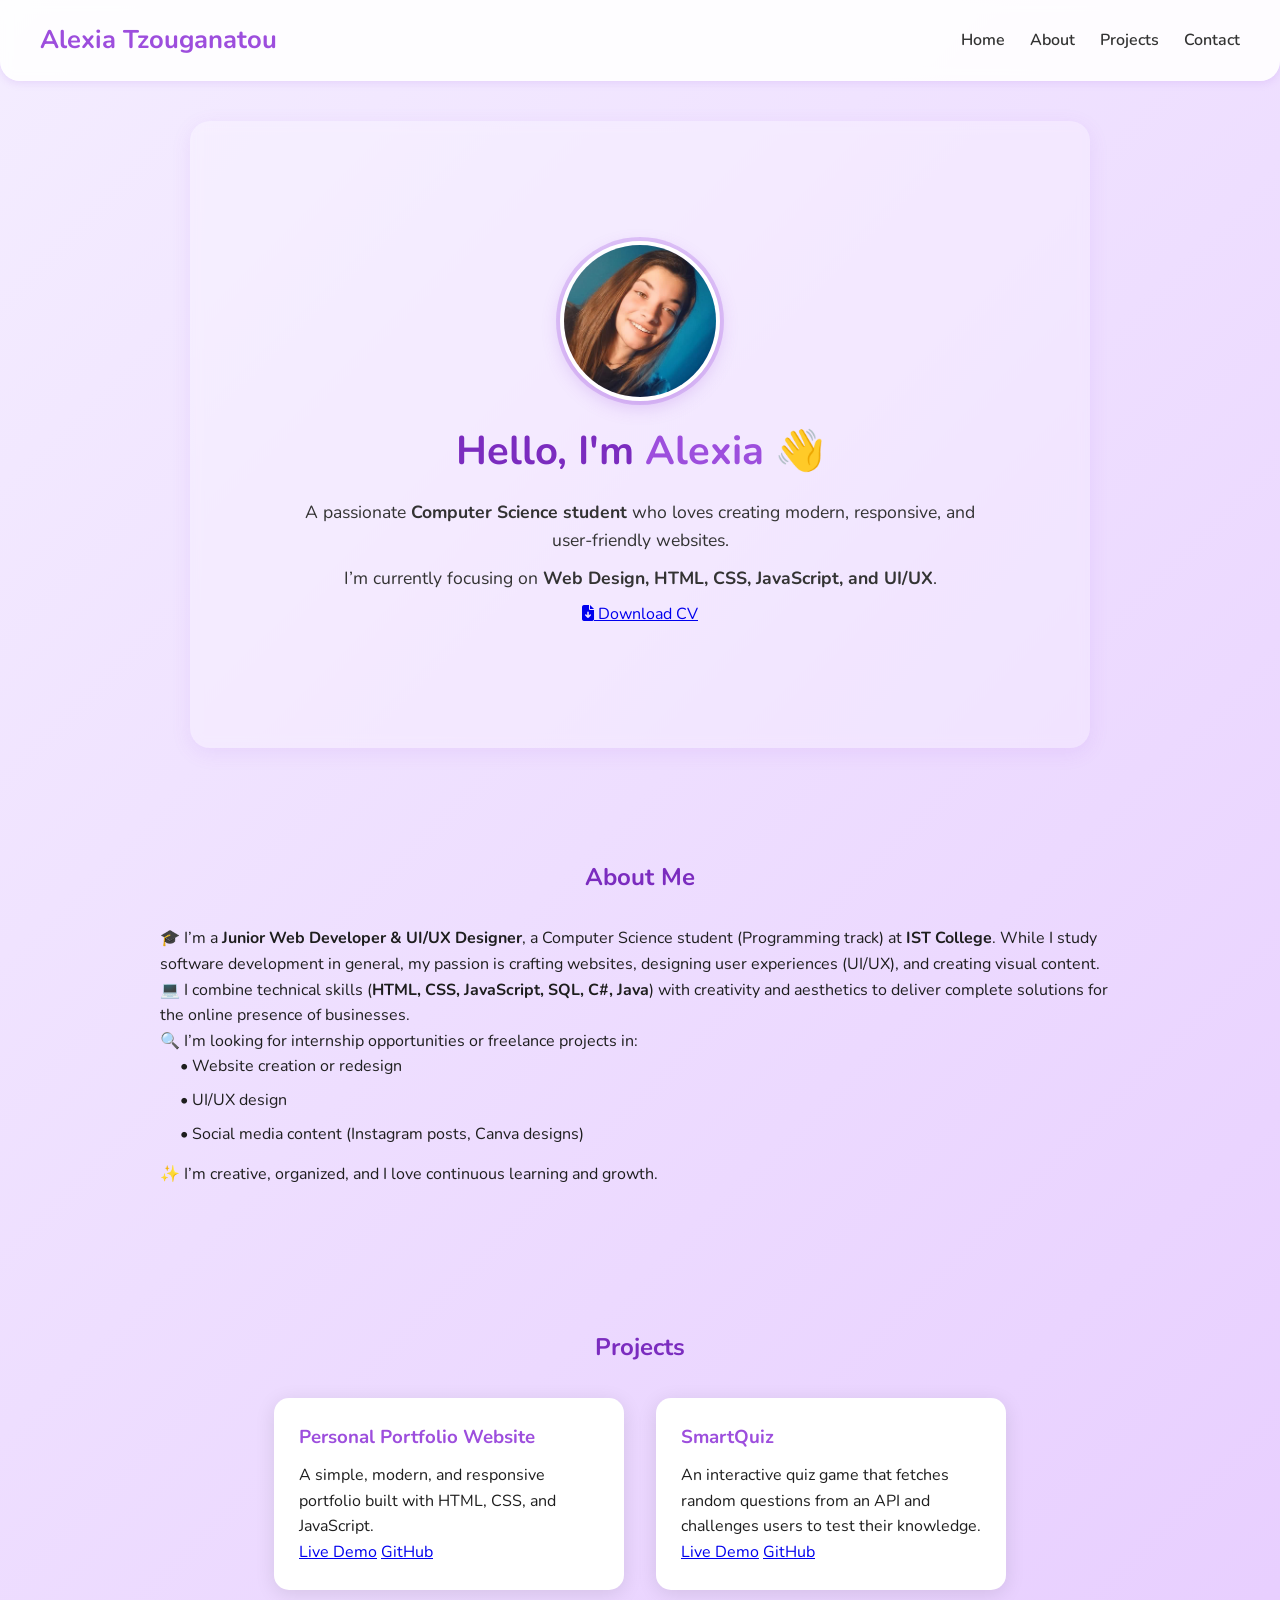
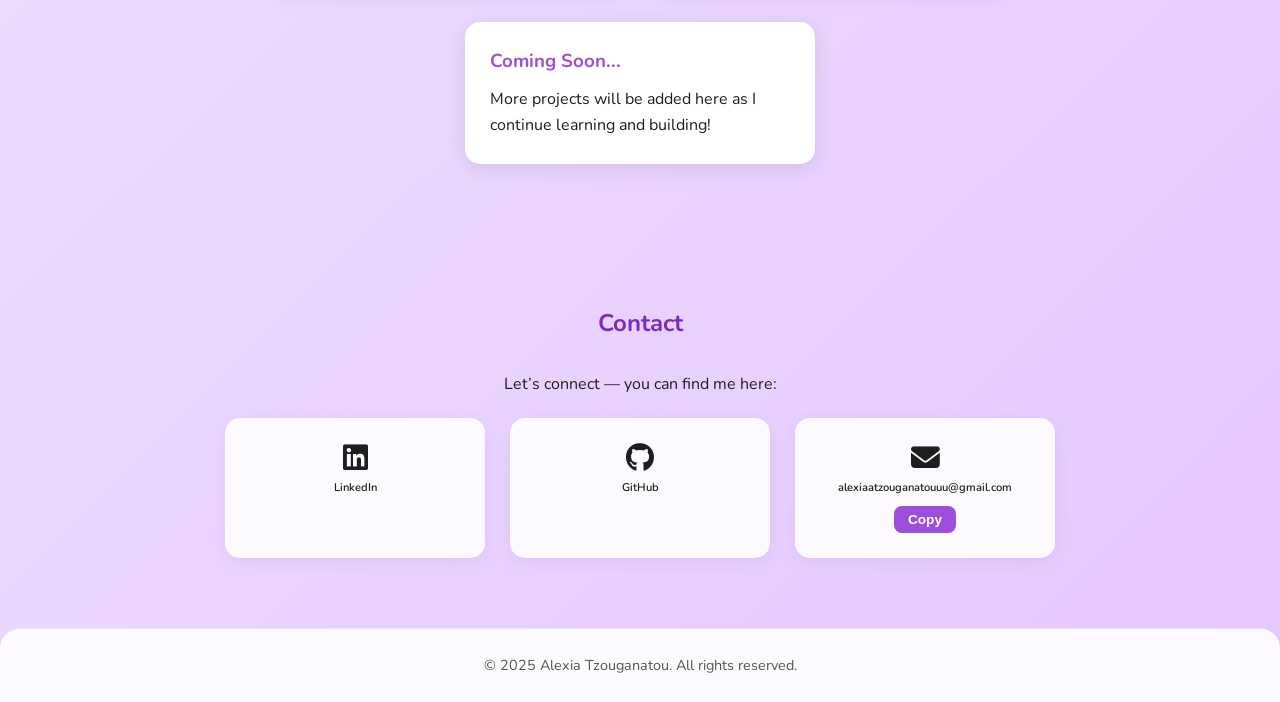
==== index.html @ ebe45fa4 "Add files via upload" ====
<!DOCTYPE html>
<html lang="en">
<head>
  <meta charset="UTF-8" />
  <meta name="viewport" content="width=device-width, initial-scale=1.0" />
  <title>Alexia Tzouganatou | Portfolio</title>

  <!-- Font Awesome -->
  <link rel="stylesheet"
    href="https://cdnjs.cloudflare.com/ajax/libs/font-awesome/6.5.0/css/all.min.css" />

  <!-- CSS -->
  <link rel="stylesheet" href="style.css" />
</head>
<body>

  <!-- ===== HEADER ===== -->
  <header>
    <nav class="navbar">
      <h1 class="logo">Alexia Tzouganatou</h1>

      <!-- Hamburger Icon -->
      <div class="menu-toggle" id="menu-toggle">
        <i class="fa-solid fa-bars"></i>
      </div>

      <ul class="nav-links" id="nav-links">
        <li><a href="#home">Home</a></li>
        <li><a href="#about">About</a></li>
        <li><a href="#projects">Projects</a></li>
        <li><a href="#contact">Contact</a></li>
      </ul>
    </nav>
  </header>

  <!-- ===== HERO ===== -->
  <section id="home" class="hero fade-in">
    <img
      class="hero-avatar"
      src="foto.jpeg"
      alt="Alexia Tzouganatou portrait"
      width="140"
      height="140"
      loading="lazy"
    />
    <h2>Hello, I'm <span>Alexia</span> 👋</h2>
    <p>A passionate <strong>Computer Science student</strong> who loves creating modern, responsive, and user-friendly websites.</p>
    <p>I’m currently focusing on <strong>Web Design, HTML, CSS, JavaScript, and UI/UX</strong>.</p>

    <div class="hero-actions">
      <a class="btn-primary" href="CV - Αλεξία Τζουγανάτου.pdf" download>
        <i class="fa-solid fa-file-arrow-down"></i> Download CV
      </a>
    </div>
  </section>

  <!-- ===== ABOUT ===== -->
  <section id="about">
    <h2>About Me</h2>
    <p>🎓 I’m a <strong>Junior Web Developer & UI/UX Designer</strong>, a Computer Science student (Programming track) at <strong>IST College</strong>. While I study software development in general, my passion is crafting websites, designing user experiences (UI/UX), and creating visual content.</p>

    <p>💻 I combine technical skills (<strong>HTML, CSS, JavaScript, SQL, C#, Java</strong>) with creativity and aesthetics to deliver complete solutions for the online presence of businesses.</p>

    <p>🔍 I’m looking for internship opportunities or freelance projects in:</p>
    <ul class="about-list">
      <li>• Website creation or redesign</li>
      <li>• UI/UX design</li>
      <li>• Social media content (Instagram posts, Canva designs)</li>
    </ul>

    <p>✨ I’m creative, organized, and I love continuous learning and growth.</p>
  </section>

  <!-- ===== PROJECTS ===== -->
  <section id="projects">
  <h2>Projects</h2>
  <div class="project-grid">
    <!-- Project 1 -->
    <div class="project-card">
      <h3>Personal Portfolio Website</h3>
      <p>A simple, modern, and responsive portfolio built with HTML, CSS, and JavaScript.</p>
      <a href="https://alexia-portfolio1.netlify.app/" target="_blank" class="btn">Live Demo</a>
      <a href="https://github.com/alexiatzouganatou/portfolio.git" target="_blank" class="btn secondary">GitHub</a>
    </div>

    <div class="project-card">
      <h3>SmartQuiz</h3>
      <p>An interactive quiz game that fetches random questions from an API and challenges users to test their knowledge.</p>
      <a href="https://smart-quiz1.netlify.app/" target="_blank" class="btn">Live Demo</a>
      <a href="https://github.com/alexiaatzouganatouuu/SmartQuiz" target="_blank" class="btn secondary">GitHub</a>
    </div>

    <div class="project-card">
      <h3>Coming Soon...</h3>
      <p>More projects will be added here as I continue learning and building!</p>
    </div>

  </div>
</section>

<!-- ===== CONTACT ===== -->
<section id="contact">
  <h2>Contact</h2>
  <p style="text-align:center; margin-bottom:20px;">Let’s connect — you can find me here:</p>

  <ul class="contact-links">
    <li class="contact-card">
      <a href="https://www.linkedin.com/in/alexia-tzouganatou" target="_blank">
        <i class="fa-brands fa-linkedin"></i>
        LinkedIn
      </a>
    </li>

    <li class="contact-card">
      <a href="https://github.com/alexiatzouganatou" target="_blank">
        <i class="fab fa-github"></i>
        GitHub
      </a>
    </li>

    <li class="contact-card">
      <a href="mailto:alexiaatzouganatouuu@gmail.com?subject=Portfolio%20Contact%20-%20Alexia%20Tzouganatou">
        <i class="fa-solid fa-envelope"></i>
        alexiaatzouganatouuu@gmail.com
      </a>
      <button class="copy-btn" data-email="alexiaatzouganatouuu@gmail.com">Copy</button>
    </li>
  </ul>
</section>
  <!-- ===== FOOTER ===== -->
  <footer>
    <p>© 2025 Alexia Tzouganatou. All rights reserved.</p>
  </footer>

  <!-- JS -->
  <script src="script.js"></script>
</body>
</html>
---- style.css ----
@import url('https://fonts.googleapis.com/css2?family=Nunito:wght@400;600;700&display=swap');

/* RESET */
* { margin: 0; padding: 0; box-sizing: border-box; }

body {
  font-family: 'Nunito', sans-serif;
  color: #1e1e1e;
  line-height: 1.6;
  background: linear-gradient(135deg, #f4edff, #e0bbff, #cdb4db, #b5838d);
  background-size: 400% 400%;
  animation: gradientMove 12s ease infinite;
}

@keyframes gradientMove {
  0% { background-position: 0% 50%; }
  50% { background-position: 100% 50%; }
  100% { background-position: 0% 50%; }
}

/* NAVBAR */
.navbar {
  display: flex; justify-content: space-between; align-items: center;
  padding: 20px 40px;
  background: rgba(255,255,255,0.9);
  backdrop-filter: blur(6px);
  box-shadow: 0 2px 8px rgba(157,78,221,0.15);
  position: sticky; top: 0; z-index: 100;
  border-radius: 0 0 20px 20px;
}

.logo { font-size: 1.6rem; font-weight: 700; color: #9d4edd; }

.nav-links {
  list-style: none; display: flex; gap: 25px;
}

.nav-links a {
  text-decoration: none;
  color: #333;
  font-weight: 600;
  transition: color .3s ease;
}

.nav-links a:hover { color: #9d4edd; }

/* HERO */
.hero {
  text-align: center;
  padding: 120px 20px;
  background: rgba(255,255,255,0.25);
  backdrop-filter: blur(6px);
  border-radius: 20px;
  margin: 40px auto;
  max-width: 900px;
  box-shadow: 0 5px 20px rgba(157,78,221,0.1);
}

.hero h2 {
  font-size: 2.5rem;
  margin-bottom: 15px;
  font-weight: 700;
  color: #7b2cbf;
}

.hero span { color: #9d4edd; }

.hero p {
  max-width: 700px;
  margin: 0 auto 10px;
  font-size: 1.1rem;
  color: #333;
}

.hero-avatar {
  width: 160px;
  height: 160px;
  border-radius: 50%;
  object-fit: cover;
  display: block;
  margin: 0 auto 18px;
  border: 4px solid #fff;
  box-shadow: 0 0 0 4px rgba(157,78,221,0.25),
              0 6px 18px rgba(157,78,221,0.25);
  background-color: #fff;
}

/* SECTIONS */
section { padding: 70px 20px; max-width: 1000px; margin: 0 auto; }
h2 { text-align: center; margin-bottom: 30px; color: #7b2cbf; }

/* ABOUT */
.about-list { list-style: none; margin-left: 20px; margin-bottom: 15px; }
.about-list li { margin-bottom: 8px; }

/* PROJECTS */
.project-grid {
  display: flex;
  flex-wrap: wrap;
  justify-content: center;
  gap: 2rem;
  margin-top: 2rem;
}

.project-card {
    background-color: #fff;
  border-radius: 15px;
  padding: 25px;
  width: 350px;
  box-shadow: 0 4px 20px rgba(0, 0, 0, 0.1);
  transition: transform 0.3s ease, box-shadow 0.3s ease;
}

.project-card:hover {
 transform: translateY(-8px);
  box-shadow: 0 8px 25px rgba(0, 0, 0, 0.2);
}

.project-card h3 { color: #9d4edd; margin-bottom: 10px; }

/* CONTACT */
.contact-links {
  list-style: none;
  display: flex; justify-content: center; flex-wrap: wrap;
  gap: 25px;
}

.contact-card {
  background: rgba(255,255,255,0.9);
  border-radius: 15px;
  box-shadow: 0 4px 15px rgba(157,78,221,0.1);
  padding: 25px;
  text-align: center;
  width: 260px;
  transition: all 0.3s ease;
  cursor: pointer;
}

.contact-card:hover {
  background: linear-gradient(135deg, #cdb4db, #9d4edd);
  color: white;
  transform: translateY(-6px) scale(1.03);
  box-shadow: 0 8px 25px rgba(157,78,221,0.35);
}

.contact-card a {
   text-decoration: none;
  color: inherit;
  font-weight: 600;
  display: flex;
  flex-direction: column;
  align-items: center;
  justify-content: center;
  text-align: center;
  word-break: break-all;
  font-size: 0.70rem;  
  line-height: 1.3;
  max-width: 90%;
  margin: 0 auto;
}

.contact-card i { font-size: 1.8rem; margin-bottom: 10px; }

/* COPY BUTTON */
.copy-btn {
  margin-top: 10px;
  padding: 6px 14px;
  border: none;
  border-radius: 8px;
  background: #9d4edd;
  color: white;
  font-size: 0.85rem;
  font-weight: 600;
  cursor: pointer;
  transition: all 0.3s ease;
}

.copy-btn:hover { background: #7b2cbf; transform: scale(1.05); }
.copy-btn.copied { background: #4CAF50 !important; }

/* FADE-IN ANIMATION */
.fade-in {
  opacity: 0;
  transform: translateY(20px);
  transition: opacity 1.2s ease, transform 1.2s ease;
}

.fade-in.visible {
  opacity: 1;
  transform: translateY(0);
}

/* HAMBURGER MENU */
.menu-toggle {
  display: none;
  font-size: 1.8rem;
  color: #9d4edd;
  cursor: pointer;
}

/* FOOTER */
footer {
  text-align: center;
  padding: 25px;
  background: rgba(255,255,255,0.9);
  border-top: 1px solid rgba(157,78,221,0.15);
  color: #555;
  font-size: .9rem;
  border-radius: 20px 20px 0 0;
}

/* RESPONSIVE */
@media (max-width: 768px) {
  .menu-toggle { display: block; }

  .nav-links {
    position: absolute;
    top: 70px;
    right: 0;
    width: 100%;
    background: rgba(255, 255, 255, 0.97);
    flex-direction: column;
    align-items: center;
    gap: 20px;
    padding: 25px 0;
    border-radius: 0 0 20px 20px;
    box-shadow: 0 5px 15px rgba(157, 78, 221, 0.1);
    transform: translateY(-250px);
    opacity: 0;
    transition: all 0.4s ease;
  }

  .nav-links.active {
    transform: translateY(0);
    opacity: 1;
  }

  .contact-card {
    width: 90%;
    max-width: 330px;
  }

  .copy-btn {
    font-size: 0.8rem;
    padding: 6px 12px;
  }
}
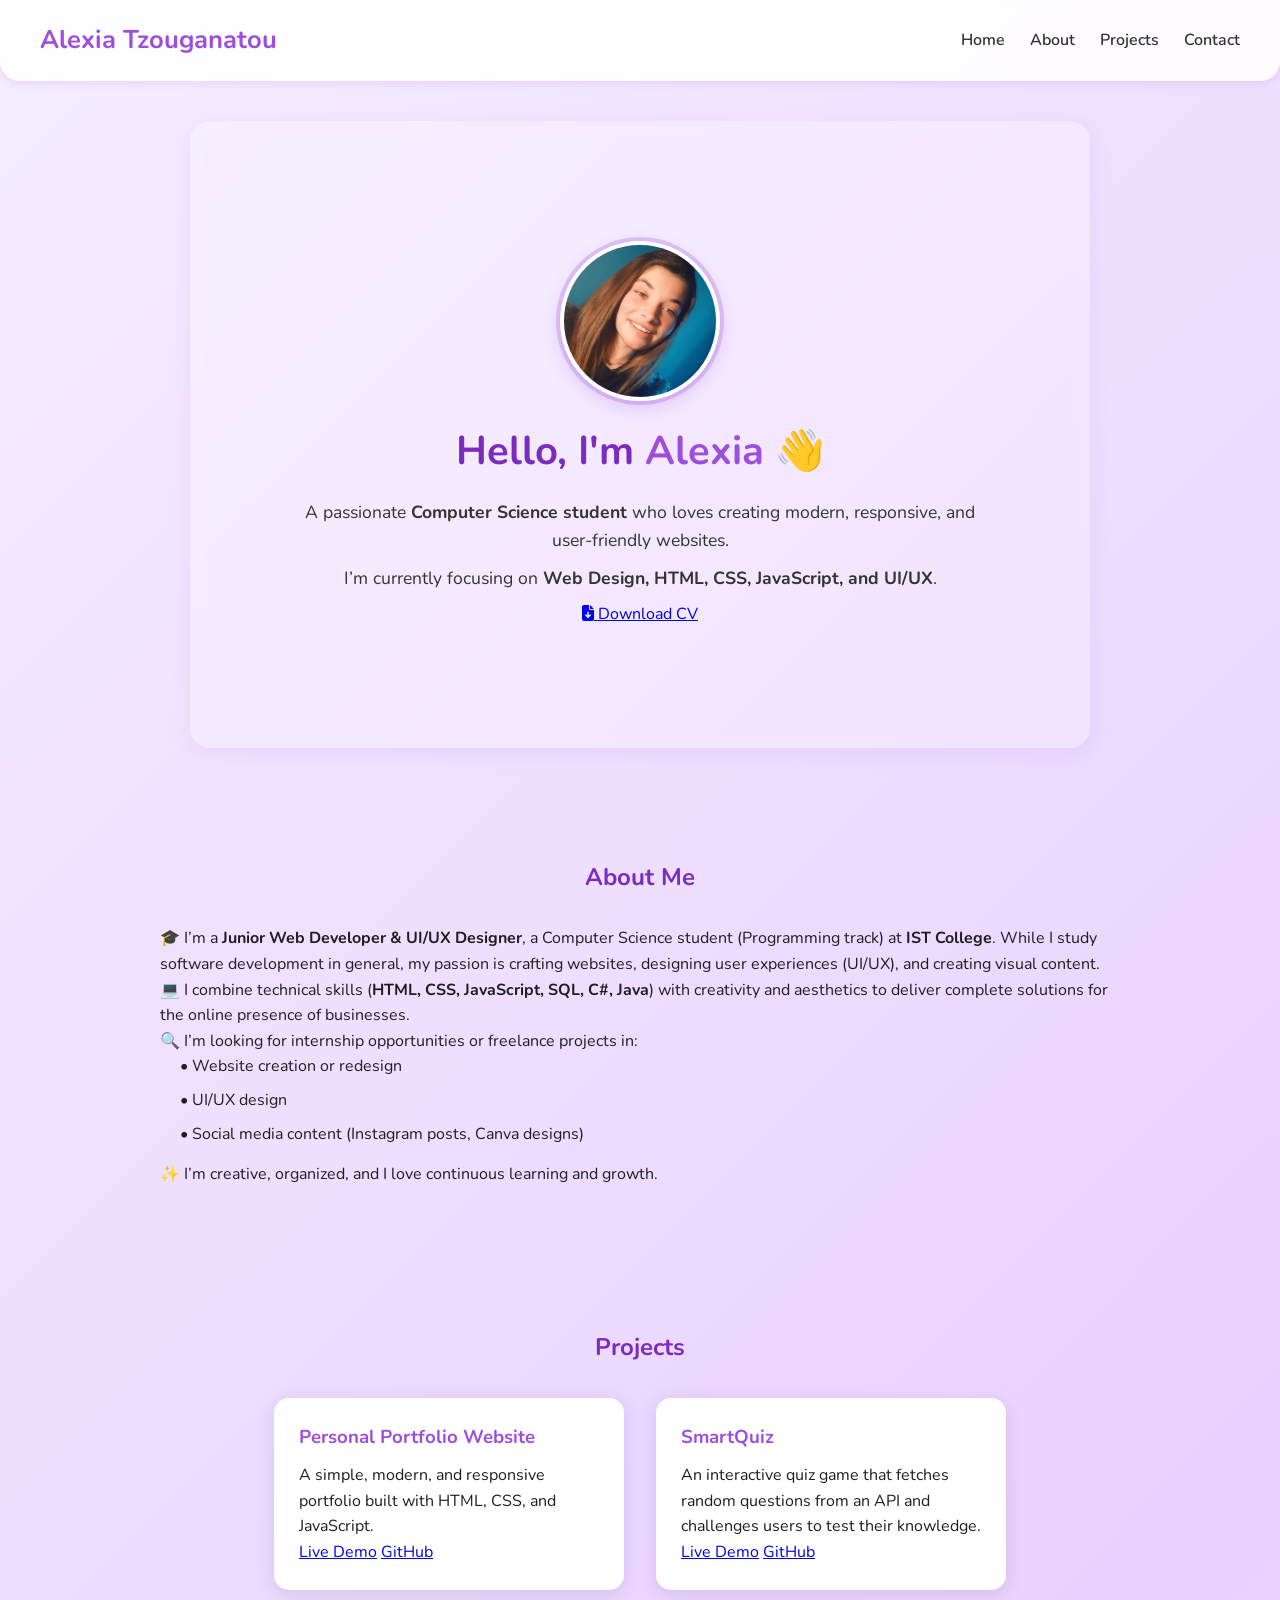
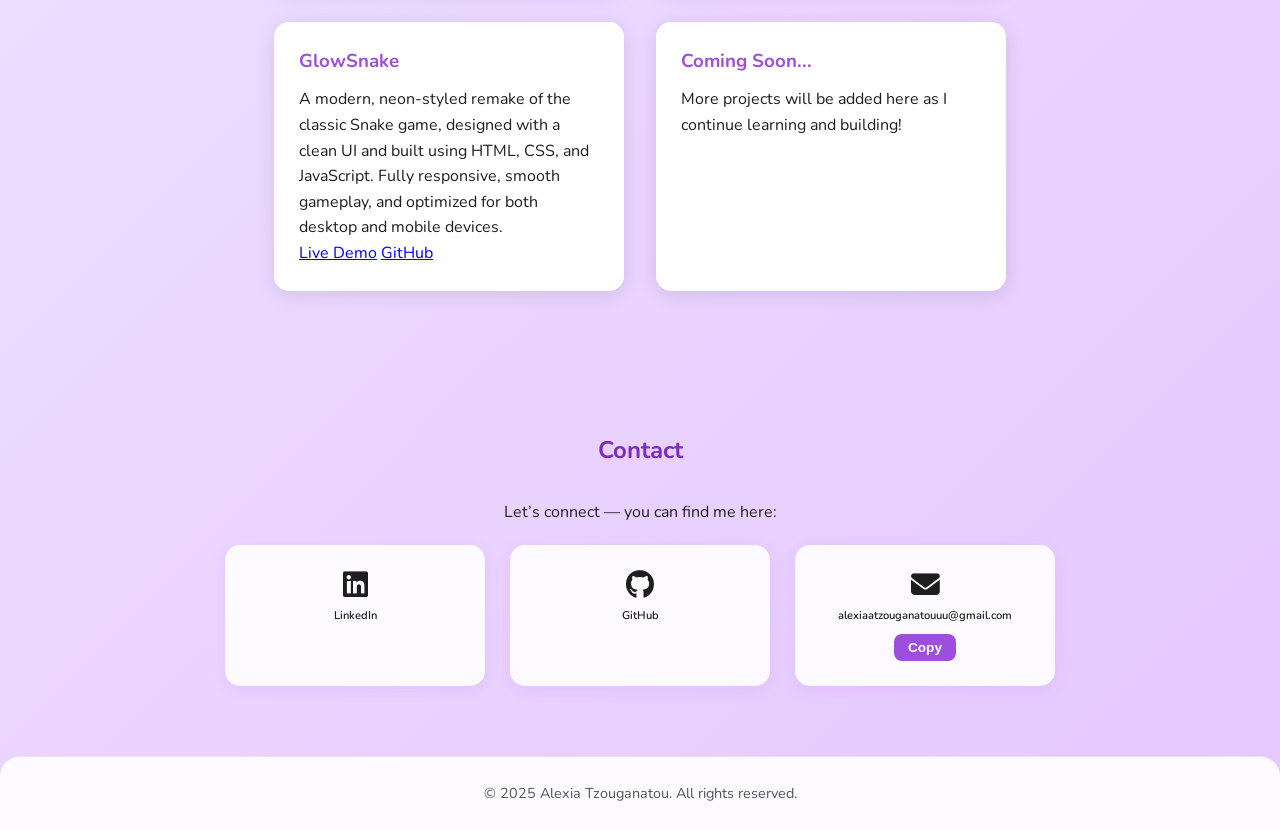
==== commit 2df22dde: "Add files via upload" ====
--- a/index.html
+++ b/index.html
@@ -79,17 +79,25 @@
     <div class="project-card">
       <h3>Personal Portfolio Website</h3>
       <p>A simple, modern, and responsive portfolio built with HTML, CSS, and JavaScript.</p>
-      <a href="https://alexia-portfolio1.netlify.app/" target="_blank" class="btn">Live Demo</a>
+      <a href="https://alexiatzouganatou.github.io/portfolio/" target="_blank" class="btn">Live Demo</a>
       <a href="https://github.com/alexiatzouganatou/portfolio.git" target="_blank" class="btn secondary">GitHub</a>
     </div>
 
     <div class="project-card">
       <h3>SmartQuiz</h3>
       <p>An interactive quiz game that fetches random questions from an API and challenges users to test their knowledge.</p>
-      <a href="https://smart-quiz1.netlify.app/" target="_blank" class="btn">Live Demo</a>
-      <a href="https://github.com/alexiaatzouganatouuu/SmartQuiz" target="_blank" class="btn secondary">GitHub</a>
+      <a href="https://alexiatzouganatou.github.io/SmartQuiz/" target="_blank" class="btn">Live Demo</a>
+      <a href="https://github.com/alexiatzouganatou/SmartQuiz.git" target="_blank" class="btn secondary">GitHub</a>
     </div>
-
+  <div class="project-card">
+  <h3>GlowSnake</h3>
+  <p>
+    A modern, neon-styled remake of the classic Snake game, designed with a clean UI and built using HTML, CSS, and JavaScript. 
+    Fully responsive, smooth gameplay, and optimized for both desktop and mobile devices.
+  </p>
+  <a href="https://alexiatzouganatou.github.io/GlowSnake/" target="_blank" class="btn">Live Demo</a>
+  <a href="https://github.com/alexiatzouganatou/GlowSnake" target="_blank" class="btn secondary">GitHub</a>
+</div>
     <div class="project-card">
       <h3>Coming Soon...</h3>
       <p>More projects will be added here as I continue learning and building!</p>
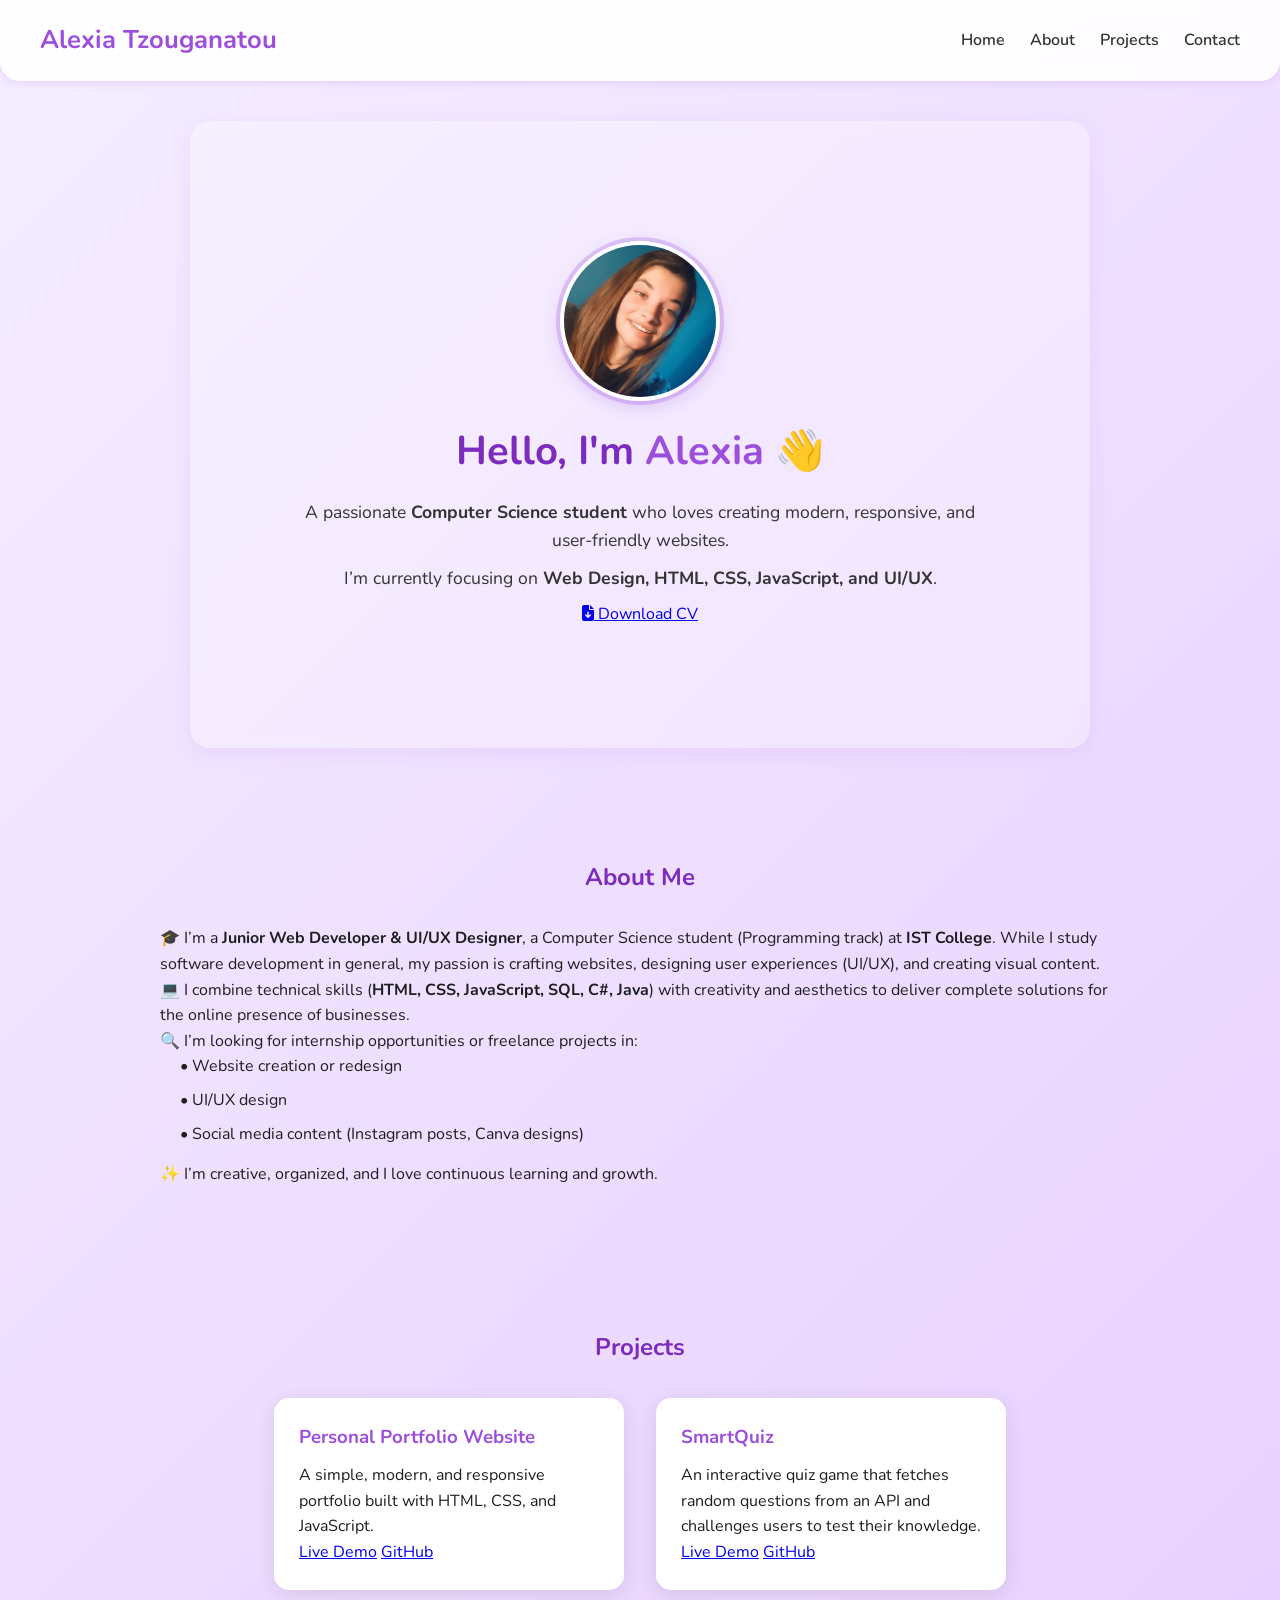
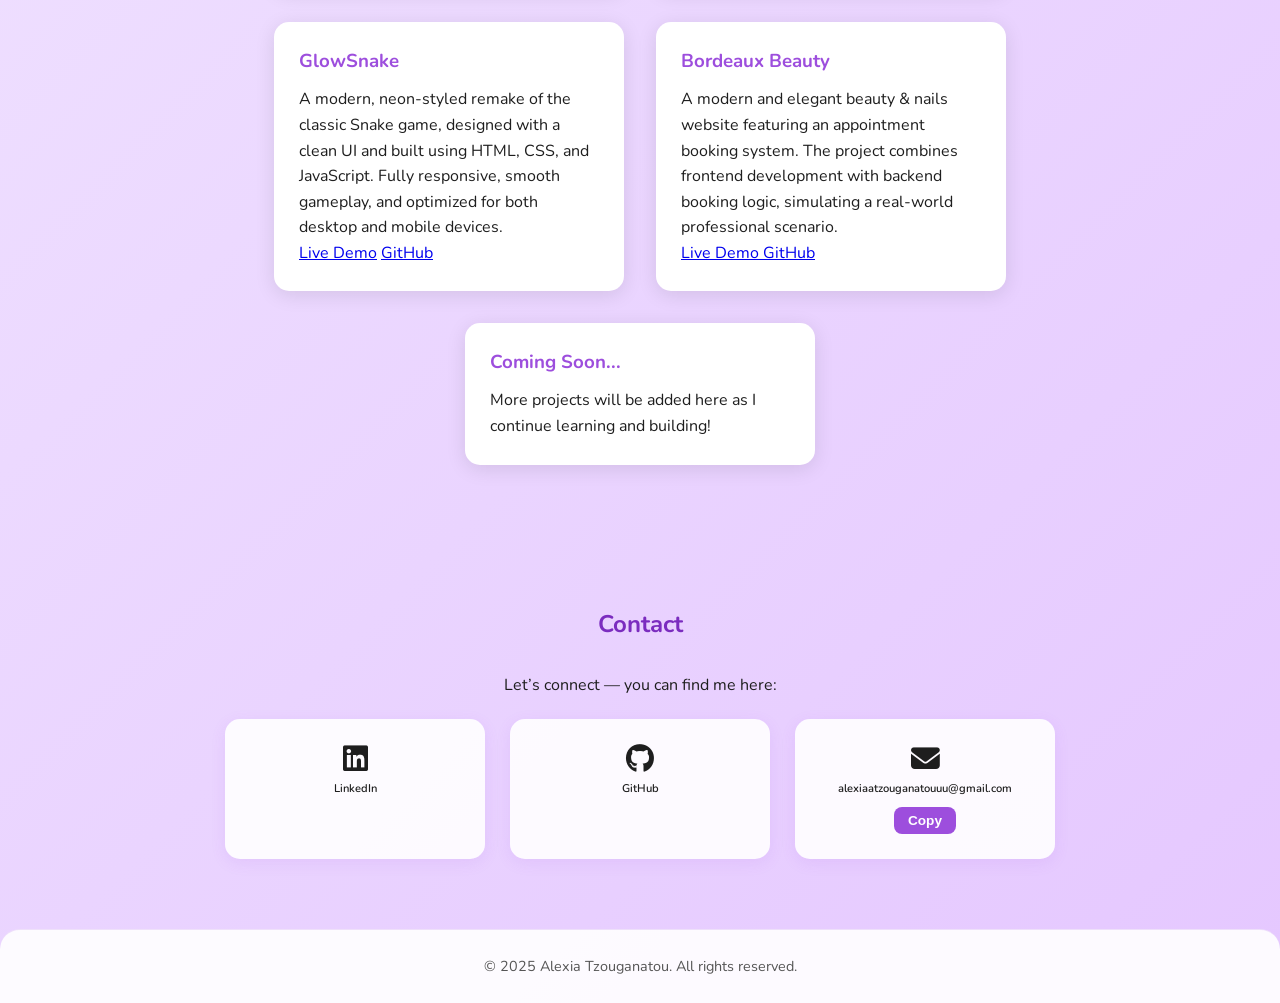
==== commit 714ec771: "Add files via upload" ====
--- a/index.html
+++ b/index.html
@@ -48,7 +48,7 @@
     <p>I’m currently focusing on <strong>Web Design, HTML, CSS, JavaScript, and UI/UX</strong>.</p>
 
     <div class="hero-actions">
-      <a class="btn-primary" href="CV - Αλεξία Τζουγανάτου.pdf" download>
+      <a class="btn-primary" href="ALEXIA.pdf" download>
         <i class="fa-solid fa-file-arrow-down"></i> Download CV
       </a>
     </div>
@@ -98,10 +98,24 @@
   <a href="https://alexiatzouganatou.github.io/GlowSnake/" target="_blank" class="btn">Live Demo</a>
   <a href="https://github.com/alexiatzouganatou/GlowSnake" target="_blank" class="btn secondary">GitHub</a>
 </div>
+<div class="project-card">
+  <h3>Bordeaux Beauty</h3>
+  <p>
+    A modern and elegant beauty & nails website featuring an appointment booking system.
+    The project combines frontend development with backend booking logic, simulating a real-world professional scenario.
+  </p>
+  <a href="https://alexiatzouganatou.github.io/BordeauxBeauty/" target="_blank" class="btn">
+    Live Demo
+  </a>
+  <a href="https://github.com/alexiatzouganatou/BordeauxBeauty.git" target="_blank" class="btn secondary">
+    GitHub
+  </a>
+</div>
     <div class="project-card">
       <h3>Coming Soon...</h3>
       <p>More projects will be added here as I continue learning and building!</p>
     </div>
+</div>
 
   </div>
 </section>
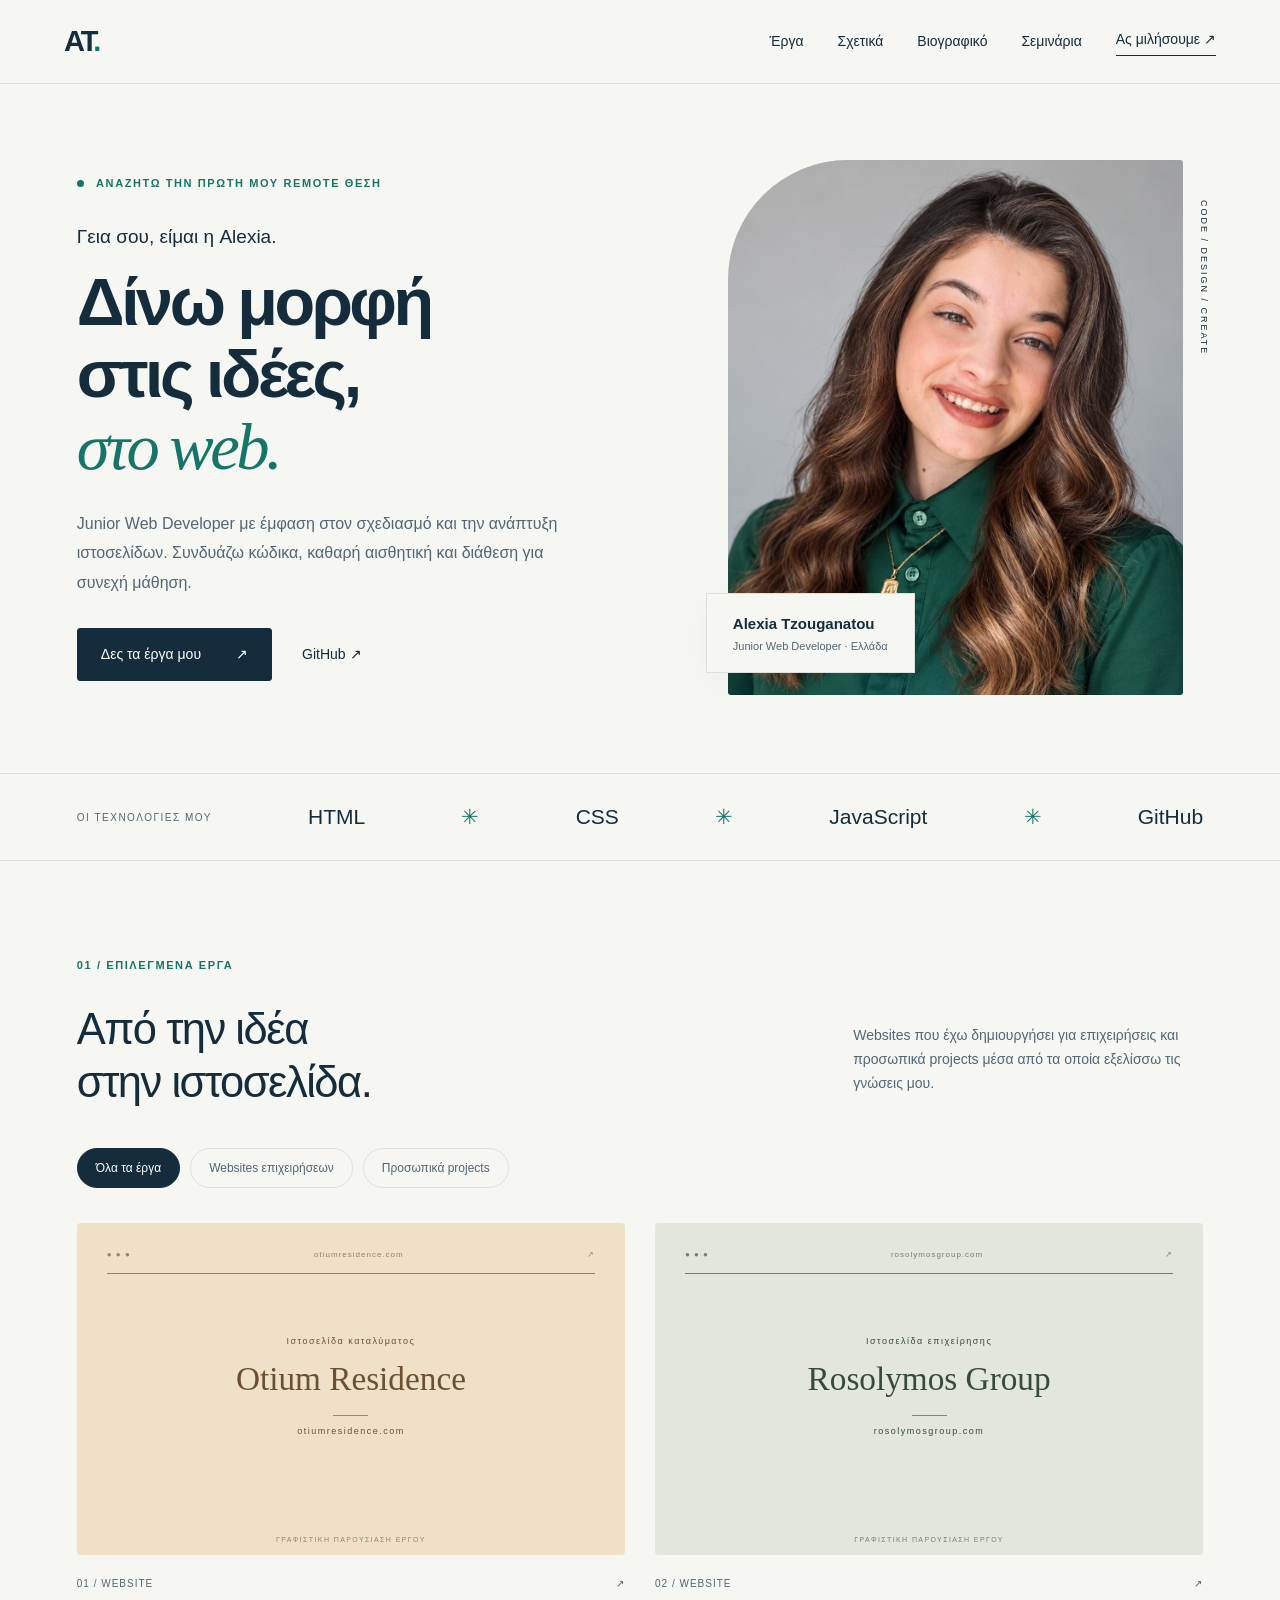
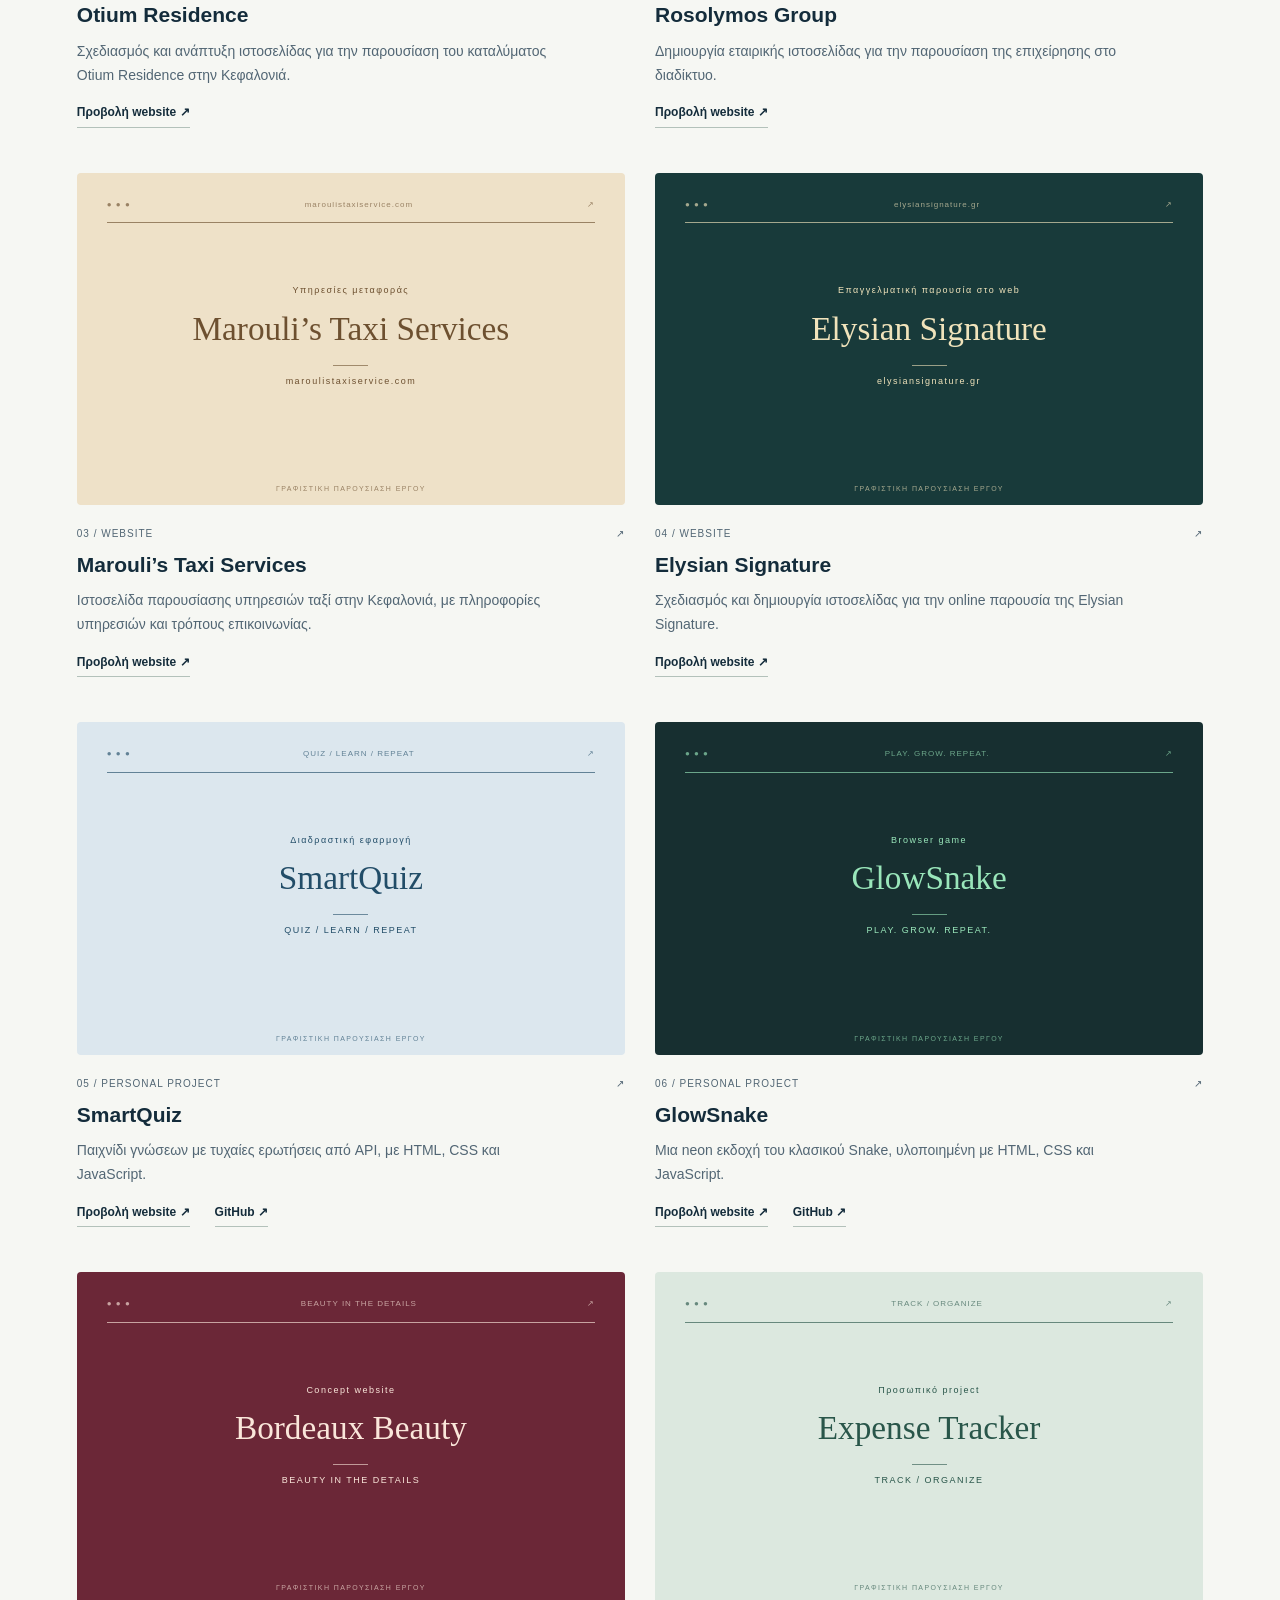
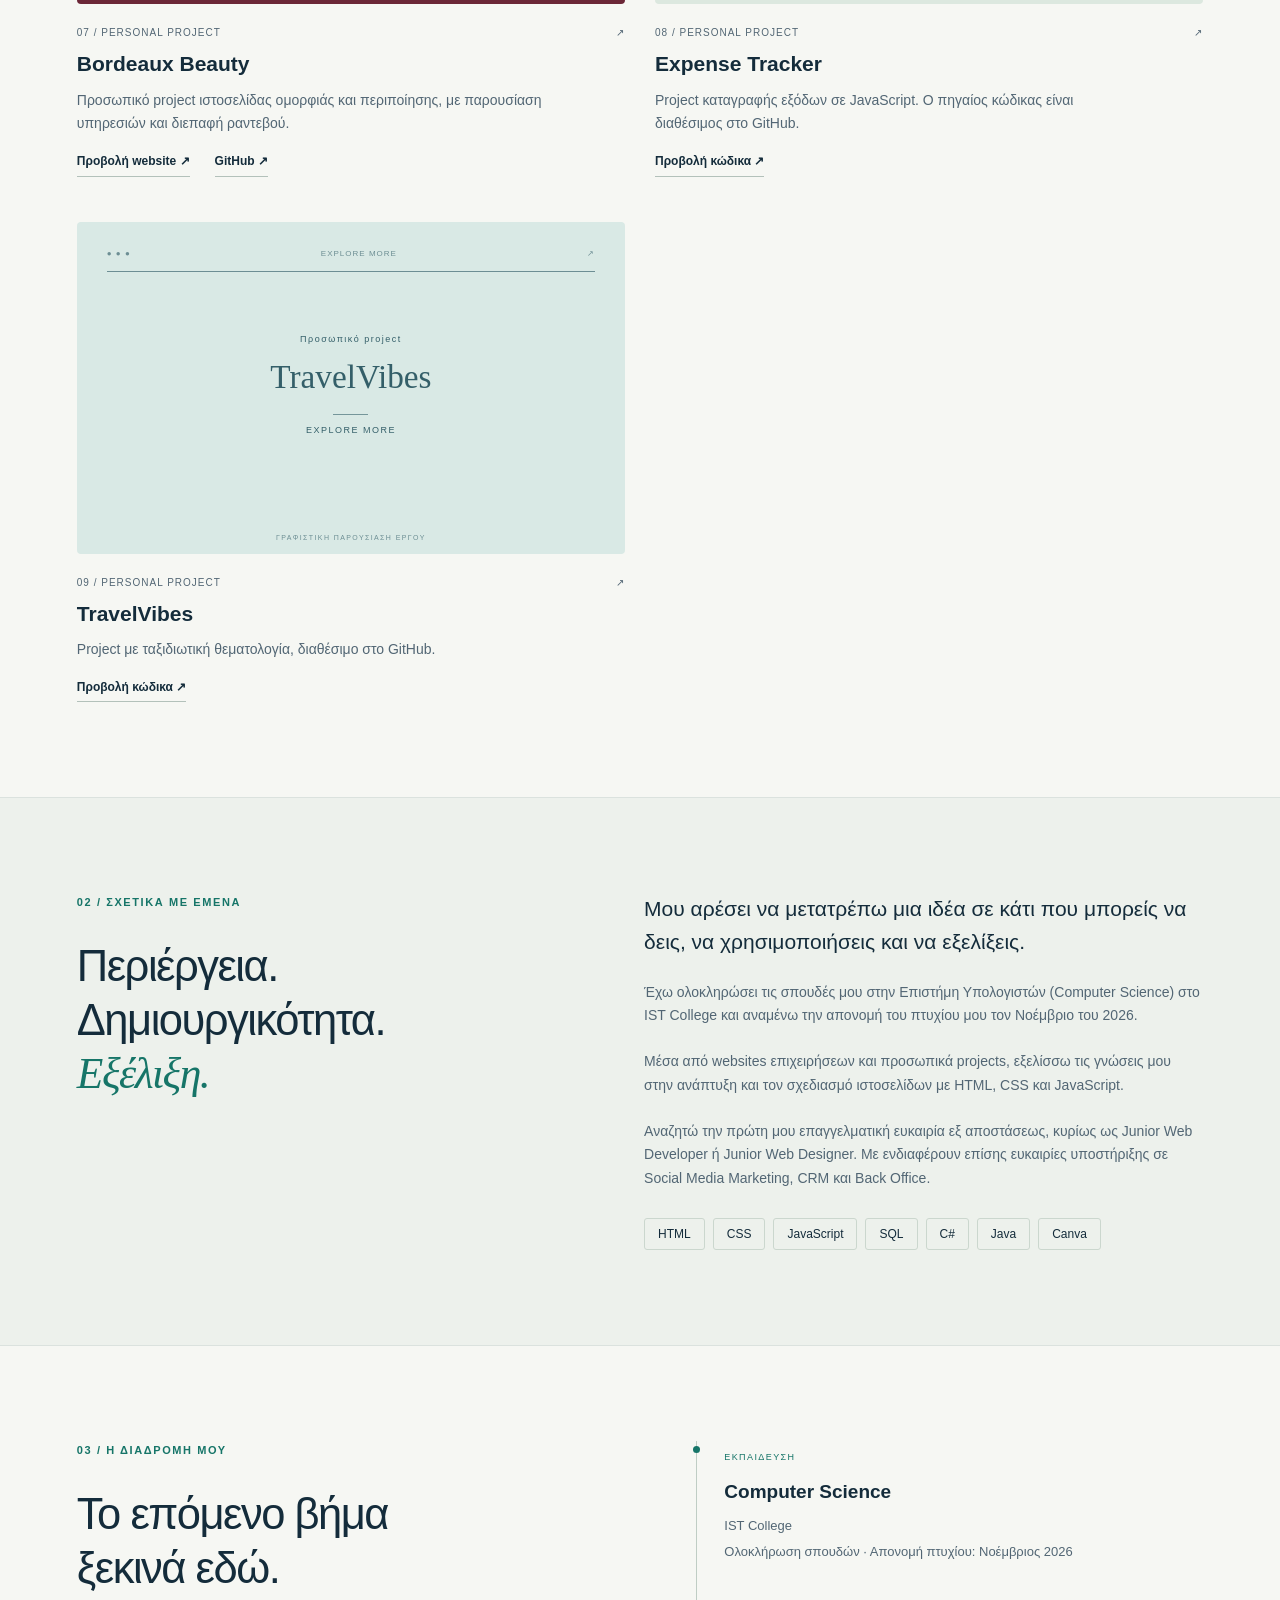
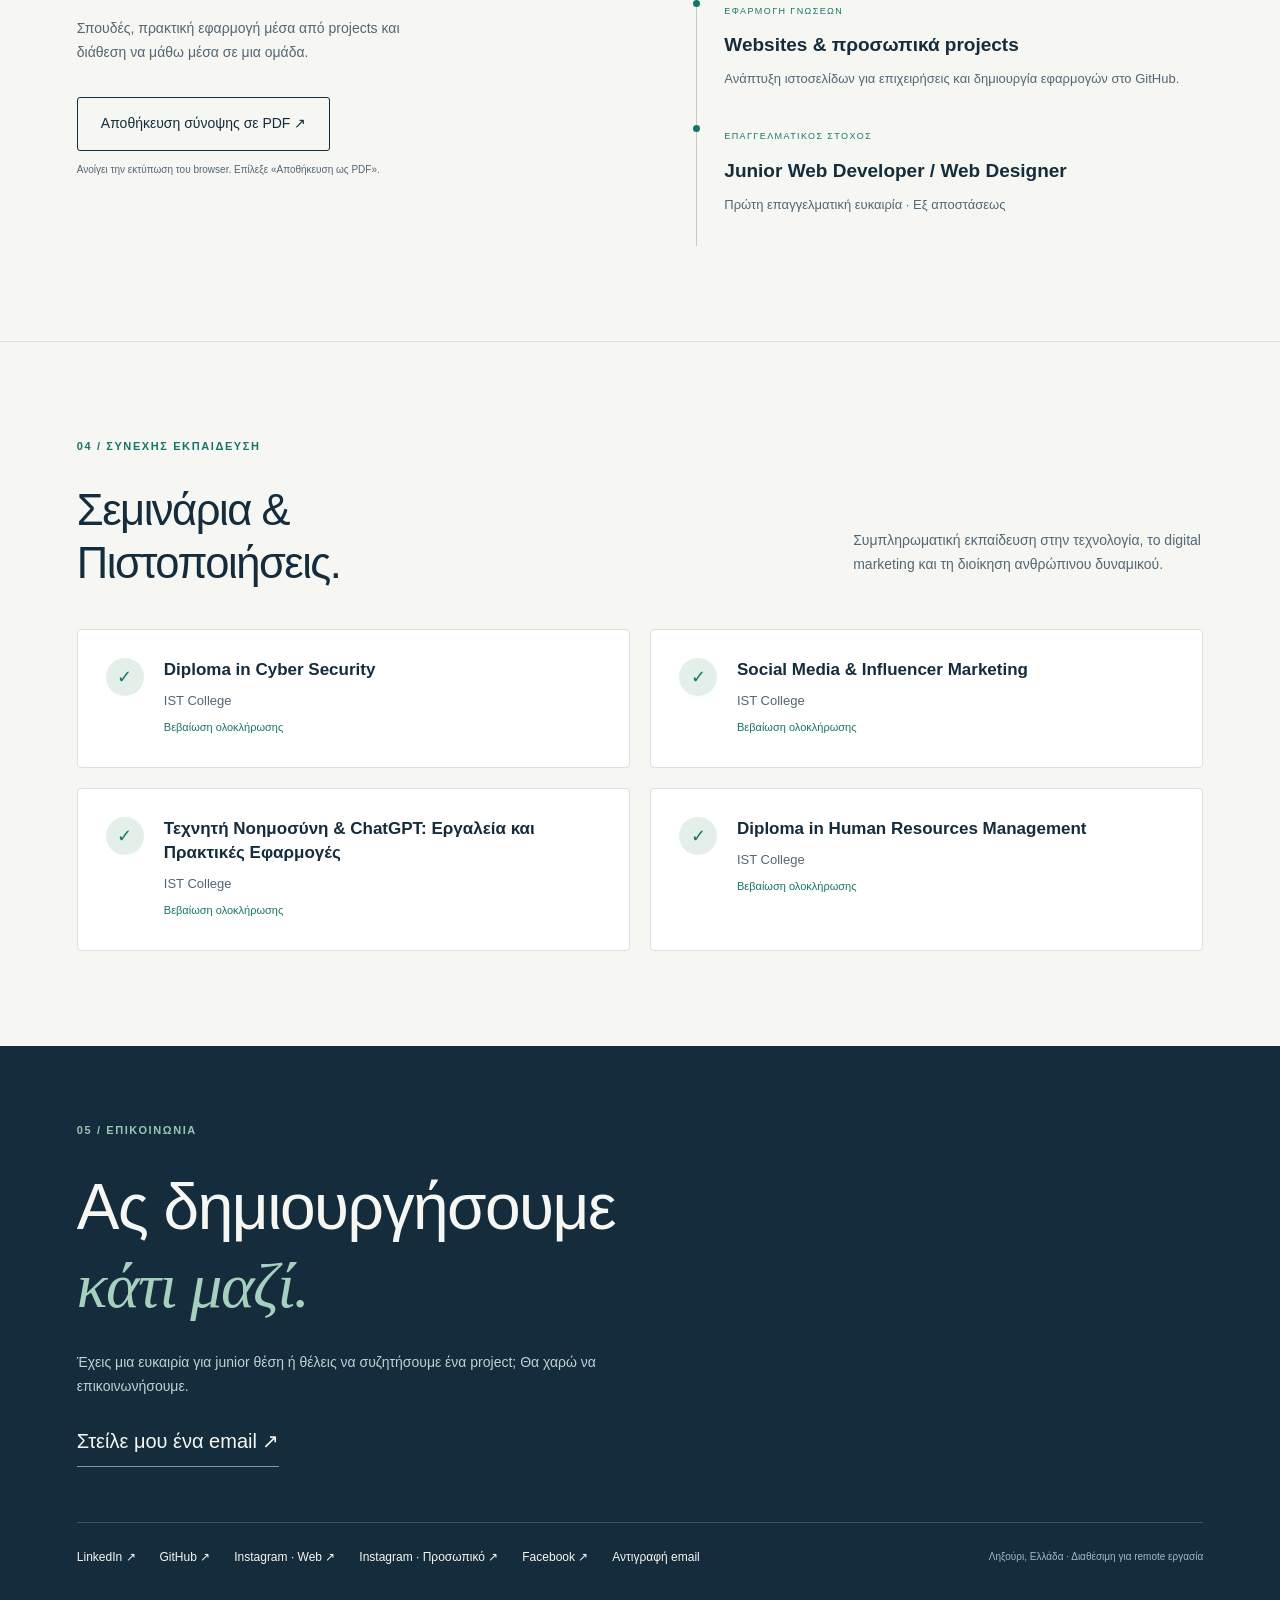
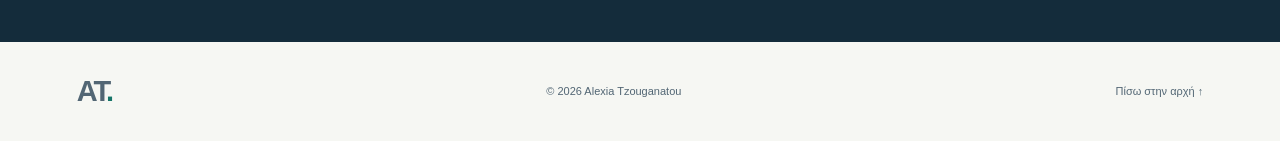
==== commit c6aee395: "Add files via upload" ====
--- a/index.html
+++ b/index.html
@@ -1,160 +1,979 @@
-<!DOCTYPE html>
-<html lang="en">
-<head>
-  <meta charset="UTF-8" />
-  <meta name="viewport" content="width=device-width, initial-scale=1.0" />
-  <title>Alexia Tzouganatou | Portfolio</title>
-
-  <!-- Font Awesome -->
-  <link rel="stylesheet"
-    href="https://cdnjs.cloudflare.com/ajax/libs/font-awesome/6.5.0/css/all.min.css" />
-
-  <!-- CSS -->
-  <link rel="stylesheet" href="style.css" />
-</head>
-<body>
-
-  <!-- ===== HEADER ===== -->
-  <header>
-    <nav class="navbar">
-      <h1 class="logo">Alexia Tzouganatou</h1>
-
-      <!-- Hamburger Icon -->
-      <div class="menu-toggle" id="menu-toggle">
-        <i class="fa-solid fa-bars"></i>
-      </div>
-
-      <ul class="nav-links" id="nav-links">
-        <li><a href="#home">Home</a></li>
-        <li><a href="#about">About</a></li>
-        <li><a href="#projects">Projects</a></li>
-        <li><a href="#contact">Contact</a></li>
-      </ul>
-    </nav>
-  </header>
-
-  <!-- ===== HERO ===== -->
-  <section id="home" class="hero fade-in">
-    <img
-      class="hero-avatar"
-      src="foto.jpeg"
-      alt="Alexia Tzouganatou portrait"
-      width="140"
-      height="140"
-      loading="lazy"
-    />
-    <h2>Hello, I'm <span>Alexia</span> 👋</h2>
-    <p>A passionate <strong>Computer Science student</strong> who loves creating modern, responsive, and user-friendly websites.</p>
-    <p>I’m currently focusing on <strong>Web Design, HTML, CSS, JavaScript, and UI/UX</strong>.</p>
-
-    <div class="hero-actions">
-      <a class="btn-primary" href="ALEXIA.pdf" download>
-        <i class="fa-solid fa-file-arrow-down"></i> Download CV
-      </a>
-    </div>
-  </section>
-
-  <!-- ===== ABOUT ===== -->
-  <section id="about">
-    <h2>About Me</h2>
-    <p>🎓 I’m a <strong>Junior Web Developer & UI/UX Designer</strong>, a Computer Science student (Programming track) at <strong>IST College</strong>. While I study software development in general, my passion is crafting websites, designing user experiences (UI/UX), and creating visual content.</p>
-
-    <p>💻 I combine technical skills (<strong>HTML, CSS, JavaScript, SQL, C#, Java</strong>) with creativity and aesthetics to deliver complete solutions for the online presence of businesses.</p>
-
-    <p>🔍 I’m looking for internship opportunities or freelance projects in:</p>
-    <ul class="about-list">
-      <li>• Website creation or redesign</li>
-      <li>• UI/UX design</li>
-      <li>• Social media content (Instagram posts, Canva designs)</li>
-    </ul>
-
-    <p>✨ I’m creative, organized, and I love continuous learning and growth.</p>
-  </section>
-
-  <!-- ===== PROJECTS ===== -->
-  <section id="projects">
-  <h2>Projects</h2>
-  <div class="project-grid">
-    <!-- Project 1 -->
-    <div class="project-card">
-      <h3>Personal Portfolio Website</h3>
-      <p>A simple, modern, and responsive portfolio built with HTML, CSS, and JavaScript.</p>
-      <a href="https://alexiatzouganatou.github.io/portfolio/" target="_blank" class="btn">Live Demo</a>
-      <a href="https://github.com/alexiatzouganatou/portfolio.git" target="_blank" class="btn secondary">GitHub</a>
-    </div>
-
-    <div class="project-card">
-      <h3>SmartQuiz</h3>
-      <p>An interactive quiz game that fetches random questions from an API and challenges users to test their knowledge.</p>
-      <a href="https://alexiatzouganatou.github.io/SmartQuiz/" target="_blank" class="btn">Live Demo</a>
-      <a href="https://github.com/alexiatzouganatou/SmartQuiz.git" target="_blank" class="btn secondary">GitHub</a>
-    </div>
-  <div class="project-card">
-  <h3>GlowSnake</h3>
-  <p>
-    A modern, neon-styled remake of the classic Snake game, designed with a clean UI and built using HTML, CSS, and JavaScript. 
-    Fully responsive, smooth gameplay, and optimized for both desktop and mobile devices.
-  </p>
-  <a href="https://alexiatzouganatou.github.io/GlowSnake/" target="_blank" class="btn">Live Demo</a>
-  <a href="https://github.com/alexiatzouganatou/GlowSnake" target="_blank" class="btn secondary">GitHub</a>
-</div>
-<div class="project-card">
-  <h3>Bordeaux Beauty</h3>
-  <p>
-    A modern and elegant beauty & nails website featuring an appointment booking system.
-    The project combines frontend development with backend booking logic, simulating a real-world professional scenario.
-  </p>
-  <a href="https://alexiatzouganatou.github.io/BordeauxBeauty/" target="_blank" class="btn">
-    Live Demo
-  </a>
-  <a href="https://github.com/alexiatzouganatou/BordeauxBeauty.git" target="_blank" class="btn secondary">
-    GitHub
-  </a>
-</div>
-    <div class="project-card">
-      <h3>Coming Soon...</h3>
-      <p>More projects will be added here as I continue learning and building!</p>
-    </div>
-</div>
-
-  </div>
-</section>
-
-<!-- ===== CONTACT ===== -->
-<section id="contact">
-  <h2>Contact</h2>
-  <p style="text-align:center; margin-bottom:20px;">Let’s connect — you can find me here:</p>
-
-  <ul class="contact-links">
-    <li class="contact-card">
-      <a href="https://www.linkedin.com/in/alexia-tzouganatou" target="_blank">
-        <i class="fa-brands fa-linkedin"></i>
-        LinkedIn
-      </a>
-    </li>
-
-    <li class="contact-card">
-      <a href="https://github.com/alexiatzouganatou" target="_blank">
-        <i class="fab fa-github"></i>
-        GitHub
-      </a>
-    </li>
-
-    <li class="contact-card">
-      <a href="mailto:alexiaatzouganatouuu@gmail.com?subject=Portfolio%20Contact%20-%20Alexia%20Tzouganatou">
-        <i class="fa-solid fa-envelope"></i>
-        alexiaatzouganatouuu@gmail.com
-      </a>
-      <button class="copy-btn" data-email="alexiaatzouganatouuu@gmail.com">Copy</button>
-    </li>
-  </ul>
-</section>
-  <!-- ===== FOOTER ===== -->
-  <footer>
-    <p>© 2025 Alexia Tzouganatou. All rights reserved.</p>
-  </footer>
-
-  <!-- JS -->
-  <script src="script.js"></script>
-</body>
-</html>
+<!DOCTYPE html>
+<html lang="el">
+<head>
+  <meta charset="UTF-8" />
+  <meta name="viewport" content="width=device-width, initial-scale=1.0" />
+
+  <title>Alexia Tzouganatou | Web Developer</title>
+
+  <meta
+    name="description"
+    content="Το portfolio της Alexia Tzouganatou. Websites επιχειρήσεων και προσωπικά projects με HTML, CSS και JavaScript."
+  />
+
+  <link rel="stylesheet" href="style.css" />
+  <script src="script.js" defer></script>
+</head>
+
+<body>
+  <a class="skip" href="#main">Μετάβαση στο περιεχόμενο</a>
+
+  <!-- HEADER -->
+  <header>
+    <a class="logo" href="#home" aria-label="Αρχική">
+      AT<span>.</span>
+    </a>
+
+    <button
+      class="menu"
+      type="button"
+      aria-controls="navigation"
+      aria-expanded="false"
+    >
+      Μενού ☰
+    </button>
+
+    <nav id="navigation" aria-label="Κύρια πλοήγηση">
+      <a href="#work">Έργα</a>
+      <a href="#about">Σχετικά</a>
+      <a href="#resume">Βιογραφικό</a>
+      <a href="#certifications">Σεμινάρια</a>
+      <a class="nav-contact" href="#contact">Ας μιλήσουμε ↗</a>
+    </nav>
+  </header>
+
+  <main id="main">
+
+    <!-- HERO -->
+    <section class="hero" id="home">
+      <div class="hero-copy">
+        <p class="eyebrow">
+          <span class="dot" aria-hidden="true"></span>
+          ΑΝΑΖΗΤΩ ΤΗΝ ΠΡΩΤΗ ΜΟΥ REMOTE ΘΕΣΗ
+        </p>
+
+        <p class="intro">Γεια σου, είμαι η Alexia.</p>
+
+        <h1>
+          Δίνω μορφή<br />
+          στις ιδέες,<br />
+          <em>στο web.</em>
+        </h1>
+
+        <p class="lead">
+          Junior Web Developer με έμφαση στον σχεδιασμό και την ανάπτυξη
+          ιστοσελίδων. Συνδυάζω κώδικα, καθαρή αισθητική και διάθεση
+          για συνεχή μάθηση.
+        </p>
+
+        <div class="actions">
+          <a class="button" href="#work">
+            Δες τα έργα μου <span aria-hidden="true">↗</span>
+          </a>
+
+          <a
+            class="text-link"
+            href="https://github.com/alexiatzouganatou"
+            target="_blank"
+            rel="noopener noreferrer"
+          >
+            GitHub ↗
+          </a>
+        </div>
+      </div>
+
+      <div class="portrait">
+        <img
+          src="alexia.png"
+          alt="Η Alexia Tzouganatou"
+          width="1254"
+          height="1254"
+          fetchpriority="high"
+        />
+
+        <div class="portrait-note">
+          <span>Alexia Tzouganatou</span>
+          <small>Junior Web Developer · Ελλάδα</small>
+        </div>
+
+        <span class="portrait-label">
+          CODE / DESIGN / CREATE
+        </span>
+      </div>
+    </section>
+
+    <!-- TECHNOLOGIES -->
+    <div class="tech-strip">
+      <span>ΟΙ ΤΕΧΝΟΛΟΓΙΕΣ ΜΟΥ</span>
+      <strong>HTML</strong>
+      <i aria-hidden="true">✳</i>
+      <strong>CSS</strong>
+      <i aria-hidden="true">✳</i>
+      <strong>JavaScript</strong>
+      <i aria-hidden="true">✳</i>
+      <strong>GitHub</strong>
+    </div>
+
+    <!-- PROJECTS -->
+    <section id="work" class="section">
+      <div class="section-top">
+        <div>
+          <p class="eyebrow">01 / ΕΠΙΛΕΓΜΕΝΑ ΕΡΓΑ</p>
+
+          <h2>
+            Από την ιδέα<br />
+            στην ιστοσελίδα.
+          </h2>
+        </div>
+
+        <p>
+          Websites που έχω δημιουργήσει για επιχειρήσεις και προσωπικά
+          projects μέσα από τα οποία εξελίσσω τις γνώσεις μου.
+        </p>
+      </div>
+
+      <div class="filters" aria-label="Φίλτρα έργων">
+        <button
+          class="selected"
+          type="button"
+          data-filter="all"
+          aria-pressed="true"
+        >
+          Όλα τα έργα
+        </button>
+
+        <button
+          type="button"
+          data-filter="website"
+          aria-pressed="false"
+        >
+          Websites επιχειρήσεων
+        </button>
+
+        <button
+          type="button"
+          data-filter="project"
+          aria-pressed="false"
+        >
+          Προσωπικά projects
+        </button>
+      </div>
+
+      <div class="work-grid">
+
+        <!-- OTIUM RESIDENCE -->
+        <article class="work-card" data-kind="website">
+          <a
+            class="project-visual sand"
+            href="https://otiumresidence.com/el/index.html"
+            target="_blank"
+            rel="noopener noreferrer"
+            aria-label="Προβολή Otium Residence"
+          >
+            <div class="window-bar">
+              <span aria-hidden="true">● ● ●</span>
+              <span>otiumresidence.com</span>
+              <span aria-hidden="true">↗</span>
+            </div>
+
+            <div class="project-art">
+              <small>Ιστοσελίδα καταλύματος</small>
+              <strong>Otium Residence</strong>
+              <span class="art-rule" aria-hidden="true"></span>
+              <small>otiumresidence.com</small>
+            </div>
+
+            <span class="visual-caption">
+              ΓΡΑΦΙΣΤΙΚΗ ΠΑΡΟΥΣΙΑΣΗ ΕΡΓΟΥ
+            </span>
+          </a>
+
+          <div class="card-meta">
+            <span>01 / WEBSITE</span>
+            <span aria-hidden="true">↗</span>
+          </div>
+
+          <h3>Otium Residence</h3>
+
+          <p>
+            Σχεδιασμός και ανάπτυξη ιστοσελίδας για την παρουσίαση
+            του καταλύματος Otium Residence στην Κεφαλονιά.
+          </p>
+
+          <div class="card-links">
+            <a
+              href="https://otiumresidence.com/el/index.html"
+              target="_blank"
+              rel="noopener noreferrer"
+            >
+              Προβολή website ↗
+            </a>
+          </div>
+        </article>
+
+        <!-- ROSOLYMOS GROUP -->
+        <article class="work-card" data-kind="website">
+          <a
+            class="project-visual olive"
+            href="https://rosolymosgroup.com/el/home.html"
+            target="_blank"
+            rel="noopener noreferrer"
+            aria-label="Προβολή Rosolymos Group"
+          >
+            <div class="window-bar">
+              <span aria-hidden="true">● ● ●</span>
+              <span>rosolymosgroup.com</span>
+              <span aria-hidden="true">↗</span>
+            </div>
+
+            <div class="project-art">
+              <small>Ιστοσελίδα επιχείρησης</small>
+              <strong>Rosolymos Group</strong>
+              <span class="art-rule" aria-hidden="true"></span>
+              <small>rosolymosgroup.com</small>
+            </div>
+
+            <span class="visual-caption">
+              ΓΡΑΦΙΣΤΙΚΗ ΠΑΡΟΥΣΙΑΣΗ ΕΡΓΟΥ
+            </span>
+          </a>
+
+          <div class="card-meta">
+            <span>02 / WEBSITE</span>
+            <span aria-hidden="true">↗</span>
+          </div>
+
+          <h3>Rosolymos Group</h3>
+
+          <p>
+            Δημιουργία εταιρικής ιστοσελίδας για την παρουσίαση
+            της επιχείρησης στο διαδίκτυο.
+          </p>
+
+          <div class="card-links">
+            <a
+              href="https://rosolymosgroup.com/el/home.html"
+              target="_blank"
+              rel="noopener noreferrer"
+            >
+              Προβολή website ↗
+            </a>
+          </div>
+        </article>
+
+        <!-- MAROULI'S TAXI SERVICES -->
+        <article class="work-card" data-kind="website">
+          <a
+            class="project-visual sand"
+            href="https://maroulistaxiservice.com/"
+            target="_blank"
+            rel="noopener noreferrer"
+            aria-label="Προβολή Marouli’s Taxi Services"
+          >
+            <div class="window-bar">
+              <span aria-hidden="true">● ● ●</span>
+              <span>maroulistaxiservice.com</span>
+              <span aria-hidden="true">↗</span>
+            </div>
+
+            <div class="project-art">
+              <small>Υπηρεσίες μεταφοράς</small>
+              <strong>Marouli’s Taxi Services</strong>
+              <span class="art-rule" aria-hidden="true"></span>
+              <small>maroulistaxiservice.com</small>
+            </div>
+
+            <span class="visual-caption">
+              ΓΡΑΦΙΣΤΙΚΗ ΠΑΡΟΥΣΙΑΣΗ ΕΡΓΟΥ
+            </span>
+          </a>
+
+          <div class="card-meta">
+            <span>03 / WEBSITE</span>
+            <span aria-hidden="true">↗</span>
+          </div>
+
+          <h3>Marouli’s Taxi Services</h3>
+
+          <p>
+            Ιστοσελίδα παρουσίασης υπηρεσιών ταξί στην Κεφαλονιά,
+            με πληροφορίες υπηρεσιών και τρόπους επικοινωνίας.
+          </p>
+
+          <div class="card-links">
+            <a
+              href="https://maroulistaxiservice.com/"
+              target="_blank"
+              rel="noopener noreferrer"
+            >
+              Προβολή website ↗
+            </a>
+          </div>
+        </article>
+
+        <!-- ELYSIAN SIGNATURE -->
+        <article class="work-card" data-kind="website">
+          <a
+            class="project-visual dark"
+            href="https://elysiansignature.gr/el/index.html"
+            target="_blank"
+            rel="noopener noreferrer"
+            aria-label="Προβολή Elysian Signature"
+          >
+            <div class="window-bar">
+              <span aria-hidden="true">● ● ●</span>
+              <span>elysiansignature.gr</span>
+              <span aria-hidden="true">↗</span>
+            </div>
+
+            <div class="project-art">
+              <small>Επαγγελματική παρουσία στο web</small>
+              <strong>Elysian Signature</strong>
+              <span class="art-rule" aria-hidden="true"></span>
+              <small>elysiansignature.gr</small>
+            </div>
+
+            <span class="visual-caption">
+              ΓΡΑΦΙΣΤΙΚΗ ΠΑΡΟΥΣΙΑΣΗ ΕΡΓΟΥ
+            </span>
+          </a>
+
+          <div class="card-meta">
+            <span>04 / WEBSITE</span>
+            <span aria-hidden="true">↗</span>
+          </div>
+
+          <h3>Elysian Signature</h3>
+
+          <p>
+            Σχεδιασμός και δημιουργία ιστοσελίδας για την online
+            παρουσία της Elysian Signature.
+          </p>
+
+          <div class="card-links">
+            <a
+              href="https://elysiansignature.gr/el/index.html"
+              target="_blank"
+              rel="noopener noreferrer"
+            >
+              Προβολή website ↗
+            </a>
+          </div>
+        </article>
+
+        <!-- SMARTQUIZ -->
+        <article class="work-card" data-kind="project">
+          <a
+            class="project-visual blue"
+            href="https://alexiatzouganatou.github.io/SmartQuiz/"
+            target="_blank"
+            rel="noopener noreferrer"
+            aria-label="Προβολή SmartQuiz"
+          >
+            <div class="window-bar">
+              <span aria-hidden="true">● ● ●</span>
+              <span>QUIZ / LEARN / REPEAT</span>
+              <span aria-hidden="true">↗</span>
+            </div>
+
+            <div class="project-art">
+              <small>Διαδραστική εφαρμογή</small>
+              <strong>SmartQuiz</strong>
+              <span class="art-rule" aria-hidden="true"></span>
+              <small>QUIZ / LEARN / REPEAT</small>
+            </div>
+
+            <span class="visual-caption">
+              ΓΡΑΦΙΣΤΙΚΗ ΠΑΡΟΥΣΙΑΣΗ ΕΡΓΟΥ
+            </span>
+          </a>
+
+          <div class="card-meta">
+            <span>05 / PERSONAL PROJECT</span>
+            <span aria-hidden="true">↗</span>
+          </div>
+
+          <h3>SmartQuiz</h3>
+
+          <p>
+            Παιχνίδι γνώσεων με τυχαίες ερωτήσεις από API,
+            με HTML, CSS και JavaScript.
+          </p>
+
+          <div class="card-links">
+            <a
+              href="https://alexiatzouganatou.github.io/SmartQuiz/"
+              target="_blank"
+              rel="noopener noreferrer"
+            >
+              Προβολή website ↗
+            </a>
+
+            <a
+              href="https://github.com/alexiatzouganatou/SmartQuiz"
+              target="_blank"
+              rel="noopener noreferrer"
+            >
+              GitHub ↗
+            </a>
+          </div>
+        </article>
+
+        <!-- GLOWSNAKE -->
+        <article class="work-card" data-kind="project">
+          <a
+            class="project-visual snake"
+            href="https://alexiatzouganatou.github.io/GlowSnake/"
+            target="_blank"
+            rel="noopener noreferrer"
+            aria-label="Προβολή GlowSnake"
+          >
+            <div class="window-bar">
+              <span aria-hidden="true">● ● ●</span>
+              <span>PLAY. GROW. REPEAT.</span>
+              <span aria-hidden="true">↗</span>
+            </div>
+
+            <div class="project-art">
+              <small>Browser game</small>
+              <strong>GlowSnake</strong>
+              <span class="art-rule" aria-hidden="true"></span>
+              <small>PLAY. GROW. REPEAT.</small>
+            </div>
+
+            <span class="visual-caption">
+              ΓΡΑΦΙΣΤΙΚΗ ΠΑΡΟΥΣΙΑΣΗ ΕΡΓΟΥ
+            </span>
+          </a>
+
+          <div class="card-meta">
+            <span>06 / PERSONAL PROJECT</span>
+            <span aria-hidden="true">↗</span>
+          </div>
+
+          <h3>GlowSnake</h3>
+
+          <p>
+            Μια neon εκδοχή του κλασικού Snake,
+            υλοποιημένη με HTML, CSS και JavaScript.
+          </p>
+
+          <div class="card-links">
+            <a
+              href="https://alexiatzouganatou.github.io/GlowSnake/"
+              target="_blank"
+              rel="noopener noreferrer"
+            >
+              Προβολή website ↗
+            </a>
+
+            <a
+              href="https://github.com/alexiatzouganatou/GlowSnake"
+              target="_blank"
+              rel="noopener noreferrer"
+            >
+              GitHub ↗
+            </a>
+          </div>
+        </article>
+
+        <!-- BORDEAUX BEAUTY -->
+        <article class="work-card" data-kind="project">
+          <a
+            class="project-visual wine"
+            href="https://alexiatzouganatou.github.io/BordeauxBeauty/"
+            target="_blank"
+            rel="noopener noreferrer"
+            aria-label="Προβολή Bordeaux Beauty"
+          >
+            <div class="window-bar">
+              <span aria-hidden="true">● ● ●</span>
+              <span>BEAUTY IN THE DETAILS</span>
+              <span aria-hidden="true">↗</span>
+            </div>
+
+            <div class="project-art">
+              <small>Concept website</small>
+              <strong>Bordeaux Beauty</strong>
+              <span class="art-rule" aria-hidden="true"></span>
+              <small>BEAUTY IN THE DETAILS</small>
+            </div>
+
+            <span class="visual-caption">
+              ΓΡΑΦΙΣΤΙΚΗ ΠΑΡΟΥΣΙΑΣΗ ΕΡΓΟΥ
+            </span>
+          </a>
+
+          <div class="card-meta">
+            <span>07 / PERSONAL PROJECT</span>
+            <span aria-hidden="true">↗</span>
+          </div>
+
+          <h3>Bordeaux Beauty</h3>
+
+          <p>
+            Προσωπικό project ιστοσελίδας ομορφιάς και περιποίησης,
+            με παρουσίαση υπηρεσιών και διεπαφή ραντεβού.
+          </p>
+
+          <div class="card-links">
+            <a
+              href="https://alexiatzouganatou.github.io/BordeauxBeauty/"
+              target="_blank"
+              rel="noopener noreferrer"
+            >
+              Προβολή website ↗
+            </a>
+
+            <a
+              href="https://github.com/alexiatzouganatou/BordeauxBeauty"
+              target="_blank"
+              rel="noopener noreferrer"
+            >
+              GitHub ↗
+            </a>
+          </div>
+        </article>
+
+        <!-- EXPENSE TRACKER -->
+        <article class="work-card" data-kind="project">
+          <a
+            class="project-visual expense"
+            href="https://github.com/alexiatzouganatou/Expense-Tracker"
+            target="_blank"
+            rel="noopener noreferrer"
+            aria-label="Προβολή Expense Tracker"
+          >
+            <div class="window-bar">
+              <span aria-hidden="true">● ● ●</span>
+              <span>TRACK / ORGANIZE</span>
+              <span aria-hidden="true">↗</span>
+            </div>
+
+            <div class="project-art">
+              <small>Προσωπικό project</small>
+              <strong>Expense Tracker</strong>
+              <span class="art-rule" aria-hidden="true"></span>
+              <small>TRACK / ORGANIZE</small>
+            </div>
+
+            <span class="visual-caption">
+              ΓΡΑΦΙΣΤΙΚΗ ΠΑΡΟΥΣΙΑΣΗ ΕΡΓΟΥ
+            </span>
+          </a>
+
+          <div class="card-meta">
+            <span>08 / PERSONAL PROJECT</span>
+            <span aria-hidden="true">↗</span>
+          </div>
+
+          <h3>Expense Tracker</h3>
+
+          <p>
+            Project καταγραφής εξόδων σε JavaScript.
+            Ο πηγαίος κώδικας είναι διαθέσιμος στο GitHub.
+          </p>
+
+          <div class="card-links">
+            <a
+              href="https://github.com/alexiatzouganatou/Expense-Tracker"
+              target="_blank"
+              rel="noopener noreferrer"
+            >
+              Προβολή κώδικα ↗
+            </a>
+          </div>
+        </article>
+
+        <!-- TRAVELVIBES -->
+        <article class="work-card" data-kind="project">
+          <a
+            class="project-visual travel"
+            href="https://github.com/alexiatzouganatou/TravelVibes"
+            target="_blank"
+            rel="noopener noreferrer"
+            aria-label="Προβολή TravelVibes"
+          >
+            <div class="window-bar">
+              <span aria-hidden="true">● ● ●</span>
+              <span>EXPLORE MORE</span>
+              <span aria-hidden="true">↗</span>
+            </div>
+
+            <div class="project-art">
+              <small>Προσωπικό project</small>
+              <strong>TravelVibes</strong>
+              <span class="art-rule" aria-hidden="true"></span>
+              <small>EXPLORE MORE</small>
+            </div>
+
+            <span class="visual-caption">
+              ΓΡΑΦΙΣΤΙΚΗ ΠΑΡΟΥΣΙΑΣΗ ΕΡΓΟΥ
+            </span>
+          </a>
+
+          <div class="card-meta">
+            <span>09 / PERSONAL PROJECT</span>
+            <span aria-hidden="true">↗</span>
+          </div>
+
+          <h3>TravelVibes</h3>
+
+          <p>
+            Project με ταξιδιωτική θεματολογία,
+            διαθέσιμο στο GitHub.
+          </p>
+
+          <div class="card-links">
+            <a
+              href="https://github.com/alexiatzouganatou/TravelVibes"
+              target="_blank"
+              rel="noopener noreferrer"
+            >
+              Προβολή κώδικα ↗
+            </a>
+          </div>
+        </article>
+
+      </div>
+    </section>
+
+    <!-- ABOUT -->
+    <section id="about" class="about section">
+      <div>
+        <p class="eyebrow">02 / ΣΧΕΤΙΚΑ ΜΕ ΕΜΕΝΑ</p>
+
+        <h2>
+          Περιέργεια.<br />
+          Δημιουργικότητα.<br />
+          <em>Εξέλιξη.</em>
+        </h2>
+      </div>
+
+      <div class="about-copy">
+        <p class="large">
+          Μου αρέσει να μετατρέπω μια ιδέα σε κάτι που μπορείς
+          να δεις, να χρησιμοποιήσεις και να εξελίξεις.
+        </p>
+
+        <p>
+          Έχω ολοκληρώσει τις σπουδές μου στην Επιστήμη Υπολογιστών
+          (Computer Science) στο IST College και αναμένω την απονομή
+          του πτυχίου μου τον Νοέμβριο του 2026.
+        </p>
+
+        <p>
+          Μέσα από websites επιχειρήσεων και προσωπικά projects,
+          εξελίσσω τις γνώσεις μου στην ανάπτυξη και τον σχεδιασμό
+          ιστοσελίδων με HTML, CSS και JavaScript.
+        </p>
+
+        <p>
+          Αναζητώ την πρώτη μου επαγγελματική ευκαιρία εξ αποστάσεως,
+          κυρίως ως Junior Web Developer ή Junior Web Designer.
+          Με ενδιαφέρουν επίσης ευκαιρίες υποστήριξης σε
+          Social Media Marketing, CRM και Back Office.
+        </p>
+
+        <div class="skills" aria-label="Δεξιότητες">
+          <span>HTML</span>
+          <span>CSS</span>
+          <span>JavaScript</span>
+          <span>SQL</span>
+          <span>C#</span>
+          <span>Java</span>
+          <span>Canva</span>
+        </div>
+      </div>
+    </section>
+
+    <!-- RESUME -->
+    <section id="resume" class="resume section">
+      <div>
+        <p class="eyebrow">03 / Η ΔΙΑΔΡΟΜΗ ΜΟΥ</p>
+
+        <h2>
+          Το επόμενο βήμα<br />
+          ξεκινά εδώ.
+        </h2>
+
+        <p>
+          Σπουδές, πρακτική εφαρμογή μέσα από projects
+          και διάθεση να μάθω μέσα σε μια ομάδα.
+        </p>
+
+        <button
+          class="button outline"
+          id="print-resume"
+          type="button"
+        >
+          Αποθήκευση σύνοψης σε PDF ↗
+        </button>
+
+        <small class="print-hint">
+          Ανοίγει την εκτύπωση του browser.
+          Επίλεξε «Αποθήκευση ως PDF».
+        </small>
+      </div>
+
+      <div class="timeline">
+        <div>
+          <span>ΕΚΠΑΙΔΕΥΣΗ</span>
+          <h3>Computer Science</h3>
+          <p>IST College</p>
+
+          <small>
+            Ολοκλήρωση σπουδών · Απονομή πτυχίου: Νοέμβριος 2026
+          </small>
+        </div>
+
+        <div>
+          <span>ΕΦΑΡΜΟΓΗ ΓΝΩΣΕΩΝ</span>
+          <h3>Websites &amp; προσωπικά projects</h3>
+
+          <p>
+            Ανάπτυξη ιστοσελίδων για επιχειρήσεις και δημιουργία
+            εφαρμογών στο GitHub.
+          </p>
+        </div>
+
+        <div>
+          <span>ΕΠΑΓΓΕΛΜΑΤΙΚΟΣ ΣΤΟΧΟΣ</span>
+          <h3>Junior Web Developer / Web Designer</h3>
+
+          <p>
+            Πρώτη επαγγελματική ευκαιρία · Εξ αποστάσεως
+          </p>
+        </div>
+      </div>
+    </section>
+
+    <!-- CERTIFICATIONS -->
+    <section id="certifications" class="section certifications">
+      <div class="section-top">
+        <div>
+          <p class="eyebrow">04 / ΣΥΝΕΧΗΣ ΕΚΠΑΙΔΕΥΣΗ</p>
+
+          <h2>
+            Σεμινάρια &amp;<br />
+            Πιστοποιήσεις.
+          </h2>
+        </div>
+
+        <p>
+          Συμπληρωματική εκπαίδευση στην τεχνολογία,
+          το digital marketing και τη διοίκηση ανθρώπινου δυναμικού.
+        </p>
+      </div>
+
+      <div class="certificate-grid">
+
+        <article class="certificate">
+          <span class="cert-mark" aria-hidden="true">✓</span>
+
+          <div>
+            <h3>Diploma in Cyber Security</h3>
+            <p>IST College</p>
+            <small>Βεβαίωση ολοκλήρωσης</small>
+          </div>
+        </article>
+
+        <article class="certificate">
+          <span class="cert-mark" aria-hidden="true">✓</span>
+
+          <div>
+            <h3>Social Media &amp; Influencer Marketing</h3>
+            <p>IST College</p>
+            <small>Βεβαίωση ολοκλήρωσης</small>
+          </div>
+        </article>
+
+        <article class="certificate">
+          <span class="cert-mark" aria-hidden="true">✓</span>
+
+          <div>
+            <h3>
+              Τεχνητή Νοημοσύνη &amp; ChatGPT:
+              Εργαλεία και Πρακτικές Εφαρμογές
+            </h3>
+
+            <p>IST College</p>
+            <small>Βεβαίωση ολοκλήρωσης</small>
+          </div>
+        </article>
+
+        <article class="certificate">
+          <span class="cert-mark" aria-hidden="true">✓</span>
+
+          <div>
+            <h3>Diploma in Human Resources Management</h3>
+            <p>IST College</p>
+            <small>Βεβαίωση ολοκλήρωσης</small>
+          </div>
+        </article>
+
+      </div>
+    </section>
+
+    <!-- CONTACT -->
+    <section id="contact" class="contact">
+      <p class="eyebrow">05 / ΕΠΙΚΟΙΝΩΝΙΑ</p>
+
+      <h2>
+        Ας δημιουργήσουμε<br />
+        <em>κάτι μαζί.</em>
+      </h2>
+
+      <p>
+        Έχεις μια ευκαιρία για junior θέση ή θέλεις να συζητήσουμε
+        ένα project; Θα χαρώ να επικοινωνήσουμε.
+      </p>
+
+      <a
+        class="email"
+        href="mailto:alexiaatzouganatouuu@gmail.com"
+      >
+        Στείλε μου ένα email ↗
+      </a>
+
+      <div class="contact-bottom">
+        <div>
+          <a
+            href="https://www.linkedin.com/in/alexia-tzouganatou/"
+            target="_blank"
+            rel="noopener noreferrer"
+          >
+            LinkedIn ↗
+          </a>
+
+          <a
+            href="https://github.com/alexiatzouganatou"
+            target="_blank"
+            rel="noopener noreferrer"
+          >
+            GitHub ↗
+          </a>
+
+          <a
+            href="https://www.instagram.com/alexiatzouganatou.web/"
+            target="_blank"
+            rel="noopener noreferrer"
+          >
+            Instagram · Web ↗
+          </a>
+
+          <a
+            href="https://www.instagram.com/alexia.tzouganatouu/"
+            target="_blank"
+            rel="noopener noreferrer"
+          >
+            Instagram · Προσωπικό ↗
+          </a>
+
+          <a
+            href="https://www.facebook.com/alexia.tzouganatouu?locale=el_GR"
+            target="_blank"
+            rel="noopener noreferrer"
+          >
+            Facebook ↗
+          </a>
+
+          <button id="copy-email" type="button">
+            Αντιγραφή email
+          </button>
+        </div>
+
+        <span id="copy-status" role="status"></span>
+
+        <small>
+          Ληξούρι, Ελλάδα · Διαθέσιμη για remote εργασία
+        </small>
+      </div>
+    </section>
+
+  </main>
+
+  <!-- FOOTER -->
+  <footer>
+    <a class="logo" href="#home" aria-label="Αρχική">
+      AT<span>.</span>
+    </a>
+
+    <span>© 2026 Alexia Tzouganatou</span>
+
+    <a href="#home">Πίσω στην αρχή ↑</a>
+  </footer>
+
+  <!-- PRINTABLE SUMMARY -->
+  <section class="print-only" aria-label="Εκτυπώσιμη σύνοψη">
+    <h1>Alexia Tzouganatou</h1>
+    <h2>Junior Web Developer | Web Design</h2>
+
+    <p>
+      Ληξούρι, Ελλάδα · Αναζήτηση πρώτης remote θέσης
+    </p>
+
+    <p>alexiaatzouganatouuu@gmail.com</p>
+
+    <h3>Εκπαίδευση</h3>
+
+    <p>
+      Computer Science — IST College.
+      Ολοκληρωμένες σπουδές, αναμενόμενη απονομή πτυχίου
+      τον Νοέμβριο 2026.
+    </p>
+
+    <h3>Γνώσεις</h3>
+    <p>HTML, CSS, JavaScript, SQL, C#, Java, Canva</p>
+
+    <h3>Websites</h3>
+
+    <p>
+      Otium Residence —
+      https://otiumresidence.com/el/index.html
+    </p>
+
+    <p>
+      Rosolymos Group —
+      https://rosolymosgroup.com/el/home.html
+    </p>
+
+    <p>
+      Marouli’s Taxi Services —
+      https://maroulistaxiservice.com/
+    </p>
+
+    <p>
+      Elysian Signature —
+      https://elysiansignature.gr/el/index.html
+    </p>
+
+    <h3>Σεμινάρια &amp; Πιστοποιήσεις — IST College</h3>
+
+    <p>Diploma in Cyber Security</p>
+    <p>Social Media &amp; Influencer Marketing</p>
+
+    <p>
+      Τεχνητή Νοημοσύνη &amp; ChatGPT:
+      Εργαλεία και Πρακτικές Εφαρμογές
+    </p>
+
+    <p>Diploma in Human Resources Management</p>
+
+    <h3>Προσωπικά projects</h3>
+
+    <p>
+      SmartQuiz · GlowSnake · Bordeaux Beauty ·
+      Expense Tracker · TravelVibes
+    </p>
+
+    <p>
+      GitHub: https://github.com/alexiatzouganatou
+    </p>
+
+    <p>
+      LinkedIn: https://www.linkedin.com/in/alexia-tzouganatou/
+    </p>
+  </section>
+</body>
+</html>
--- a/style.css
+++ b/style.css
@@ -1,247 +1,1122 @@
-@import url('https://fonts.googleapis.com/css2?family=Nunito:wght@400;600;700&display=swap');
-
-/* RESET */
-* { margin: 0; padding: 0; box-sizing: border-box; }
-
-body {
-  font-family: 'Nunito', sans-serif;
-  color: #1e1e1e;
-  line-height: 1.6;
-  background: linear-gradient(135deg, #f4edff, #e0bbff, #cdb4db, #b5838d);
-  background-size: 400% 400%;
-  animation: gradientMove 12s ease infinite;
-}
-
-@keyframes gradientMove {
-  0% { background-position: 0% 50%; }
-  50% { background-position: 100% 50%; }
-  100% { background-position: 0% 50%; }
-}
-
-/* NAVBAR */
-.navbar {
-  display: flex; justify-content: space-between; align-items: center;
-  padding: 20px 40px;
-  background: rgba(255,255,255,0.9);
-  backdrop-filter: blur(6px);
-  box-shadow: 0 2px 8px rgba(157,78,221,0.15);
-  position: sticky; top: 0; z-index: 100;
-  border-radius: 0 0 20px 20px;
-}
-
-.logo { font-size: 1.6rem; font-weight: 700; color: #9d4edd; }
-
-.nav-links {
-  list-style: none; display: flex; gap: 25px;
-}
-
-.nav-links a {
-  text-decoration: none;
-  color: #333;
-  font-weight: 600;
-  transition: color .3s ease;
-}
-
-.nav-links a:hover { color: #9d4edd; }
-
-/* HERO */
-.hero {
-  text-align: center;
-  padding: 120px 20px;
-  background: rgba(255,255,255,0.25);
-  backdrop-filter: blur(6px);
-  border-radius: 20px;
-  margin: 40px auto;
-  max-width: 900px;
-  box-shadow: 0 5px 20px rgba(157,78,221,0.1);
-}
-
-.hero h2 {
-  font-size: 2.5rem;
-  margin-bottom: 15px;
-  font-weight: 700;
-  color: #7b2cbf;
-}
-
-.hero span { color: #9d4edd; }
-
-.hero p {
-  max-width: 700px;
-  margin: 0 auto 10px;
-  font-size: 1.1rem;
-  color: #333;
-}
-
-.hero-avatar {
-  width: 160px;
-  height: 160px;
-  border-radius: 50%;
-  object-fit: cover;
-  display: block;
-  margin: 0 auto 18px;
-  border: 4px solid #fff;
-  box-shadow: 0 0 0 4px rgba(157,78,221,0.25),
-              0 6px 18px rgba(157,78,221,0.25);
-  background-color: #fff;
-}
-
-/* SECTIONS */
-section { padding: 70px 20px; max-width: 1000px; margin: 0 auto; }
-h2 { text-align: center; margin-bottom: 30px; color: #7b2cbf; }
-
-/* ABOUT */
-.about-list { list-style: none; margin-left: 20px; margin-bottom: 15px; }
-.about-list li { margin-bottom: 8px; }
-
-/* PROJECTS */
-.project-grid {
-  display: flex;
-  flex-wrap: wrap;
-  justify-content: center;
-  gap: 2rem;
-  margin-top: 2rem;
-}
-
-.project-card {
-    background-color: #fff;
-  border-radius: 15px;
-  padding: 25px;
-  width: 350px;
-  box-shadow: 0 4px 20px rgba(0, 0, 0, 0.1);
-  transition: transform 0.3s ease, box-shadow 0.3s ease;
-}
-
-.project-card:hover {
- transform: translateY(-8px);
-  box-shadow: 0 8px 25px rgba(0, 0, 0, 0.2);
-}
-
-.project-card h3 { color: #9d4edd; margin-bottom: 10px; }
-
-/* CONTACT */
-.contact-links {
-  list-style: none;
-  display: flex; justify-content: center; flex-wrap: wrap;
-  gap: 25px;
-}
-
-.contact-card {
-  background: rgba(255,255,255,0.9);
-  border-radius: 15px;
-  box-shadow: 0 4px 15px rgba(157,78,221,0.1);
-  padding: 25px;
-  text-align: center;
-  width: 260px;
-  transition: all 0.3s ease;
-  cursor: pointer;
-}
-
-.contact-card:hover {
-  background: linear-gradient(135deg, #cdb4db, #9d4edd);
-  color: white;
-  transform: translateY(-6px) scale(1.03);
-  box-shadow: 0 8px 25px rgba(157,78,221,0.35);
-}
-
-.contact-card a {
-   text-decoration: none;
-  color: inherit;
-  font-weight: 600;
-  display: flex;
-  flex-direction: column;
-  align-items: center;
-  justify-content: center;
-  text-align: center;
-  word-break: break-all;
-  font-size: 0.70rem;  
-  line-height: 1.3;
-  max-width: 90%;
-  margin: 0 auto;
-}
-
-.contact-card i { font-size: 1.8rem; margin-bottom: 10px; }
-
-/* COPY BUTTON */
-.copy-btn {
-  margin-top: 10px;
-  padding: 6px 14px;
-  border: none;
-  border-radius: 8px;
-  background: #9d4edd;
-  color: white;
-  font-size: 0.85rem;
-  font-weight: 600;
-  cursor: pointer;
-  transition: all 0.3s ease;
-}
-
-.copy-btn:hover { background: #7b2cbf; transform: scale(1.05); }
-.copy-btn.copied { background: #4CAF50 !important; }
-
-/* FADE-IN ANIMATION */
-.fade-in {
-  opacity: 0;
-  transform: translateY(20px);
-  transition: opacity 1.2s ease, transform 1.2s ease;
-}
-
-.fade-in.visible {
-  opacity: 1;
-  transform: translateY(0);
-}
-
-/* HAMBURGER MENU */
-.menu-toggle {
-  display: none;
-  font-size: 1.8rem;
-  color: #9d4edd;
-  cursor: pointer;
-}
-
-/* FOOTER */
-footer {
-  text-align: center;
-  padding: 25px;
-  background: rgba(255,255,255,0.9);
-  border-top: 1px solid rgba(157,78,221,0.15);
-  color: #555;
-  font-size: .9rem;
-  border-radius: 20px 20px 0 0;
-}
-
-/* RESPONSIVE */
-@media (max-width: 768px) {
-  .menu-toggle { display: block; }
-
-  .nav-links {
-    position: absolute;
-    top: 70px;
-    right: 0;
-    width: 100%;
-    background: rgba(255, 255, 255, 0.97);
-    flex-direction: column;
-    align-items: center;
-    gap: 20px;
-    padding: 25px 0;
-    border-radius: 0 0 20px 20px;
-    box-shadow: 0 5px 15px rgba(157, 78, 221, 0.1);
-    transform: translateY(-250px);
-    opacity: 0;
-    transition: all 0.4s ease;
-  }
-
-  .nav-links.active {
-    transform: translateY(0);
-    opacity: 1;
-  }
-
-  .contact-card {
-    width: 90%;
-    max-width: 330px;
-  }
-
-  .copy-btn {
-    font-size: 0.8rem;
-    padding: 6px 12px;
-  }
-}
+/* ===== COLORS & RESET ===== */
+
+:root {
+  --ink: #142c3b;
+  --muted: #526674;
+  --teal: #167568;
+  --paper: #f6f7f3;
+  --line: #dbe2de;
+}
+
+* {
+  box-sizing: border-box;
+}
+
+html {
+  scroll-behavior: smooth;
+  scroll-padding-top: 95px;
+}
+
+body {
+  margin: 0;
+  background: var(--paper);
+  color: var(--ink);
+  font-family: Arial, Helvetica, sans-serif;
+  line-height: 1.7;
+}
+
+a {
+  color: inherit;
+  text-decoration: none;
+}
+
+button {
+  font: inherit;
+  cursor: pointer;
+}
+
+a,
+button {
+  -webkit-tap-highlight-color: transparent;
+}
+
+a:focus-visible,
+button:focus-visible {
+  outline: 3px solid #258a79;
+  outline-offset: 6px;
+}
+
+h1,
+h2,
+h3,
+p {
+  overflow-wrap: break-word;
+}
+
+.skip {
+  position: absolute;
+  top: -100px;
+}
+
+.skip:focus {
+  top: 10px;
+  z-index: 100;
+  background: #ffffff;
+  padding: 10px;
+}
+
+/* ===== HEADER & NAVIGATION ===== */
+
+header {
+  position: sticky;
+  top: 0;
+  z-index: 5;
+  padding: 17px max(5vw, 24px);
+  display: flex;
+  align-items: center;
+  justify-content: space-between;
+  background: rgba(246, 247, 243, 0.96);
+  border-bottom: 1px solid var(--line);
+  backdrop-filter: blur(12px);
+}
+
+.logo {
+  font-size: 29px;
+  font-weight: 800;
+  letter-spacing: -2px;
+}
+
+.logo span {
+  color: var(--teal);
+}
+
+nav {
+  display: flex;
+  gap: 34px;
+  align-items: center;
+  font-size: 14px;
+}
+
+nav a:hover,
+.text-link:hover {
+  color: var(--teal);
+}
+
+.nav-contact {
+  border-bottom: 1px solid var(--ink);
+  padding-bottom: 3px;
+}
+
+.menu {
+  display: none;
+}
+
+/* ===== HERO ===== */
+
+.hero {
+  display: grid;
+  grid-template-columns: 1.18fr 1fr;
+  gap: 8%;
+  padding: 76px 6vw 78px;
+  max-width: 1450px;
+  margin: auto;
+  align-items: center;
+}
+
+.hero-copy {
+  min-width: 0;
+}
+
+.eyebrow {
+  font-size: 11px;
+  letter-spacing: 1.6px;
+  font-weight: bold;
+  color: var(--teal);
+  margin: 0 0 28px;
+}
+
+.dot {
+  display: inline-block;
+  width: 7px;
+  height: 7px;
+  background: var(--teal);
+  border-radius: 50%;
+  margin-right: 8px;
+}
+
+.intro {
+  font-size: 19px;
+  margin: 0 0 14px;
+}
+
+h1 {
+  font-size: clamp(48px, 5.2vw, 80px);
+  line-height: 1.08;
+  letter-spacing: -3.5px;
+  margin: 0 0 26px;
+  font-weight: 600;
+}
+
+em {
+  font-family: Georgia, serif;
+  font-weight: 400;
+  color: var(--teal);
+}
+
+.lead {
+  max-width: 500px;
+  font-size: 16px;
+  color: var(--muted);
+  line-height: 1.85;
+}
+
+.actions {
+  display: flex;
+  flex-wrap: wrap;
+  align-items: center;
+  gap: 30px;
+  margin-top: 30px;
+}
+
+.button {
+  display: inline-flex;
+  gap: 35px;
+  align-items: center;
+  justify-content: center;
+  background: var(--ink);
+  color: #ffffff;
+  border: 1px solid var(--ink);
+  padding: 14px 23px;
+  font-size: 14px;
+  border-radius: 3px;
+  transition:
+    background-color 0.2s ease,
+    border-color 0.2s ease,
+    color 0.2s ease;
+}
+
+.button:hover {
+  background: var(--teal);
+  border-color: var(--teal);
+}
+
+.text-link {
+  font-size: 14px;
+}
+
+/* ===== PORTRAIT ===== */
+
+.portrait {
+  position: relative;
+  min-width: 0;
+  margin: 0 20px 0 0;
+  background: #dee5df;
+  border-radius: 120px 3px 3px 3px;
+}
+
+.portrait img {
+  display: block;
+  width: 100%;
+  height: auto;
+  aspect-ratio: 4 / 4.7;
+  object-fit: cover;
+  object-position: 50% 30%;
+  border-radius: 120px 3px 3px 3px;
+}
+
+.portrait-note {
+  position: absolute;
+  bottom: 22px;
+  left: -22px;
+  display: grid;
+  background: var(--paper);
+  border: 1px solid var(--line);
+  padding: 17px 26px;
+  box-shadow: 0 8px 30px rgba(20, 44, 59, 0.04);
+}
+
+.portrait-note span {
+  font-weight: bold;
+  font-size: 15px;
+}
+
+.portrait-note small {
+  font-size: 11px;
+  color: var(--muted);
+}
+
+.portrait-label {
+  position: absolute;
+  right: -28px;
+  top: 40px;
+  writing-mode: vertical-rl;
+  font-size: 9px;
+  letter-spacing: 2px;
+}
+
+/* ===== TECHNOLOGIES STRIP ===== */
+
+.tech-strip {
+  border-top: 1px solid var(--line);
+  border-bottom: 1px solid var(--line);
+  padding: 25px 6vw;
+  display: flex;
+  justify-content: space-between;
+  align-items: center;
+  gap: 20px;
+  max-width: 1450px;
+  margin: auto;
+}
+
+.tech-strip span {
+  font-size: 10px;
+  letter-spacing: 1.5px;
+  color: var(--muted);
+}
+
+.tech-strip strong {
+  font-size: 21px;
+  font-weight: 500;
+}
+
+.tech-strip i {
+  font-size: 21px;
+  color: var(--teal);
+  font-style: normal;
+}
+
+/* ===== GENERAL SECTIONS ===== */
+
+.section {
+  max-width: 1450px;
+  margin: auto;
+  padding: 95px 6vw;
+}
+
+.section-top {
+  display: flex;
+  justify-content: space-between;
+  gap: 50px;
+  align-items: flex-end;
+  margin-bottom: 38px;
+}
+
+h2 {
+  font-size: clamp(32px, 3.4vw, 48px);
+  font-weight: 500;
+  line-height: 1.23;
+  letter-spacing: -1.5px;
+  margin: 0;
+}
+
+.section-top > p {
+  max-width: 350px;
+  color: var(--muted);
+  font-size: 14px;
+}
+
+/* ===== PROJECT FILTERS ===== */
+
+.filters {
+  display: flex;
+  flex-wrap: wrap;
+  gap: 10px;
+  margin: 0 0 35px;
+}
+
+.filters button {
+  padding: 9px 18px;
+  border: 1px solid var(--line);
+  border-radius: 30px;
+  background: transparent;
+  color: var(--muted);
+  font-size: 12px;
+  transition:
+    background-color 0.2s ease,
+    color 0.2s ease,
+    border-color 0.2s ease;
+}
+
+.filters button:hover {
+  border-color: var(--ink);
+  color: var(--ink);
+}
+
+.filters .selected {
+  background: var(--ink);
+  border-color: var(--ink);
+  color: #ffffff;
+}
+
+.filters .selected:hover {
+  color: #ffffff;
+}
+
+/* ===== PROJECT GRID ===== */
+
+.work-grid {
+  display: grid;
+  grid-template-columns: repeat(2, minmax(0, 1fr));
+  gap: 45px 30px;
+}
+
+.work-card {
+  min-width: 0;
+}
+
+.work-card[hidden] {
+  display: none;
+}
+
+.project-visual {
+  display: block;
+  aspect-ratio: 1.65;
+  position: relative;
+  overflow: hidden;
+  padding: 25px 30px;
+  border-radius: 4px;
+  transition: transform 0.2s ease;
+}
+
+.project-visual:hover {
+  transform: translateY(-3px);
+}
+
+.window-bar {
+  display: flex;
+  justify-content: space-between;
+  align-items: center;
+  gap: 10px;
+  font-size: 8px;
+  letter-spacing: 1px;
+  padding-bottom: 11px;
+  border-bottom: 1px solid currentColor;
+  opacity: 0.65;
+}
+
+.window-bar span {
+  min-width: 0;
+}
+
+.window-bar span:nth-child(2) {
+  overflow: hidden;
+  text-overflow: ellipsis;
+  white-space: nowrap;
+}
+
+.project-art {
+  display: flex;
+  flex-direction: column;
+  justify-content: center;
+  align-items: center;
+  height: 80%;
+  text-align: center;
+}
+
+.project-art strong {
+  font-family: Georgia, serif;
+  font-size: clamp(23px, 2.6vw, 40px);
+  font-weight: 400;
+  line-height: 1.3;
+}
+
+.project-art small {
+  font-size: 9px;
+  letter-spacing: 1.5px;
+  margin: 8px;
+}
+
+.art-rule {
+  width: 35px;
+  height: 1px;
+  flex-shrink: 0;
+  background: currentColor;
+  margin-top: 15px;
+  opacity: 0.6;
+}
+
+.visual-caption {
+  position: absolute;
+  bottom: 10px;
+  left: 0;
+  right: 0;
+  text-align: center;
+  font-size: 7px;
+  letter-spacing: 1.4px;
+  opacity: 0.65;
+}
+
+/* Project colors */
+
+.olive {
+  background: #e2e6dc;
+  color: #364b3e;
+}
+
+.sand {
+  background: #eee1c8;
+  color: #6d5030;
+}
+
+.dark {
+  background: #183a3a;
+  color: #f0e3bb;
+}
+
+.blue {
+  background: #dce7ee;
+  color: #224d68;
+}
+
+.snake {
+  background: #172f30;
+  color: #99e6ba;
+}
+
+.wine {
+  background: #6b2737;
+  color: #fae6da;
+}
+
+.expense {
+  background: #dce8df;
+  color: #29564a;
+}
+
+.travel {
+  background: #d9e9e5;
+  color: #345f69;
+}
+
+/* Project descriptions */
+
+.card-meta {
+  display: flex;
+  justify-content: space-between;
+  gap: 15px;
+  margin: 20px 0 8px;
+  font-size: 10px;
+  letter-spacing: 1px;
+  color: var(--muted);
+}
+
+h3 {
+  font-size: 21px;
+  line-height: 1.4;
+  margin: 0 0 10px;
+  font-weight: 600;
+}
+
+.work-card > p {
+  font-size: 14px;
+  color: var(--muted);
+  margin: 0 0 15px;
+  max-width: 480px;
+}
+
+.card-links {
+  display: flex;
+  flex-wrap: wrap;
+  gap: 15px 25px;
+  font-size: 12px;
+  font-weight: bold;
+}
+
+.card-links a {
+  border-bottom: 1px solid #b3c1ba;
+  padding-bottom: 4px;
+}
+
+.card-links a:hover {
+  color: var(--teal);
+  border-color: var(--teal);
+}
+
+/* ===== ABOUT ===== */
+
+.about {
+  border-top: 1px solid var(--line);
+  border-bottom: 1px solid var(--line);
+  display: grid;
+  grid-template-columns: minmax(0, 1fr) minmax(0, 1.2fr);
+  gap: 9%;
+  background: #edf1ec;
+}
+
+.about-copy p {
+  font-size: 14px;
+  color: var(--muted);
+  margin: 0 0 22px;
+}
+
+.about-copy .large {
+  font-size: 21px;
+  color: var(--ink);
+  line-height: 1.55;
+}
+
+.skills {
+  display: flex;
+  flex-wrap: wrap;
+  gap: 8px;
+  margin-top: 27px;
+}
+
+.skills span {
+  font-size: 12px;
+  border: 1px solid #cbd7ce;
+  padding: 5px 13px;
+  border-radius: 3px;
+}
+
+/* ===== RESUME ===== */
+
+.resume {
+  display: grid;
+  grid-template-columns: repeat(2, minmax(0, 1fr));
+  gap: 10%;
+}
+
+.resume > div > p:not(.eyebrow) {
+  font-size: 14px;
+  color: var(--muted);
+  max-width: 370px;
+  margin: 22px 0;
+}
+
+.outline {
+  background: transparent;
+  color: var(--ink);
+  margin-top: 10px;
+}
+
+.outline:hover {
+  color: #ffffff;
+}
+
+.print-hint {
+  display: block;
+  font-size: 10px;
+  color: var(--muted);
+  margin-top: 10px;
+}
+
+.timeline > div {
+  position: relative;
+  padding: 0 0 30px 27px;
+  border-left: 1px solid #bfcdc4;
+}
+
+.timeline > div::before {
+  content: "";
+  width: 7px;
+  height: 7px;
+  background: var(--teal);
+  position: absolute;
+  left: -4px;
+  top: 5px;
+  border-radius: 50%;
+}
+
+.timeline span {
+  font-size: 9px;
+  color: var(--teal);
+  letter-spacing: 1.4px;
+}
+
+.timeline h3 {
+  font-size: 19px;
+  margin-top: 10px;
+}
+
+.timeline p,
+.timeline small {
+  font-size: 13px;
+  color: var(--muted);
+  margin: 0;
+}
+
+/* ===== CERTIFICATIONS ===== */
+
+.certifications {
+  border-top: 1px solid var(--line);
+}
+
+.certificate-grid {
+  display: grid;
+  grid-template-columns: repeat(2, minmax(0, 1fr));
+  gap: 20px;
+}
+
+.certificate {
+  display: flex;
+  align-items: flex-start;
+  gap: 20px;
+  padding: 28px;
+  border: 1px solid var(--line);
+  border-radius: 4px;
+  background: #ffffff;
+}
+
+.certificate > div {
+  min-width: 0;
+}
+
+.cert-mark {
+  display: flex;
+  align-items: center;
+  justify-content: center;
+  background: #e5efea;
+  color: var(--teal);
+  height: 38px;
+  width: 38px;
+  flex-shrink: 0;
+  border-radius: 50%;
+  font-size: 18px;
+}
+
+.certificate h3 {
+  font-size: 17px;
+  margin-bottom: 8px;
+}
+
+.certificate p {
+  margin: 0;
+  color: var(--muted);
+  font-size: 13px;
+}
+
+.certificate small {
+  font-size: 11px;
+  color: var(--teal);
+}
+
+/* ===== CONTACT & SOCIAL MEDIA ===== */
+
+.contact {
+  background: var(--ink);
+  color: var(--paper);
+  padding: 75px 6vw;
+  max-width: 1450px;
+  margin: auto;
+}
+
+.contact .eyebrow {
+  color: #98c6b7;
+}
+
+.contact h2 {
+  font-size: clamp(40px, 5vw, 65px);
+}
+
+.contact em {
+  color: #a4d0bd;
+}
+
+.contact > p:not(.eyebrow) {
+  max-width: 530px;
+  font-size: 14px;
+  color: #c0d0d6;
+  margin: 25px 0;
+}
+
+.email {
+  display: inline-block;
+  font-size: 20px;
+  border-bottom: 1px solid #7b999f;
+  padding-bottom: 8px;
+  overflow-wrap: anywhere;
+}
+
+.email:hover {
+  color: #a4d0bd;
+  border-color: #a4d0bd;
+}
+
+.contact-bottom {
+  margin-top: 55px;
+  border-top: 1px solid #3c5460;
+  padding-top: 24px;
+  display: flex;
+  flex-wrap: wrap;
+  justify-content: space-between;
+  align-items: center;
+  gap: 20px;
+  font-size: 12px;
+}
+
+.contact-bottom > div {
+  display: flex;
+  flex-wrap: wrap;
+  align-items: center;
+  gap: 16px 24px;
+}
+
+.contact-bottom a,
+.contact-bottom button {
+  transition: color 0.2s ease;
+}
+
+.contact-bottom a:hover,
+.contact-bottom button:hover {
+  color: #a4d0bd;
+}
+
+.contact button {
+  border: 0;
+  background: none;
+  color: inherit;
+  padding: 0;
+  font-size: 12px;
+}
+
+.contact-bottom small {
+  color: #a4bac3;
+}
+
+#copy-status {
+  color: #a4d0bd;
+  overflow-wrap: anywhere;
+}
+
+#copy-status:empty {
+  display: none;
+}
+
+/* ===== FOOTER ===== */
+
+footer {
+  display: flex;
+  align-items: center;
+  justify-content: space-between;
+  gap: 20px;
+  padding: 25px 6vw;
+  font-size: 11px;
+  color: var(--muted);
+  max-width: 1450px;
+  margin: auto;
+}
+
+footer a:hover {
+  color: var(--teal);
+}
+
+/* Hidden until printing */
+
+.print-only {
+  display: none;
+}
+
+/* ===== LARGE SCREENS ===== */
+
+@media (min-width: 1500px) {
+  body {
+    max-width: 1600px;
+    margin: auto;
+  }
+}
+
+/* ===== TABLETS ===== */
+
+@media (max-width: 1000px) {
+  nav {
+    gap: 20px;
+    font-size: 13px;
+  }
+}
+
+@media (max-width: 800px) {
+  .hero {
+    gap: 35px;
+    padding-top: 50px;
+  }
+
+  .hero h1 {
+    font-size: 53px;
+  }
+
+  .eyebrow {
+    font-size: 9px;
+    letter-spacing: 1px;
+  }
+
+  .portrait {
+    margin-right: 10px;
+  }
+
+  .section {
+    padding-top: 65px;
+    padding-bottom: 65px;
+  }
+
+  .project-visual {
+    padding: 15px;
+  }
+
+  .project-art strong {
+    font-size: 27px;
+  }
+
+  .section-top {
+    gap: 20px;
+  }
+
+  .section-top > p {
+    max-width: 260px;
+  }
+}
+
+@media (max-width: 700px) {
+  .certificate-grid {
+    grid-template-columns: 1fr;
+  }
+
+  .certificate {
+    padding: 22px;
+  }
+}
+
+/* ===== MOBILE ===== */
+
+@media (max-width: 600px) {
+  html {
+    scroll-padding-top: 85px;
+  }
+
+  header {
+    padding: 14px 6vw;
+  }
+
+  .menu {
+    display: block;
+    background: none;
+    border: 0;
+    color: var(--ink);
+    font-size: 13px;
+    padding: 8px 0 8px 12px;
+  }
+
+  nav {
+    display: none;
+    position: absolute;
+    top: 100%;
+    left: 0;
+    right: 0;
+    padding: 25px 6vw;
+    background: var(--paper);
+    border-bottom: 1px solid var(--line);
+    flex-direction: column;
+    align-items: flex-start;
+    gap: 20px;
+  }
+
+  nav.open {
+    display: flex;
+  }
+
+  nav a {
+    font-size: 14px;
+  }
+
+  .hero {
+    grid-template-columns: 1fr;
+    padding: 35px 6vw 45px;
+    gap: 40px;
+  }
+
+  .hero h1 {
+    font-size: clamp(44px, 12vw, 58px);
+    letter-spacing: -2px;
+  }
+
+  .hero .eyebrow {
+    margin-bottom: 25px;
+  }
+
+  .lead {
+    font-size: 14px;
+  }
+
+  .actions {
+    gap: 24px;
+  }
+
+  .portrait {
+    max-width: 360px;
+    width: 90%;
+    justify-self: center;
+    margin: 0 0 0 12px;
+  }
+
+  .portrait img {
+    aspect-ratio: 1.1;
+  }
+
+  .portrait-note {
+    left: -15px;
+    bottom: 15px;
+    padding: 12px 20px;
+  }
+
+  .tech-strip {
+    flex-wrap: wrap;
+    justify-content: center;
+    gap: 15px;
+  }
+
+  .tech-strip > span {
+    width: 100%;
+    text-align: center;
+  }
+
+  .tech-strip strong {
+    font-size: 16px;
+  }
+
+  .tech-strip i {
+    font-size: 14px;
+  }
+
+  .section-top {
+    display: block;
+  }
+
+  .section-top > p {
+    max-width: none;
+    margin-top: 22px;
+  }
+
+  .filters {
+    gap: 7px;
+  }
+
+  .filters button {
+    padding: 8px 12px;
+    font-size: 10px;
+  }
+
+  .work-grid {
+    grid-template-columns: 1fr;
+    gap: 35px;
+  }
+
+  .project-art strong {
+    font-size: clamp(24px, 7vw, 34px);
+  }
+
+  .project-art small {
+    font-size: 8px;
+    letter-spacing: 1px;
+    margin: 6px;
+  }
+
+  .project-visual {
+    padding: 22px;
+  }
+
+  .visual-caption {
+    font-size: 6px;
+    letter-spacing: 1px;
+  }
+
+  .about,
+  .resume {
+    grid-template-columns: 1fr;
+    gap: 35px;
+  }
+
+  .contact {
+    padding-top: 55px;
+    padding-bottom: 55px;
+  }
+
+  .contact-bottom {
+    margin-top: 35px;
+  }
+
+  .contact-bottom > div {
+    gap: 16px 20px;
+  }
+
+  .email {
+    font-size: 18px;
+  }
+
+  footer {
+    gap: 15px;
+    flex-wrap: wrap;
+  }
+
+  footer .logo {
+    font-size: 23px;
+  }
+}
+
+/* ===== REDUCED MOTION ===== */
+
+@media (prefers-reduced-motion: reduce) {
+  html {
+    scroll-behavior: auto;
+  }
+
+  *,
+  *::before,
+  *::after {
+    transition: none !important;
+    animation: none !important;
+  }
+}
+
+/* ===== PRINT / PDF SUMMARY ===== */
+
+@media print {
+  @page {
+    margin: 15mm;
+  }
+
+  body {
+    background: #ffffff;
+    color: #000000;
+    font-size: 12px;
+    max-width: none;
+  }
+
+  body > header,
+  body > main,
+  body > footer,
+  .skip {
+    display: none !important;
+  }
+
+  .print-only {
+    display: block;
+    padding: 0;
+  }
+
+  .print-only h1 {
+    font-size: 32px;
+    letter-spacing: -1px;
+    margin-bottom: 12px;
+  }
+
+  .print-only h2 {
+    font-size: 18px;
+    letter-spacing: normal;
+  }
+
+  .print-only h3 {
+    margin-top: 24px;
+    margin-bottom: 8px;
+    font-size: 16px;
+    break-after: avoid;
+  }
+
+  .print-only p {
+    margin: 8px 0;
+    overflow-wrap: anywhere;
+  }
+
+  a {
+    color: #000000;
+  }
+}
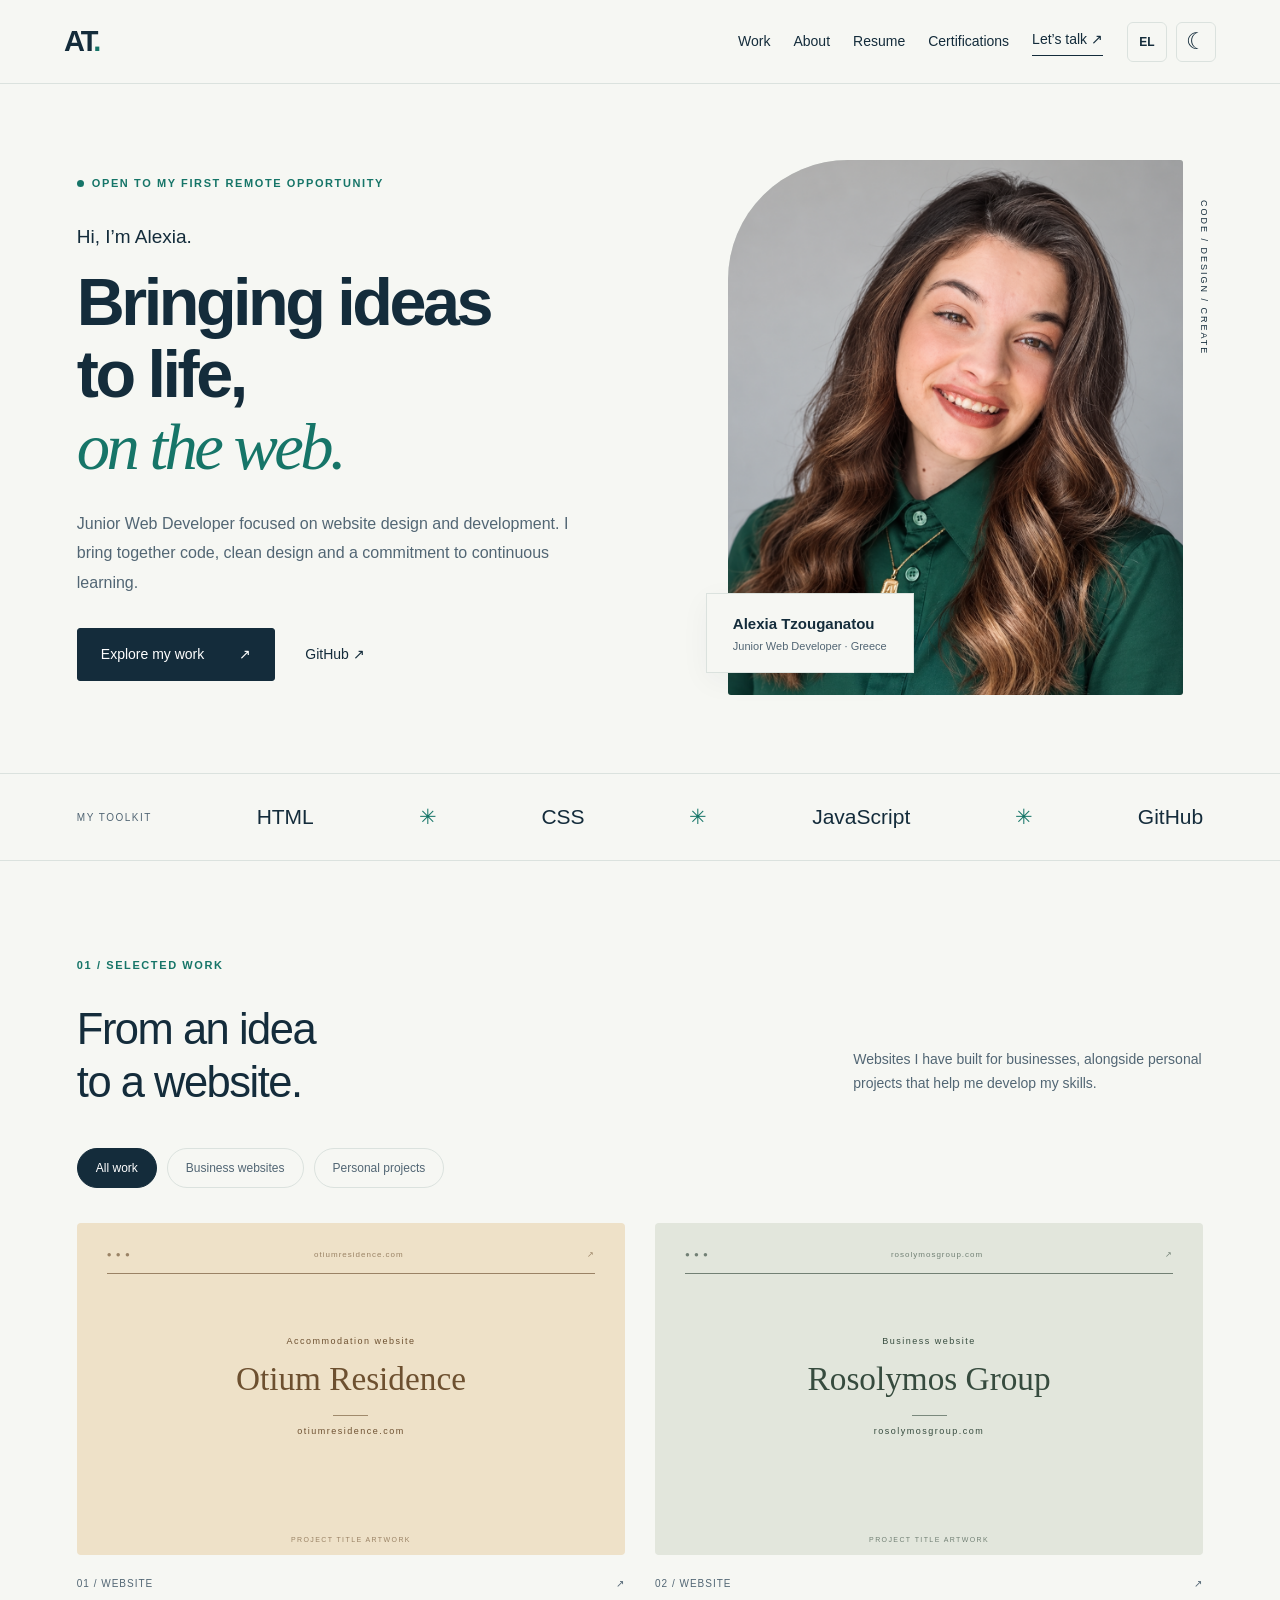
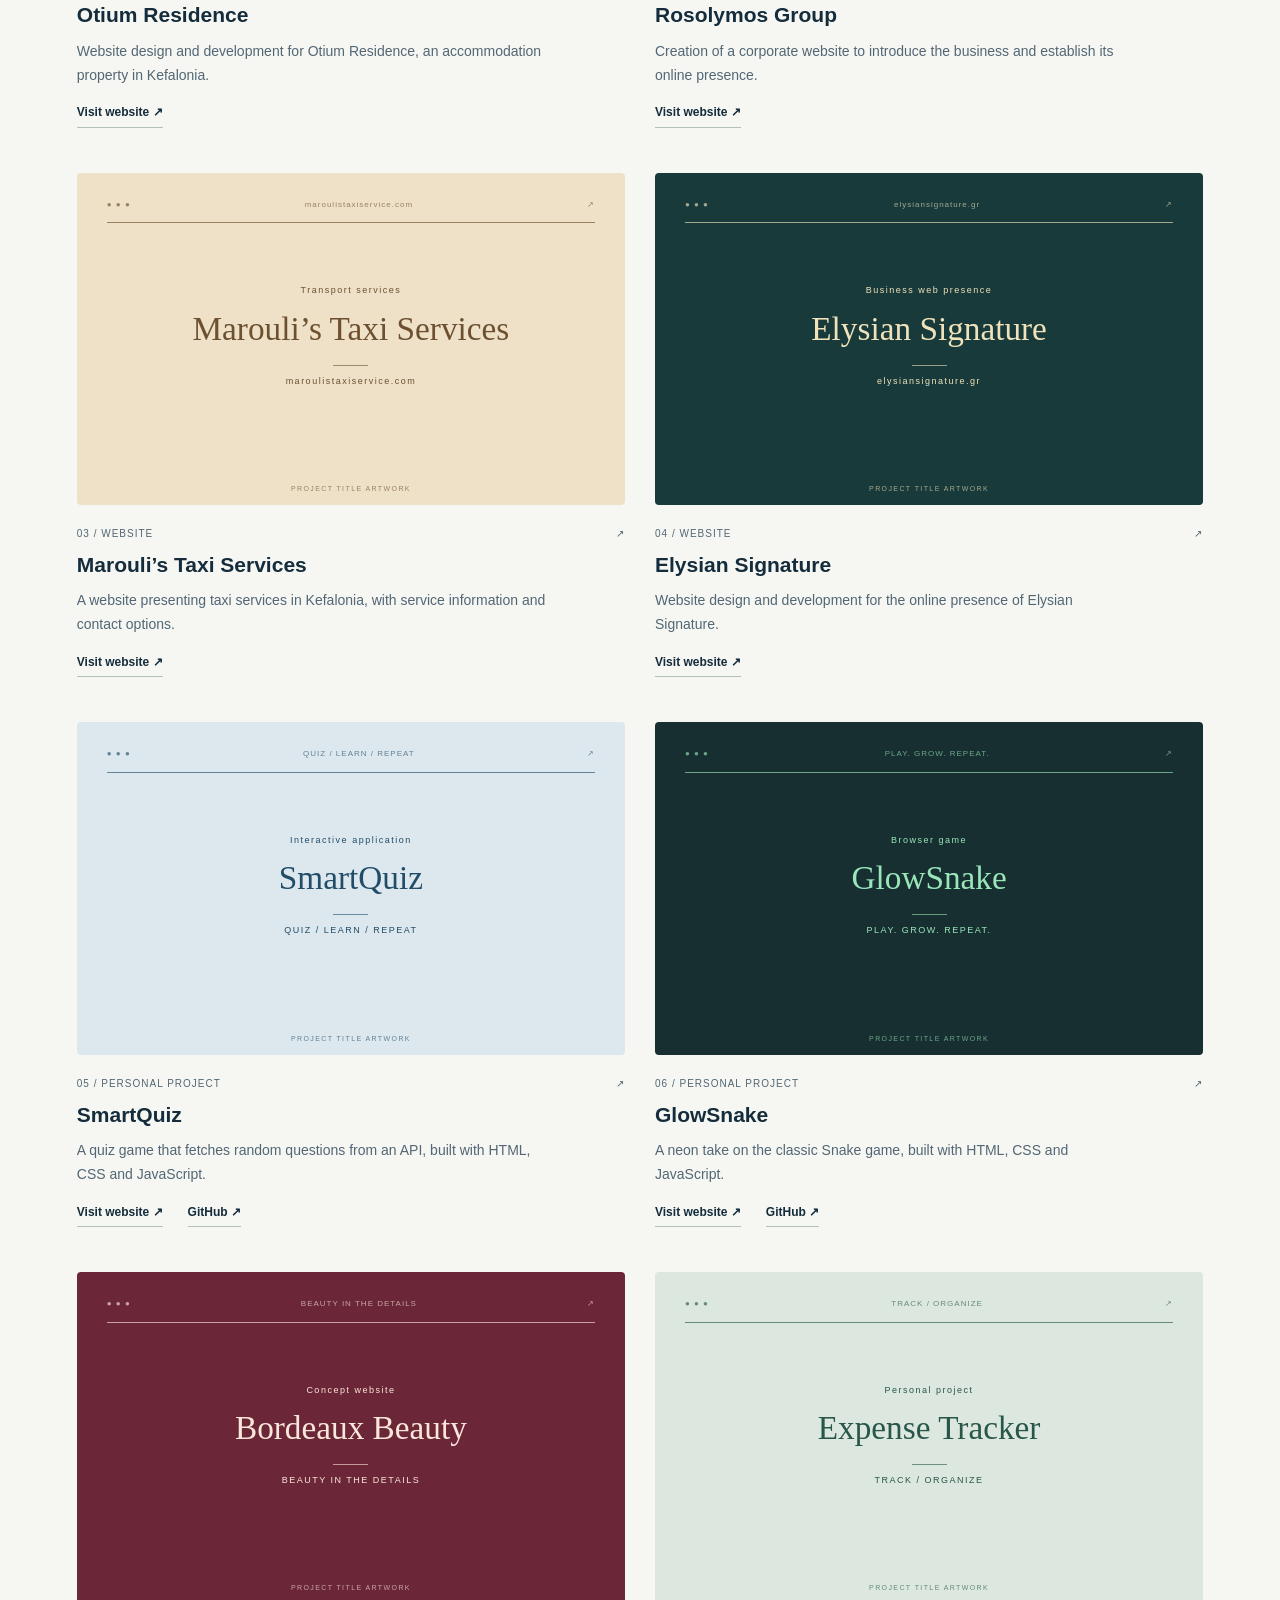
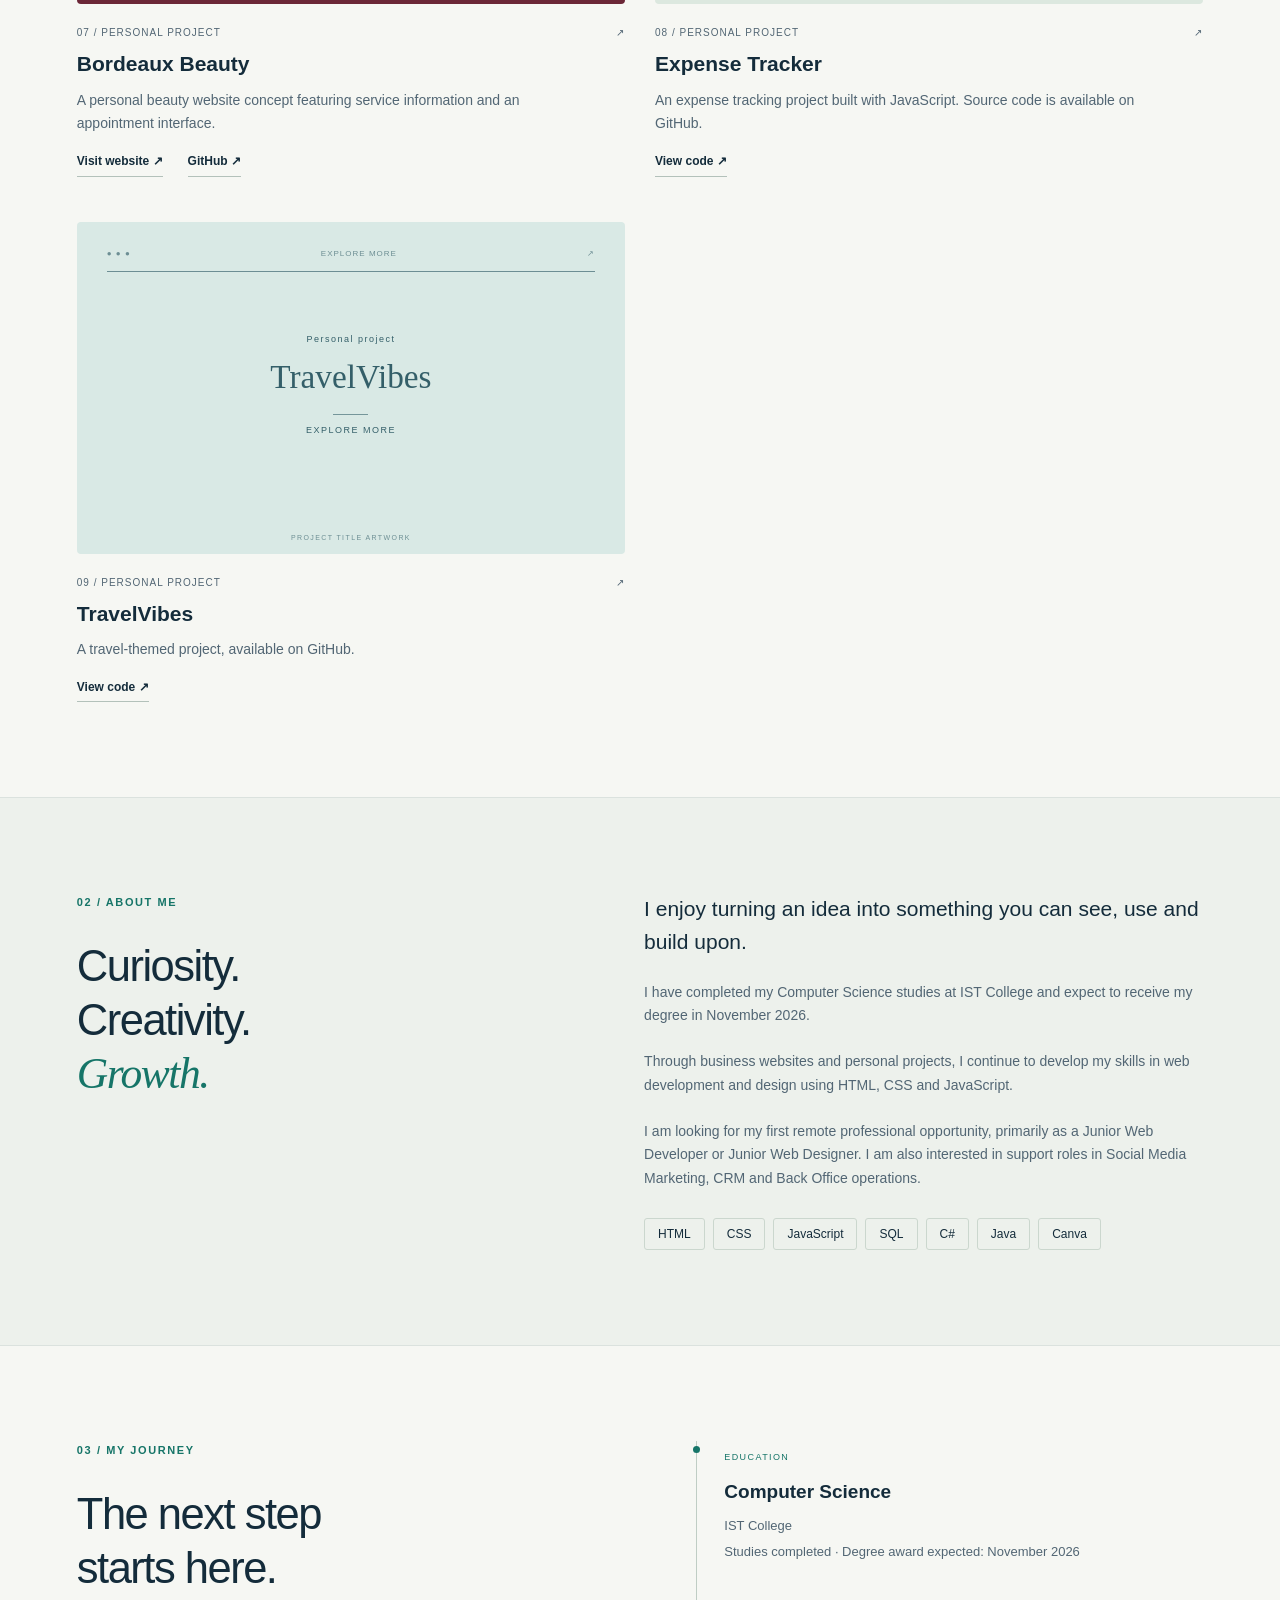
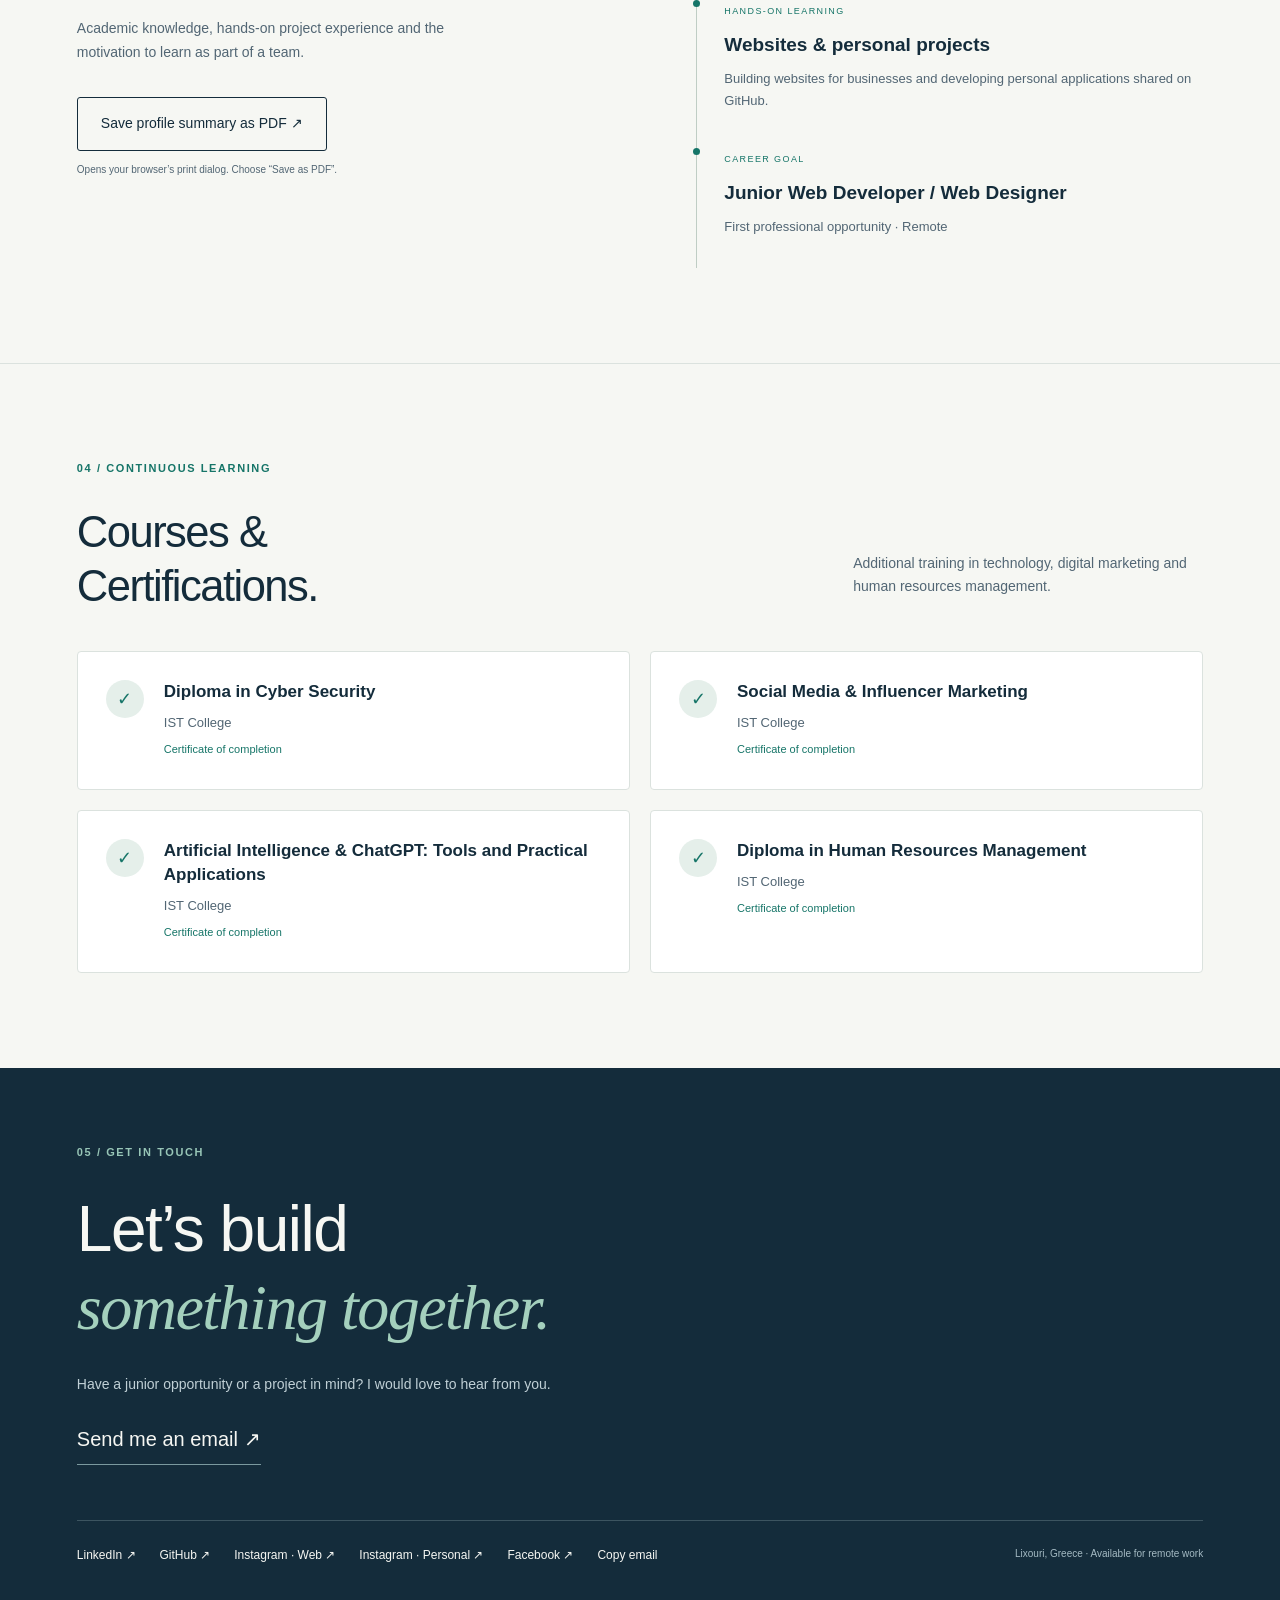
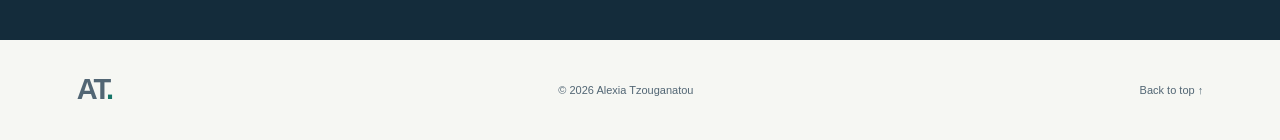
==== commit 7d8eaee5: "Add files via upload" ====
--- a/index.html
+++ b/index.html
@@ -1,5 +1,5 @@
 <!DOCTYPE html>
-<html lang="el">
+<html lang="en">
 <head>
   <meta charset="UTF-8" />
   <meta name="viewport" content="width=device-width, initial-scale=1.0" />
@@ -8,37 +8,44 @@
 
   <meta
     name="description"
-    content="Το portfolio της Alexia Tzouganatou. Websites επιχειρήσεων και προσωπικά projects με HTML, CSS και JavaScript."
+    content="Alexia Tzouganatou’s portfolio. Business websites and personal projects built with HTML, CSS and JavaScript."
   />
 
+  <script>
+    try {
+      const theme = localStorage.getItem('alexia-theme');
+      document.documentElement.dataset.theme = theme === 'dark' ? 'dark' : 'light';
+    } catch { document.documentElement.dataset.theme = 'light'; }
+  </script>
+  <link rel="alternate" hreflang="en" href="index.html" />
+  <link rel="alternate" hreflang="el" href="index-el.html" />
   <link rel="stylesheet" href="style.css" />
   <script src="script.js" defer></script>
 </head>
 
 <body>
-  <a class="skip" href="#main">Μετάβαση στο περιεχόμενο</a>
+  <a class="skip" href="#main">Skip to content</a>
 
   <!-- HEADER -->
   <header>
-    <a class="logo" href="#home" aria-label="Αρχική">
+    <a class="logo" href="#home" aria-label="Home">
       AT<span>.</span>
     </a>
 
+    <div class="header-tools"><a class="language-switch" href="index-el.html" lang="el" hreflang="el" aria-label="Αλλαγή σε ελληνικά">EL</a><button class="theme-toggle" type="button" aria-pressed="false" aria-label="Switch to dark mode">☾</button></div>
     <button
       class="menu"
       type="button"
       aria-controls="navigation"
       aria-expanded="false"
-    >
-      Μενού ☰
-    </button>
-
-    <nav id="navigation" aria-label="Κύρια πλοήγηση">
-      <a href="#work">Έργα</a>
-      <a href="#about">Σχετικά</a>
-      <a href="#resume">Βιογραφικό</a>
-      <a href="#certifications">Σεμινάρια</a>
-      <a class="nav-contact" href="#contact">Ας μιλήσουμε ↗</a>
+    >Menu ☰</button>
+
+    <nav id="navigation" aria-label="Main navigation">
+      <a href="#work">Work</a>
+      <a href="#about">About</a>
+      <a href="#resume">Resume</a>
+      <a href="#certifications">Certifications</a>
+      <a class="nav-contact" href="#contact">Let’s talk ↗</a>
     </nav>
   </header>
 
@@ -48,27 +55,18 @@
     <section class="hero" id="home">
       <div class="hero-copy">
         <p class="eyebrow">
-          <span class="dot" aria-hidden="true"></span>
-          ΑΝΑΖΗΤΩ ΤΗΝ ΠΡΩΤΗ ΜΟΥ REMOTE ΘΕΣΗ
-        </p>
-
-        <p class="intro">Γεια σου, είμαι η Alexia.</p>
-
-        <h1>
-          Δίνω μορφή<br />
-          στις ιδέες,<br />
-          <em>στο web.</em>
+          <span class="dot" aria-hidden="true"></span>OPEN TO MY FIRST REMOTE OPPORTUNITY</p>
+
+        <p class="intro">Hi, I’m Alexia.</p>
+
+        <h1>Bringing ideas<br />to life,<br />
+          <em>on the web.</em>
         </h1>
 
-        <p class="lead">
-          Junior Web Developer με έμφαση στον σχεδιασμό και την ανάπτυξη
-          ιστοσελίδων. Συνδυάζω κώδικα, καθαρή αισθητική και διάθεση
-          για συνεχή μάθηση.
-        </p>
+        <p class="lead">Junior Web Developer focused on website design and development. I bring together code, clean design and a commitment to continuous learning.</p>
 
         <div class="actions">
-          <a class="button" href="#work">
-            Δες τα έργα μου <span aria-hidden="true">↗</span>
+          <a class="button" href="#work">Explore my work<span aria-hidden="true">↗</span>
           </a>
 
           <a
@@ -85,7 +83,7 @@
       <div class="portrait">
         <img
           src="alexia.png"
-          alt="Η Alexia Tzouganatou"
+          alt="Alexia Tzouganatou"
           width="1254"
           height="1254"
           fetchpriority="high"
@@ -93,7 +91,7 @@
 
         <div class="portrait-note">
           <span>Alexia Tzouganatou</span>
-          <small>Junior Web Developer · Ελλάδα</small>
+          <small>Junior Web Developer · Greece</small>
         </div>
 
         <span class="portrait-label">
@@ -104,7 +102,7 @@
 
     <!-- TECHNOLOGIES -->
     <div class="tech-strip">
-      <span>ΟΙ ΤΕΧΝΟΛΟΓΙΕΣ ΜΟΥ</span>
+      <span>MY TOOLKIT</span>
       <strong>HTML</strong>
       <i aria-hidden="true">✳</i>
       <strong>CSS</strong>
@@ -118,98 +116,78 @@
     <section id="work" class="section">
       <div class="section-top">
         <div>
-          <p class="eyebrow">01 / ΕΠΙΛΕΓΜΕΝΑ ΕΡΓΑ</p>
-
-          <h2>
-            Από την ιδέα<br />
-            στην ιστοσελίδα.
-          </h2>
+          <p class="eyebrow">01 / SELECTED WORK</p>
+
+          <h2>From an idea<br />to a website.</h2>
         </div>
 
-        <p>
-          Websites που έχω δημιουργήσει για επιχειρήσεις και προσωπικά
-          projects μέσα από τα οποία εξελίσσω τις γνώσεις μου.
-        </p>
-      </div>
-
-      <div class="filters" aria-label="Φίλτρα έργων">
+        <p>Websites I have built for businesses, alongside personal projects that help me develop my skills.</p>
+      </div>
+
+      <div class="filters" aria-label="Filter projects">
         <button
           class="selected"
           type="button"
           data-filter="all"
           aria-pressed="true"
-        >
-          Όλα τα έργα
-        </button>
+        >All work</button>
 
         <button
           type="button"
           data-filter="website"
           aria-pressed="false"
-        >
-          Websites επιχειρήσεων
-        </button>
+        >Business websites</button>
 
         <button
           type="button"
           data-filter="project"
           aria-pressed="false"
-        >
-          Προσωπικά projects
-        </button>
+        >Personal projects</button>
       </div>
 
       <div class="work-grid">
-
         <!-- OTIUM RESIDENCE -->
-        <article class="work-card" data-kind="website">
-          <a
-            class="project-visual sand"
-            href="https://otiumresidence.com/el/index.html"
-            target="_blank"
-            rel="noopener noreferrer"
-            aria-label="Προβολή Otium Residence"
-          >
-            <div class="window-bar">
-              <span aria-hidden="true">● ● ●</span>
-              <span>otiumresidence.com</span>
-              <span aria-hidden="true">↗</span>
-            </div>
-
-            <div class="project-art">
-              <small>Ιστοσελίδα καταλύματος</small>
-              <strong>Otium Residence</strong>
-              <span class="art-rule" aria-hidden="true"></span>
-              <small>otiumresidence.com</small>
-            </div>
-
-            <span class="visual-caption">
-              ΓΡΑΦΙΣΤΙΚΗ ΠΑΡΟΥΣΙΑΣΗ ΕΡΓΟΥ
-            </span>
-          </a>
-
-          <div class="card-meta">
-            <span>01 / WEBSITE</span>
-            <span aria-hidden="true">↗</span>
-          </div>
-
-          <h3>Otium Residence</h3>
-
-          <p>
-            Σχεδιασμός και ανάπτυξη ιστοσελίδας για την παρουσίαση
-            του καταλύματος Otium Residence στην Κεφαλονιά.
-          </p>
-
-          <div class="card-links">
-            <a
-              href="https://otiumresidence.com/el/index.html"
-              target="_blank"
-              rel="noopener noreferrer"
-            >
-              Προβολή website ↗
-            </a>
-          </div>
-        </article>
+<article class="work-card" data-kind="website">
+  <a
+    class="project-visual sand"
+    href="https://otiumresidence.com/el/index.html"
+    target="_blank"
+    rel="noopener noreferrer"
+    aria-label="View Otium Residence"
+  >
+    <div class="window-bar">
+      <span aria-hidden="true">● ● ●</span>
+      <span>otiumresidence.com</span>
+      <span aria-hidden="true">↗</span>
+    </div>
+
+    <div class="project-art">
+      <small>Accommodation website</small>
+      <strong>Otium Residence</strong>
+      <span class="art-rule" aria-hidden="true"></span>
+      <small>otiumresidence.com</small>
+    </div>
+
+    <span class="visual-caption">PROJECT TITLE ARTWORK</span>
+  </a>
+
+  <div class="card-meta">
+    <span>01 / WEBSITE</span>
+    <span aria-hidden="true">↗</span>
+  </div>
+
+  <h3>Otium Residence</h3>
+
+  <p>Website design and development for Otium Residence, an accommodation property in Kefalonia.</p>
+
+  <div class="card-links">
+    <a
+      href="https://otiumresidence.com/el/index.html"
+      target="_blank"
+      rel="noopener noreferrer"
+    >Visit website ↗</a>
+  </div>
+</article>
 
         <!-- ROSOLYMOS GROUP -->
         <article class="work-card" data-kind="website">
@@ -218,7 +196,7 @@
             href="https://rosolymosgroup.com/el/home.html"
             target="_blank"
             rel="noopener noreferrer"
-            aria-label="Προβολή Rosolymos Group"
+            aria-label="View Rosolymos Group"
           >
             <div class="window-bar">
               <span aria-hidden="true">● ● ●</span>
@@ -227,15 +205,13 @@
             </div>
 
             <div class="project-art">
-              <small>Ιστοσελίδα επιχείρησης</small>
+              <small>Business website</small>
               <strong>Rosolymos Group</strong>
               <span class="art-rule" aria-hidden="true"></span>
               <small>rosolymosgroup.com</small>
             </div>
 
-            <span class="visual-caption">
-              ΓΡΑΦΙΣΤΙΚΗ ΠΑΡΟΥΣΙΑΣΗ ΕΡΓΟΥ
-            </span>
+            <span class="visual-caption">PROJECT TITLE ARTWORK</span>
           </a>
 
           <div class="card-meta">
@@ -245,19 +221,14 @@
 
           <h3>Rosolymos Group</h3>
 
-          <p>
-            Δημιουργία εταιρικής ιστοσελίδας για την παρουσίαση
-            της επιχείρησης στο διαδίκτυο.
-          </p>
+          <p>Creation of a corporate website to introduce the business and establish its online presence.</p>
 
           <div class="card-links">
             <a
               href="https://rosolymosgroup.com/el/home.html"
               target="_blank"
               rel="noopener noreferrer"
-            >
-              Προβολή website ↗
-            </a>
+            >Visit website ↗</a>
           </div>
         </article>
 
@@ -268,7 +239,7 @@
             href="https://maroulistaxiservice.com/"
             target="_blank"
             rel="noopener noreferrer"
-            aria-label="Προβολή Marouli’s Taxi Services"
+            aria-label="View Marouli’s Taxi Services"
           >
             <div class="window-bar">
               <span aria-hidden="true">● ● ●</span>
@@ -277,15 +248,13 @@
             </div>
 
             <div class="project-art">
-              <small>Υπηρεσίες μεταφοράς</small>
+              <small>Transport services</small>
               <strong>Marouli’s Taxi Services</strong>
               <span class="art-rule" aria-hidden="true"></span>
               <small>maroulistaxiservice.com</small>
             </div>
 
-            <span class="visual-caption">
-              ΓΡΑΦΙΣΤΙΚΗ ΠΑΡΟΥΣΙΑΣΗ ΕΡΓΟΥ
-            </span>
+            <span class="visual-caption">PROJECT TITLE ARTWORK</span>
           </a>
 
           <div class="card-meta">
@@ -295,19 +264,14 @@
 
           <h3>Marouli’s Taxi Services</h3>
 
-          <p>
-            Ιστοσελίδα παρουσίασης υπηρεσιών ταξί στην Κεφαλονιά,
-            με πληροφορίες υπηρεσιών και τρόπους επικοινωνίας.
-          </p>
+          <p>A website presenting taxi services in Kefalonia, with service information and contact options.</p>
 
           <div class="card-links">
             <a
               href="https://maroulistaxiservice.com/"
               target="_blank"
               rel="noopener noreferrer"
-            >
-              Προβολή website ↗
-            </a>
+            >Visit website ↗</a>
           </div>
         </article>
 
@@ -318,7 +282,7 @@
             href="https://elysiansignature.gr/el/index.html"
             target="_blank"
             rel="noopener noreferrer"
-            aria-label="Προβολή Elysian Signature"
+            aria-label="View Elysian Signature"
           >
             <div class="window-bar">
               <span aria-hidden="true">● ● ●</span>
@@ -327,15 +291,13 @@
             </div>
 
             <div class="project-art">
-              <small>Επαγγελματική παρουσία στο web</small>
+              <small>Business web presence</small>
               <strong>Elysian Signature</strong>
               <span class="art-rule" aria-hidden="true"></span>
               <small>elysiansignature.gr</small>
             </div>
 
-            <span class="visual-caption">
-              ΓΡΑΦΙΣΤΙΚΗ ΠΑΡΟΥΣΙΑΣΗ ΕΡΓΟΥ
-            </span>
+            <span class="visual-caption">PROJECT TITLE ARTWORK</span>
           </a>
 
           <div class="card-meta">
@@ -345,19 +307,14 @@
 
           <h3>Elysian Signature</h3>
 
-          <p>
-            Σχεδιασμός και δημιουργία ιστοσελίδας για την online
-            παρουσία της Elysian Signature.
-          </p>
+          <p>Website design and development for the online presence of Elysian Signature.</p>
 
           <div class="card-links">
             <a
               href="https://elysiansignature.gr/el/index.html"
               target="_blank"
               rel="noopener noreferrer"
-            >
-              Προβολή website ↗
-            </a>
+            >Visit website ↗</a>
           </div>
         </article>
 
@@ -368,7 +325,7 @@
             href="https://alexiatzouganatou.github.io/SmartQuiz/"
             target="_blank"
             rel="noopener noreferrer"
-            aria-label="Προβολή SmartQuiz"
+            aria-label="View SmartQuiz"
           >
             <div class="window-bar">
               <span aria-hidden="true">● ● ●</span>
@@ -377,15 +334,13 @@
             </div>
 
             <div class="project-art">
-              <small>Διαδραστική εφαρμογή</small>
+              <small>Interactive application</small>
               <strong>SmartQuiz</strong>
               <span class="art-rule" aria-hidden="true"></span>
               <small>QUIZ / LEARN / REPEAT</small>
             </div>
 
-            <span class="visual-caption">
-              ΓΡΑΦΙΣΤΙΚΗ ΠΑΡΟΥΣΙΑΣΗ ΕΡΓΟΥ
-            </span>
+            <span class="visual-caption">PROJECT TITLE ARTWORK</span>
           </a>
 
           <div class="card-meta">
@@ -395,19 +350,14 @@
 
           <h3>SmartQuiz</h3>
 
-          <p>
-            Παιχνίδι γνώσεων με τυχαίες ερωτήσεις από API,
-            με HTML, CSS και JavaScript.
-          </p>
+          <p>A quiz game that fetches random questions from an API, built with HTML, CSS and JavaScript.</p>
 
           <div class="card-links">
             <a
               href="https://alexiatzouganatou.github.io/SmartQuiz/"
               target="_blank"
               rel="noopener noreferrer"
-            >
-              Προβολή website ↗
-            </a>
+            >Visit website ↗</a>
 
             <a
               href="https://github.com/alexiatzouganatou/SmartQuiz"
@@ -426,7 +376,7 @@
             href="https://alexiatzouganatou.github.io/GlowSnake/"
             target="_blank"
             rel="noopener noreferrer"
-            aria-label="Προβολή GlowSnake"
+            aria-label="View GlowSnake"
           >
             <div class="window-bar">
               <span aria-hidden="true">● ● ●</span>
@@ -441,9 +391,7 @@
               <small>PLAY. GROW. REPEAT.</small>
             </div>
 
-            <span class="visual-caption">
-              ΓΡΑΦΙΣΤΙΚΗ ΠΑΡΟΥΣΙΑΣΗ ΕΡΓΟΥ
-            </span>
+            <span class="visual-caption">PROJECT TITLE ARTWORK</span>
           </a>
 
           <div class="card-meta">
@@ -453,19 +401,14 @@
 
           <h3>GlowSnake</h3>
 
-          <p>
-            Μια neon εκδοχή του κλασικού Snake,
-            υλοποιημένη με HTML, CSS και JavaScript.
-          </p>
+          <p>A neon take on the classic Snake game, built with HTML, CSS and JavaScript.</p>
 
           <div class="card-links">
             <a
               href="https://alexiatzouganatou.github.io/GlowSnake/"
               target="_blank"
               rel="noopener noreferrer"
-            >
-              Προβολή website ↗
-            </a>
+            >Visit website ↗</a>
 
             <a
               href="https://github.com/alexiatzouganatou/GlowSnake"
@@ -484,7 +427,7 @@
             href="https://alexiatzouganatou.github.io/BordeauxBeauty/"
             target="_blank"
             rel="noopener noreferrer"
-            aria-label="Προβολή Bordeaux Beauty"
+            aria-label="View Bordeaux Beauty"
           >
             <div class="window-bar">
               <span aria-hidden="true">● ● ●</span>
@@ -499,9 +442,7 @@
               <small>BEAUTY IN THE DETAILS</small>
             </div>
 
-            <span class="visual-caption">
-              ΓΡΑΦΙΣΤΙΚΗ ΠΑΡΟΥΣΙΑΣΗ ΕΡΓΟΥ
-            </span>
+            <span class="visual-caption">PROJECT TITLE ARTWORK</span>
           </a>
 
           <div class="card-meta">
@@ -511,19 +452,14 @@
 
           <h3>Bordeaux Beauty</h3>
 
-          <p>
-            Προσωπικό project ιστοσελίδας ομορφιάς και περιποίησης,
-            με παρουσίαση υπηρεσιών και διεπαφή ραντεβού.
-          </p>
+          <p>A personal beauty website concept featuring service information and an appointment interface.</p>
 
           <div class="card-links">
             <a
               href="https://alexiatzouganatou.github.io/BordeauxBeauty/"
               target="_blank"
               rel="noopener noreferrer"
-            >
-              Προβολή website ↗
-            </a>
+            >Visit website ↗</a>
 
             <a
               href="https://github.com/alexiatzouganatou/BordeauxBeauty"
@@ -542,7 +478,7 @@
             href="https://github.com/alexiatzouganatou/Expense-Tracker"
             target="_blank"
             rel="noopener noreferrer"
-            aria-label="Προβολή Expense Tracker"
+            aria-label="View Expense Tracker"
           >
             <div class="window-bar">
               <span aria-hidden="true">● ● ●</span>
@@ -551,15 +487,13 @@
             </div>
 
             <div class="project-art">
-              <small>Προσωπικό project</small>
+              <small>Personal project</small>
               <strong>Expense Tracker</strong>
               <span class="art-rule" aria-hidden="true"></span>
               <small>TRACK / ORGANIZE</small>
             </div>
 
-            <span class="visual-caption">
-              ΓΡΑΦΙΣΤΙΚΗ ΠΑΡΟΥΣΙΑΣΗ ΕΡΓΟΥ
-            </span>
+            <span class="visual-caption">PROJECT TITLE ARTWORK</span>
           </a>
 
           <div class="card-meta">
@@ -569,19 +503,14 @@
 
           <h3>Expense Tracker</h3>
 
-          <p>
-            Project καταγραφής εξόδων σε JavaScript.
-            Ο πηγαίος κώδικας είναι διαθέσιμος στο GitHub.
-          </p>
+          <p>An expense tracking project built with JavaScript. Source code is available on GitHub.</p>
 
           <div class="card-links">
             <a
               href="https://github.com/alexiatzouganatou/Expense-Tracker"
               target="_blank"
               rel="noopener noreferrer"
-            >
-              Προβολή κώδικα ↗
-            </a>
+            >View code ↗</a>
           </div>
         </article>
 
@@ -592,7 +521,7 @@
             href="https://github.com/alexiatzouganatou/TravelVibes"
             target="_blank"
             rel="noopener noreferrer"
-            aria-label="Προβολή TravelVibes"
+            aria-label="View TravelVibes"
           >
             <div class="window-bar">
               <span aria-hidden="true">● ● ●</span>
@@ -601,15 +530,13 @@
             </div>
 
             <div class="project-art">
-              <small>Προσωπικό project</small>
+              <small>Personal project</small>
               <strong>TravelVibes</strong>
               <span class="art-rule" aria-hidden="true"></span>
               <small>EXPLORE MORE</small>
             </div>
 
-            <span class="visual-caption">
-              ΓΡΑΦΙΣΤΙΚΗ ΠΑΡΟΥΣΙΑΣΗ ΕΡΓΟΥ
-            </span>
+            <span class="visual-caption">PROJECT TITLE ARTWORK</span>
           </a>
 
           <div class="card-meta">
@@ -619,19 +546,14 @@
 
           <h3>TravelVibes</h3>
 
-          <p>
-            Project με ταξιδιωτική θεματολογία,
-            διαθέσιμο στο GitHub.
-          </p>
+          <p>A travel-themed project, available on GitHub.</p>
 
           <div class="card-links">
             <a
               href="https://github.com/alexiatzouganatou/TravelVibes"
               target="_blank"
               rel="noopener noreferrer"
-            >
-              Προβολή κώδικα ↗
-            </a>
+            >View code ↗</a>
           </div>
         </article>
 
@@ -641,41 +563,23 @@
     <!-- ABOUT -->
     <section id="about" class="about section">
       <div>
-        <p class="eyebrow">02 / ΣΧΕΤΙΚΑ ΜΕ ΕΜΕΝΑ</p>
-
-        <h2>
-          Περιέργεια.<br />
-          Δημιουργικότητα.<br />
-          <em>Εξέλιξη.</em>
+        <p class="eyebrow">02 / ABOUT ME</p>
+
+        <h2>Curiosity.<br />Creativity.<br />
+          <em>Growth.</em>
         </h2>
       </div>
 
       <div class="about-copy">
-        <p class="large">
-          Μου αρέσει να μετατρέπω μια ιδέα σε κάτι που μπορείς
-          να δεις, να χρησιμοποιήσεις και να εξελίξεις.
-        </p>
-
-        <p>
-          Έχω ολοκληρώσει τις σπουδές μου στην Επιστήμη Υπολογιστών
-          (Computer Science) στο IST College και αναμένω την απονομή
-          του πτυχίου μου τον Νοέμβριο του 2026.
-        </p>
-
-        <p>
-          Μέσα από websites επιχειρήσεων και προσωπικά projects,
-          εξελίσσω τις γνώσεις μου στην ανάπτυξη και τον σχεδιασμό
-          ιστοσελίδων με HTML, CSS και JavaScript.
-        </p>
-
-        <p>
-          Αναζητώ την πρώτη μου επαγγελματική ευκαιρία εξ αποστάσεως,
-          κυρίως ως Junior Web Developer ή Junior Web Designer.
-          Με ενδιαφέρουν επίσης ευκαιρίες υποστήριξης σε
-          Social Media Marketing, CRM και Back Office.
-        </p>
-
-        <div class="skills" aria-label="Δεξιότητες">
+        <p class="large">I enjoy turning an idea into something you can see, use and build upon.</p>
+
+        <p>I have completed my Computer Science studies at IST College and expect to receive my degree in November 2026.</p>
+
+        <p>Through business websites and personal projects, I continue to develop my skills in web development and design using HTML, CSS and JavaScript.</p>
+
+        <p>I am looking for my first remote professional opportunity, primarily as a Junior Web Developer or Junior Web Designer. I am also interested in support roles in Social Media Marketing, CRM and Back Office operations.</p>
+
+        <div class="skills" aria-label="Skills">
           <span>HTML</span>
           <span>CSS</span>
           <span>JavaScript</span>
@@ -690,80 +594,58 @@
     <!-- RESUME -->
     <section id="resume" class="resume section">
       <div>
-        <p class="eyebrow">03 / Η ΔΙΑΔΡΟΜΗ ΜΟΥ</p>
-
-        <h2>
-          Το επόμενο βήμα<br />
-          ξεκινά εδώ.
-        </h2>
-
-        <p>
-          Σπουδές, πρακτική εφαρμογή μέσα από projects
-          και διάθεση να μάθω μέσα σε μια ομάδα.
-        </p>
+        <p class="eyebrow">03 / MY JOURNEY</p>
+
+        <h2>The next step<br />starts here.</h2>
+
+        <p>Academic knowledge, hands-on project experience and the motivation to learn as part of a team.</p>
 
         <button
           class="button outline"
           id="print-resume"
           type="button"
-        >
-          Αποθήκευση σύνοψης σε PDF ↗
-        </button>
-
-        <small class="print-hint">
-          Ανοίγει την εκτύπωση του browser.
-          Επίλεξε «Αποθήκευση ως PDF».
-        </small>
+        >Save profile summary as PDF ↗</button>
+
+        <small class="print-hint">Opens your browser’s print dialog. Choose “Save as PDF”.</small>
       </div>
 
       <div class="timeline">
         <div>
-          <span>ΕΚΠΑΙΔΕΥΣΗ</span>
+          <span>EDUCATION</span>
+
           <h3>Computer Science</h3>
+
           <p>IST College</p>
 
-          <small>
-            Ολοκλήρωση σπουδών · Απονομή πτυχίου: Νοέμβριος 2026
-          </small>
+          <small>Studies completed · Degree award expected: November 2026</small>
         </div>
 
         <div>
-          <span>ΕΦΑΡΜΟΓΗ ΓΝΩΣΕΩΝ</span>
-          <h3>Websites &amp; προσωπικά projects</h3>
-
-          <p>
-            Ανάπτυξη ιστοσελίδων για επιχειρήσεις και δημιουργία
-            εφαρμογών στο GitHub.
-          </p>
+          <span>HANDS-ON LEARNING</span>
+
+          <h3>Websites &amp; personal projects</h3>
+
+          <p>Building websites for businesses and developing personal applications shared on GitHub.</p>
         </div>
 
         <div>
-          <span>ΕΠΑΓΓΕΛΜΑΤΙΚΟΣ ΣΤΟΧΟΣ</span>
+          <span>CAREER GOAL</span>
+
           <h3>Junior Web Developer / Web Designer</h3>
 
-          <p>
-            Πρώτη επαγγελματική ευκαιρία · Εξ αποστάσεως
-          </p>
+          <p>First professional opportunity · Remote</p>
         </div>
       </div>
     </section>
-
-    <!-- CERTIFICATIONS -->
     <section id="certifications" class="section certifications">
       <div class="section-top">
         <div>
-          <p class="eyebrow">04 / ΣΥΝΕΧΗΣ ΕΚΠΑΙΔΕΥΣΗ</p>
-
-          <h2>
-            Σεμινάρια &amp;<br />
-            Πιστοποιήσεις.
-          </h2>
+          <p class="eyebrow">04 / CONTINUOUS LEARNING</p>
+
+          <h2>Courses &amp;<br />Certifications.</h2>
         </div>
 
-        <p>
-          Συμπληρωματική εκπαίδευση στην τεχνολογία,
-          το digital marketing και τη διοίκηση ανθρώπινου δυναμικού.
-        </p>
+        <p>Additional training in technology, digital marketing and human resources management.</p>
       </div>
 
       <div class="certificate-grid">
@@ -774,7 +656,7 @@
           <div>
             <h3>Diploma in Cyber Security</h3>
             <p>IST College</p>
-            <small>Βεβαίωση ολοκλήρωσης</small>
+            <small>Certificate of completion</small>
           </div>
         </article>
 
@@ -784,7 +666,7 @@
           <div>
             <h3>Social Media &amp; Influencer Marketing</h3>
             <p>IST College</p>
-            <small>Βεβαίωση ολοκλήρωσης</small>
+            <small>Certificate of completion</small>
           </div>
         </article>
 
@@ -792,13 +674,9 @@
           <span class="cert-mark" aria-hidden="true">✓</span>
 
           <div>
-            <h3>
-              Τεχνητή Νοημοσύνη &amp; ChatGPT:
-              Εργαλεία και Πρακτικές Εφαρμογές
-            </h3>
-
+            <h3>Artificial Intelligence &amp; ChatGPT: Tools and Practical Applications</h3>
             <p>IST College</p>
-            <small>Βεβαίωση ολοκλήρωσης</small>
+            <small>Certificate of completion</small>
           </div>
         </article>
 
@@ -808,7 +686,7 @@
           <div>
             <h3>Diploma in Human Resources Management</h3>
             <p>IST College</p>
-            <small>Βεβαίωση ολοκλήρωσης</small>
+            <small>Certificate of completion</small>
           </div>
         </article>
 
@@ -817,24 +695,18 @@
 
     <!-- CONTACT -->
     <section id="contact" class="contact">
-      <p class="eyebrow">05 / ΕΠΙΚΟΙΝΩΝΙΑ</p>
-
-      <h2>
-        Ας δημιουργήσουμε<br />
-        <em>κάτι μαζί.</em>
+      <p class="eyebrow">05 / GET IN TOUCH</p>
+
+      <h2>Let’s build<br />
+        <em>something together.</em>
       </h2>
 
-      <p>
-        Έχεις μια ευκαιρία για junior θέση ή θέλεις να συζητήσουμε
-        ένα project; Θα χαρώ να επικοινωνήσουμε.
-      </p>
+      <p>Have a junior opportunity or a project in mind? I would love to hear from you.</p>
 
       <a
         class="email"
         href="mailto:alexiaatzouganatouuu@gmail.com"
-      >
-        Στείλε μου ένα email ↗
-      </a>
+      >Send me an email ↗</a>
 
       <div class="contact-bottom">
         <div>
@@ -854,84 +726,68 @@
             GitHub ↗
           </a>
 
-          <a
-            href="https://www.instagram.com/alexiatzouganatou.web/"
-            target="_blank"
-            rel="noopener noreferrer"
-          >
-            Instagram · Web ↗
-          </a>
-
-          <a
-            href="https://www.instagram.com/alexia.tzouganatouu/"
-            target="_blank"
-            rel="noopener noreferrer"
-          >
-            Instagram · Προσωπικό ↗
-          </a>
-
-          <a
-            href="https://www.facebook.com/alexia.tzouganatouu?locale=el_GR"
-            target="_blank"
-            rel="noopener noreferrer"
-          >
-            Facebook ↗
-          </a>
-
-          <button id="copy-email" type="button">
-            Αντιγραφή email
-          </button>
+      <a
+  href="https://www.instagram.com/alexiatzouganatou.web/"
+  target="_blank"
+  rel="noopener noreferrer"
+>
+  Instagram · Web ↗
+</a>
+
+<a
+  href="https://www.instagram.com/alexia.tzouganatouu/"
+  target="_blank"
+  rel="noopener noreferrer"
+>Instagram · Personal ↗</a>
+
+<a
+  href="https://www.facebook.com/alexia.tzouganatouu?locale=el_GR"
+  target="_blank"
+  rel="noopener noreferrer"
+>
+  Facebook ↗
+</a>
+
+          <button id="copy-email" type="button">Copy email</button>
         </div>
 
         <span id="copy-status" role="status"></span>
 
-        <small>
-          Ληξούρι, Ελλάδα · Διαθέσιμη για remote εργασία
-        </small>
+        <small>Lixouri, Greece · Available for remote work</small>
       </div>
     </section>
 
   </main>
-
-  <!-- FOOTER -->
   <footer>
-    <a class="logo" href="#home" aria-label="Αρχική">
+    <a class="logo" href="#home" aria-label="Home">
       AT<span>.</span>
     </a>
 
     <span>© 2026 Alexia Tzouganatou</span>
 
-    <a href="#home">Πίσω στην αρχή ↑</a>
+    <a href="#home">Back to top ↑</a>
   </footer>
 
-  <!-- PRINTABLE SUMMARY -->
-  <section class="print-only" aria-label="Εκτυπώσιμη σύνοψη">
+  
+  <section class="print-only" aria-label="Printable profile summary">
     <h1>Alexia Tzouganatou</h1>
+
     <h2>Junior Web Developer | Web Design</h2>
 
-    <p>
-      Ληξούρι, Ελλάδα · Αναζήτηση πρώτης remote θέσης
-    </p>
+    <p>Lixouri, Greece · Seeking my first remote role</p>
 
     <p>alexiaatzouganatouuu@gmail.com</p>
 
-    <h3>Εκπαίδευση</h3>
-
-    <p>
-      Computer Science — IST College.
-      Ολοκληρωμένες σπουδές, αναμενόμενη απονομή πτυχίου
-      τον Νοέμβριο 2026.
-    </p>
-
-    <h3>Γνώσεις</h3>
+    <h3>Education</h3>
+
+    <p>Computer Science — IST College. Studies completed; degree award expected in November 2026.</p>
+
+    <h3>Skills</h3>
+
     <p>HTML, CSS, JavaScript, SQL, C#, Java, Canva</p>
 
     <h3>Websites</h3>
-
-    <p>
-      Otium Residence —
-      https://otiumresidence.com/el/index.html
-    </p>
+<p>Otium Residence — https://otiumresidence.com/el/index.html</p>
 
     <p>
       Rosolymos Group —
@@ -948,19 +804,17 @@
       https://elysiansignature.gr/el/index.html
     </p>
 
-    <h3>Σεμινάρια &amp; Πιστοποιήσεις — IST College</h3>
+    <h3>Courses &amp; Certifications — IST College</h3>
 
     <p>Diploma in Cyber Security</p>
+
     <p>Social Media &amp; Influencer Marketing</p>
 
-    <p>
-      Τεχνητή Νοημοσύνη &amp; ChatGPT:
-      Εργαλεία και Πρακτικές Εφαρμογές
-    </p>
+    <p>Artificial Intelligence &amp; ChatGPT: Tools and Practical Applications</p>
 
     <p>Diploma in Human Resources Management</p>
 
-    <h3>Προσωπικά projects</h3>
+    <h3>Personal projects</h3>
 
     <p>
       SmartQuiz · GlowSnake · Bordeaux Beauty ·
--- a/style.css
+++ b/style.css
@@ -1,1122 +1,38 @@
-/* ===== COLORS & RESET ===== */
+:root{--ink:#142c3b;--muted:#526674;--teal:#167568;--paper:#f6f7f3;--line:#dbe2de}*{box-sizing:border-box}html{scroll-behavior:smooth;scroll-padding-top:95px}body{margin:0;background:var(--paper);color:var(--ink);font-family:Arial,Helvetica,sans-serif;line-height:1.7}a{color:inherit;text-decoration:none}button{font:inherit;cursor:pointer}a,button{-webkit-tap-highlight-color:transparent}a:focus-visible,button:focus-visible{outline:3px solid #258a79;outline-offset:6px}.skip{position:absolute;top:-100px}.skip:focus{top:10px;z-index:100;background:white;padding:10px}header{position:sticky;top:0;z-index:5;padding:17px max(5vw,24px);display:flex;align-items:center;justify-content:space-between;background:#f6f7f3f5;border-bottom:1px solid var(--line);backdrop-filter:blur(12px)}.logo{font-size:29px;font-weight:800;letter-spacing:-2px}.logo span{color:var(--teal)}nav{display:flex;gap:34px;align-items:center;font-size:14px}nav a:hover,.text-link:hover{color:var(--teal)}.nav-contact{border-bottom:1px solid var(--ink);padding-bottom:3px}.menu{display:none}.hero{display:grid;grid-template-columns:1.18fr 1fr;gap:8%;padding:76px 6vw 78px;max-width:1450px;margin:auto;align-items:center}.eyebrow{font-size:11px;letter-spacing:1.6px;font-weight:bold;color:var(--teal);margin:0 0 28px}.dot{display:inline-block;width:7px;height:7px;background:var(--teal);border-radius:50%;margin-right:8px}.intro{font-size:19px;margin:0 0 14px}h1,h2,h3,p{overflow-wrap:break-word}h1{font-size:clamp(48px,5.2vw,80px);line-height:1.08;letter-spacing:-3.5px;margin:0 0 26px;font-weight:600}em{font-family:Georgia,serif;font-weight:400;color:var(--teal)}.lead{max-width:500px;font-size:16px;color:var(--muted);line-height:1.85}.actions{display:flex;align-items:center;gap:30px;margin-top:30px}.button{display:inline-flex;gap:35px;align-items:center;justify-content:center;background:var(--ink);color:white;border:1px solid var(--ink);padding:14px 23px;font-size:14px;border-radius:3px}.button:hover{background:var(--teal);border-color:var(--teal)}.text-link{font-size:14px}.portrait{position:relative;margin:0 20px 0 0;background:#dee5df;border-radius:120px 3px 3px 3px}.portrait img{display:block;width:100%;height:auto;aspect-ratio:4/4.7;object-fit:cover;object-position:50% 30%;border-radius:120px 3px 3px 3px}.portrait-note{position:absolute;bottom:22px;left:-22px;background:var(--paper);border:1px solid var(--line);padding:17px 26px;box-shadow:0 8px 30px #142c3b0b;display:grid}.portrait-note span{font-weight:bold;font-size:15px}.portrait-note small{font-size:11px;color:var(--muted)}.portrait-label{position:absolute;right:-28px;top:40px;writing-mode:vertical-rl;font-size:9px;letter-spacing:2px}.tech-strip{border-block:1px solid var(--line);padding:25px 6vw;display:flex;justify-content:space-between;align-items:center;gap:20px;max-width:1450px;margin:auto}.tech-strip span{font-size:10px;letter-spacing:1.5px;color:var(--muted)}.tech-strip strong{font-size:21px;font-weight:500}.tech-strip i{font-size:21px;color:var(--teal);font-style:normal}.section{max-width:1450px;margin:auto;padding:95px 6vw}.section-top{display:flex;justify-content:space-between;gap:50px;align-items:flex-end;margin-bottom:38px}h2{font-size:clamp(32px,3.4vw,48px);font-weight:500;line-height:1.23;letter-spacing:-1.5px;margin:0}.section-top>p{max-width:350px;color:var(--muted);font-size:14px}.filters{display:flex;flex-wrap:wrap;gap:10px;margin:0 0 35px}.filters button{padding:9px 18px;border:1px solid var(--line);border-radius:30px;background:transparent;color:var(--muted);font-size:12px}.filters .selected{background:var(--ink);border-color:var(--ink);color:white}.work-grid{display:grid;grid-template-columns:1fr 1fr;gap:45px 30px}.work-card[hidden]{display:none}.project-visual{display:block;aspect-ratio:1.65;position:relative;overflow:hidden;padding:25px 30px;border-radius:4px;transition:transform .2s}.project-visual:hover{transform:translateY(-3px)}.window-bar{display:flex;justify-content:space-between;font-size:8px;letter-spacing:1px;padding-bottom:11px;border-bottom:1px solid currentColor;opacity:.65}.project-art{display:flex;flex-direction:column;justify-content:center;align-items:center;height:80%;text-align:center}.project-art strong{font-family:Georgia,serif;font-size:clamp(23px,2.6vw,40px);font-weight:400;line-height:1.3}.project-art small{font-size:9px;letter-spacing:1.5px;margin:8px}.art-rule{width:35px;height:1px;background:currentColor;margin-top:15px;opacity:.6}.visual-caption{position:absolute;bottom:10px;left:0;right:0;text-align:center;font-size:7px;letter-spacing:1.4px;opacity:.65}.olive{background:#e2e6dc;color:#364b3e}.sand{background:#eee1c8;color:#6d5030}.dark{background:#183a3a;color:#f0e3bb}.blue{background:#dce7ee;color:#224d68}.snake{background:#172f30;color:#99e6ba}.wine{background:#6b2737;color:#fae6da}.expense{background:#dce8df;color:#29564a}.travel{background:#d9e9e5;color:#345f69}.card-meta{display:flex;justify-content:space-between;margin:20px 0 8px;font-size:10px;letter-spacing:1px;color:var(--muted)}h3{font-size:21px;line-height:1.4;margin:0 0 10px;font-weight:600}.work-card>p{font-size:14px;color:var(--muted);margin:0 0 15px;max-width:480px}.card-links{display:flex;gap:25px;font-size:12px;font-weight:bold}.card-links a{border-bottom:1px solid #b3c1ba;padding-bottom:4px}.about{border-block:1px solid var(--line);display:grid;grid-template-columns:1fr 1.2fr;gap:9%;background:#edf1ec}.about-copy p{font-size:14px;color:var(--muted);margin:0 0 22px}.about-copy .large{font-size:21px;color:var(--ink);line-height:1.55}.skills{display:flex;flex-wrap:wrap;gap:8px;margin-top:27px}.skills span{font-size:12px;border:1px solid #cbd7ce;padding:5px 13px;border-radius:3px}.resume{display:grid;grid-template-columns:1fr 1fr;gap:10%}.resume>div>p:not(.eyebrow){font-size:14px;color:var(--muted);max-width:370px;margin:22px 0}.outline{background:transparent;color:var(--ink);margin-top:10px}.outline:hover{color:white}.print-hint{display:block;font-size:10px;color:var(--muted);margin-top:10px}.timeline>div{position:relative;padding:0 0 30px 27px;border-left:1px solid #bfcdc4}.timeline>div:before{content:'';width:7px;height:7px;background:var(--teal);position:absolute;left:-4px;top:5px;border-radius:50%}.timeline span{font-size:9px;color:var(--teal);letter-spacing:1.4px}.timeline h3{font-size:19px;margin-top:10px}.timeline p,.timeline small{font-size:13px;color:var(--muted);margin:0}.contact{background:var(--ink);color:var(--paper);padding:75px 6vw;max-width:1450px;margin:auto}.contact .eyebrow{color:#98c6b7}.contact h2{font-size:clamp(40px,5vw,65px)}.contact em{color:#a4d0bd}.contact>p:not(.eyebrow){max-width:530px;font-size:14px;color:#c0d0d6;margin:25px 0}.email{display:inline-block;font-size:20px;border-bottom:1px solid #7b999f;padding-bottom:8px}.contact-bottom{margin-top:55px;border-top:1px solid #3c5460;padding-top:24px;display:flex;flex-wrap:wrap;justify-content:space-between;gap:20px;font-size:12px}.contact-bottom>div{display:flex;gap:25px}.contact button{border:0;background:none;color:inherit;padding:0;font-size:12px}.contact-bottom small{color:#a4bac3}footer{display:flex;align-items:center;justify-content:space-between;padding:25px 6vw;font-size:11px;color:var(--muted);max-width:1450px;margin:auto}.print-only{display:none}@media(min-width:1500px){body{max-width:1600px;margin:auto}}@media(max-width:800px){.hero{gap:35px;padding-top:50px}.hero h1{font-size:53px}.eyebrow{font-size:9px;letter-spacing:1px}.portrait{margin-right:10px}.section{padding-block:65px}.project-visual{padding:15px}.project-art strong{font-size:27px}.section-top{gap:20px}.section-top>p{max-width:260px}}@media(max-width:600px){header{padding:14px 6vw}.menu{display:block;background:none;border:0;color:var(--ink);font-size:13px}nav{display:none;position:absolute;top:66px;left:0;right:0;padding:25px 6vw;background:var(--paper);border-bottom:1px solid var(--line);flex-direction:column;align-items:flex-start;gap:20px}nav.open{display:flex}.hero{grid-template-columns:1fr;padding:35px 6vw 45px;gap:40px}.hero h1{font-size:58px;letter-spacing:-3px}.hero .eyebrow{margin-bottom:25px}.lead{font-size:14px}.portrait{max-width:360px;width:90%;justify-self:center;margin:0 0 0 12px}.portrait img{aspect-ratio:1.1}.portrait-note{left:-15px;bottom:15px;padding:12px 20px}.tech-strip{flex-wrap:wrap;justify-content:center;gap:15px}.tech-strip>span{width:100%;text-align:center}.tech-strip strong{font-size:16px}.tech-strip i{font-size:14px}.section-top{display:block}.section-top>p{max-width:none;margin-top:22px}.filters{gap:7px}.filters button{padding:8px 12px;font-size:10px}.work-grid{grid-template-columns:1fr;gap:35px}.project-art strong{font-size:34px}.project-visual{padding:22px}.about,.resume{grid-template-columns:1fr;gap:35px}.contact-bottom{margin-top:35px}.contact-bottom>div{gap:20px}footer{gap:15px;flex-wrap:wrap}footer .logo{font-size:23px}.email{font-size:18px}.contact{padding-block:55px}}@media(prefers-reduced-motion:reduce){html{scroll-behavior:auto}*{transition:none!important}}@media print{body{background:white;color:black;font-size:12px}body>header,body>main,body>footer,.skip{display:none!important}.print-only{display:block;padding:20px}.print-only h1{font-size:32px;letter-spacing:-1px}.print-only h2{font-size:18px}.print-only h3{margin-top:24px;font-size:16px}.print-only p{margin:8px 0}a{color:black}}
 
-:root {
-  --ink: #142c3b;
-  --muted: #526674;
-  --teal: #167568;
-  --paper: #f6f7f3;
-  --line: #dbe2de;
-}
+.certifications{border-top:1px solid var(--line)}.certificate-grid{display:grid;grid-template-columns:1fr 1fr;gap:20px}.certificate{display:flex;gap:20px;padding:28px;border:1px solid var(--line);border-radius:4px;background:#fff}.cert-mark{display:flex;align-items:center;justify-content:center;background:#e5efea;color:var(--teal);height:38px;width:38px;flex-shrink:0;border-radius:50%;font-size:18px}.certificate h3{font-size:17px;margin-bottom:8px}.certificate p{margin:0;color:var(--muted);font-size:13px}.certificate small{font-size:11px;color:var(--teal)}@media(max-width:700px){.certificate-grid{grid-template-columns:1fr}.certificate{padding:22px}}
 
-* {
-  box-sizing: border-box;
-}
-
-html {
-  scroll-behavior: smooth;
-  scroll-padding-top: 95px;
-}
-
-body {
-  margin: 0;
-  background: var(--paper);
-  color: var(--ink);
-  font-family: Arial, Helvetica, sans-serif;
-  line-height: 1.7;
-}
-
-a {
-  color: inherit;
-  text-decoration: none;
-}
-
-button {
-  font: inherit;
-  cursor: pointer;
-}
-
-a,
-button {
-  -webkit-tap-highlight-color: transparent;
-}
-
-a:focus-visible,
-button:focus-visible {
-  outline: 3px solid #258a79;
-  outline-offset: 6px;
-}
-
-h1,
-h2,
-h3,
-p {
-  overflow-wrap: break-word;
-}
-
-.skip {
-  position: absolute;
-  top: -100px;
-}
-
-.skip:focus {
-  top: 10px;
-  z-index: 100;
-  background: #ffffff;
-  padding: 10px;
-}
-
-/* ===== HEADER & NAVIGATION ===== */
-
-header {
-  position: sticky;
-  top: 0;
-  z-index: 5;
-  padding: 17px max(5vw, 24px);
-  display: flex;
-  align-items: center;
-  justify-content: space-between;
-  background: rgba(246, 247, 243, 0.96);
-  border-bottom: 1px solid var(--line);
-  backdrop-filter: blur(12px);
-}
-
-.logo {
-  font-size: 29px;
-  font-weight: 800;
-  letter-spacing: -2px;
-}
-
-.logo span {
-  color: var(--teal);
-}
-
-nav {
-  display: flex;
-  gap: 34px;
-  align-items: center;
-  font-size: 14px;
-}
-
-nav a:hover,
-.text-link:hover {
-  color: var(--teal);
-}
-
-.nav-contact {
-  border-bottom: 1px solid var(--ink);
-  padding-bottom: 3px;
-}
-
-.menu {
-  display: none;
-}
-
-/* ===== HERO ===== */
-
-.hero {
-  display: grid;
-  grid-template-columns: 1.18fr 1fr;
-  gap: 8%;
-  padding: 76px 6vw 78px;
-  max-width: 1450px;
-  margin: auto;
-  align-items: center;
-}
-
-.hero-copy {
-  min-width: 0;
-}
-
-.eyebrow {
-  font-size: 11px;
-  letter-spacing: 1.6px;
-  font-weight: bold;
-  color: var(--teal);
-  margin: 0 0 28px;
-}
-
-.dot {
-  display: inline-block;
-  width: 7px;
-  height: 7px;
-  background: var(--teal);
-  border-radius: 50%;
-  margin-right: 8px;
-}
-
-.intro {
-  font-size: 19px;
-  margin: 0 0 14px;
-}
-
-h1 {
-  font-size: clamp(48px, 5.2vw, 80px);
-  line-height: 1.08;
-  letter-spacing: -3.5px;
-  margin: 0 0 26px;
-  font-weight: 600;
-}
-
-em {
-  font-family: Georgia, serif;
-  font-weight: 400;
-  color: var(--teal);
-}
-
-.lead {
-  max-width: 500px;
-  font-size: 16px;
-  color: var(--muted);
-  line-height: 1.85;
-}
-
-.actions {
-  display: flex;
-  flex-wrap: wrap;
-  align-items: center;
-  gap: 30px;
-  margin-top: 30px;
-}
-
-.button {
-  display: inline-flex;
-  gap: 35px;
-  align-items: center;
-  justify-content: center;
-  background: var(--ink);
-  color: #ffffff;
-  border: 1px solid var(--ink);
-  padding: 14px 23px;
-  font-size: 14px;
-  border-radius: 3px;
-  transition:
-    background-color 0.2s ease,
-    border-color 0.2s ease,
-    color 0.2s ease;
-}
-
-.button:hover {
-  background: var(--teal);
-  border-color: var(--teal);
-}
-
-.text-link {
-  font-size: 14px;
-}
-
-/* ===== PORTRAIT ===== */
-
-.portrait {
-  position: relative;
-  min-width: 0;
-  margin: 0 20px 0 0;
-  background: #dee5df;
-  border-radius: 120px 3px 3px 3px;
-}
-
-.portrait img {
-  display: block;
-  width: 100%;
-  height: auto;
-  aspect-ratio: 4 / 4.7;
-  object-fit: cover;
-  object-position: 50% 30%;
-  border-radius: 120px 3px 3px 3px;
-}
-
-.portrait-note {
-  position: absolute;
-  bottom: 22px;
-  left: -22px;
-  display: grid;
-  background: var(--paper);
-  border: 1px solid var(--line);
-  padding: 17px 26px;
-  box-shadow: 0 8px 30px rgba(20, 44, 59, 0.04);
-}
-
-.portrait-note span {
-  font-weight: bold;
-  font-size: 15px;
-}
-
-.portrait-note small {
-  font-size: 11px;
-  color: var(--muted);
-}
-
-.portrait-label {
-  position: absolute;
-  right: -28px;
-  top: 40px;
-  writing-mode: vertical-rl;
-  font-size: 9px;
-  letter-spacing: 2px;
-}
-
-/* ===== TECHNOLOGIES STRIP ===== */
-
-.tech-strip {
-  border-top: 1px solid var(--line);
-  border-bottom: 1px solid var(--line);
-  padding: 25px 6vw;
-  display: flex;
-  justify-content: space-between;
-  align-items: center;
-  gap: 20px;
-  max-width: 1450px;
-  margin: auto;
-}
-
-.tech-strip span {
-  font-size: 10px;
-  letter-spacing: 1.5px;
-  color: var(--muted);
-}
-
-.tech-strip strong {
-  font-size: 21px;
-  font-weight: 500;
-}
-
-.tech-strip i {
-  font-size: 21px;
-  color: var(--teal);
-  font-style: normal;
-}
-
-/* ===== GENERAL SECTIONS ===== */
-
-.section {
-  max-width: 1450px;
-  margin: auto;
-  padding: 95px 6vw;
-}
-
-.section-top {
-  display: flex;
-  justify-content: space-between;
-  gap: 50px;
-  align-items: flex-end;
-  margin-bottom: 38px;
-}
-
-h2 {
-  font-size: clamp(32px, 3.4vw, 48px);
-  font-weight: 500;
-  line-height: 1.23;
-  letter-spacing: -1.5px;
-  margin: 0;
-}
-
-.section-top > p {
-  max-width: 350px;
-  color: var(--muted);
-  font-size: 14px;
-}
-
-/* ===== PROJECT FILTERS ===== */
-
-.filters {
-  display: flex;
-  flex-wrap: wrap;
-  gap: 10px;
-  margin: 0 0 35px;
-}
-
-.filters button {
-  padding: 9px 18px;
-  border: 1px solid var(--line);
-  border-radius: 30px;
-  background: transparent;
-  color: var(--muted);
-  font-size: 12px;
-  transition:
-    background-color 0.2s ease,
-    color 0.2s ease,
-    border-color 0.2s ease;
-}
-
-.filters button:hover {
-  border-color: var(--ink);
-  color: var(--ink);
-}
-
-.filters .selected {
-  background: var(--ink);
-  border-color: var(--ink);
-  color: #ffffff;
-}
-
-.filters .selected:hover {
-  color: #ffffff;
-}
-
-/* ===== PROJECT GRID ===== */
-
-.work-grid {
-  display: grid;
-  grid-template-columns: repeat(2, minmax(0, 1fr));
-  gap: 45px 30px;
-}
-
-.work-card {
-  min-width: 0;
-}
-
-.work-card[hidden] {
-  display: none;
-}
-
-.project-visual {
-  display: block;
-  aspect-ratio: 1.65;
-  position: relative;
-  overflow: hidden;
-  padding: 25px 30px;
-  border-radius: 4px;
-  transition: transform 0.2s ease;
-}
-
-.project-visual:hover {
-  transform: translateY(-3px);
-}
-
-.window-bar {
-  display: flex;
-  justify-content: space-between;
-  align-items: center;
-  gap: 10px;
-  font-size: 8px;
-  letter-spacing: 1px;
-  padding-bottom: 11px;
-  border-bottom: 1px solid currentColor;
-  opacity: 0.65;
-}
-
-.window-bar span {
-  min-width: 0;
-}
-
-.window-bar span:nth-child(2) {
-  overflow: hidden;
-  text-overflow: ellipsis;
-  white-space: nowrap;
-}
-
-.project-art {
-  display: flex;
-  flex-direction: column;
-  justify-content: center;
-  align-items: center;
-  height: 80%;
-  text-align: center;
-}
-
-.project-art strong {
-  font-family: Georgia, serif;
-  font-size: clamp(23px, 2.6vw, 40px);
-  font-weight: 400;
-  line-height: 1.3;
-}
-
-.project-art small {
-  font-size: 9px;
-  letter-spacing: 1.5px;
-  margin: 8px;
-}
-
-.art-rule {
-  width: 35px;
-  height: 1px;
-  flex-shrink: 0;
-  background: currentColor;
-  margin-top: 15px;
-  opacity: 0.6;
-}
-
-.visual-caption {
-  position: absolute;
-  bottom: 10px;
-  left: 0;
-  right: 0;
-  text-align: center;
-  font-size: 7px;
-  letter-spacing: 1.4px;
-  opacity: 0.65;
-}
-
-/* Project colors */
-
-.olive {
-  background: #e2e6dc;
-  color: #364b3e;
-}
-
-.sand {
-  background: #eee1c8;
-  color: #6d5030;
-}
-
-.dark {
-  background: #183a3a;
-  color: #f0e3bb;
-}
-
-.blue {
-  background: #dce7ee;
-  color: #224d68;
-}
-
-.snake {
-  background: #172f30;
-  color: #99e6ba;
-}
-
-.wine {
-  background: #6b2737;
-  color: #fae6da;
-}
-
-.expense {
-  background: #dce8df;
-  color: #29564a;
-}
-
-.travel {
-  background: #d9e9e5;
-  color: #345f69;
-}
-
-/* Project descriptions */
-
-.card-meta {
-  display: flex;
-  justify-content: space-between;
-  gap: 15px;
-  margin: 20px 0 8px;
-  font-size: 10px;
-  letter-spacing: 1px;
-  color: var(--muted);
-}
-
-h3 {
-  font-size: 21px;
-  line-height: 1.4;
-  margin: 0 0 10px;
-  font-weight: 600;
-}
-
-.work-card > p {
-  font-size: 14px;
-  color: var(--muted);
-  margin: 0 0 15px;
-  max-width: 480px;
-}
-
-.card-links {
-  display: flex;
-  flex-wrap: wrap;
-  gap: 15px 25px;
-  font-size: 12px;
-  font-weight: bold;
-}
-
-.card-links a {
-  border-bottom: 1px solid #b3c1ba;
-  padding-bottom: 4px;
-}
-
-.card-links a:hover {
-  color: var(--teal);
-  border-color: var(--teal);
-}
-
-/* ===== ABOUT ===== */
-
-.about {
-  border-top: 1px solid var(--line);
-  border-bottom: 1px solid var(--line);
-  display: grid;
-  grid-template-columns: minmax(0, 1fr) minmax(0, 1.2fr);
-  gap: 9%;
-  background: #edf1ec;
-}
-
-.about-copy p {
-  font-size: 14px;
-  color: var(--muted);
-  margin: 0 0 22px;
-}
-
-.about-copy .large {
-  font-size: 21px;
-  color: var(--ink);
-  line-height: 1.55;
-}
-
-.skills {
-  display: flex;
-  flex-wrap: wrap;
-  gap: 8px;
-  margin-top: 27px;
-}
-
-.skills span {
-  font-size: 12px;
-  border: 1px solid #cbd7ce;
-  padding: 5px 13px;
-  border-radius: 3px;
-}
-
-/* ===== RESUME ===== */
-
-.resume {
-  display: grid;
-  grid-template-columns: repeat(2, minmax(0, 1fr));
-  gap: 10%;
-}
-
-.resume > div > p:not(.eyebrow) {
-  font-size: 14px;
-  color: var(--muted);
-  max-width: 370px;
-  margin: 22px 0;
-}
-
-.outline {
-  background: transparent;
-  color: var(--ink);
-  margin-top: 10px;
-}
-
-.outline:hover {
-  color: #ffffff;
-}
-
-.print-hint {
-  display: block;
-  font-size: 10px;
-  color: var(--muted);
-  margin-top: 10px;
-}
-
-.timeline > div {
-  position: relative;
-  padding: 0 0 30px 27px;
-  border-left: 1px solid #bfcdc4;
-}
-
-.timeline > div::before {
-  content: "";
-  width: 7px;
-  height: 7px;
-  background: var(--teal);
-  position: absolute;
-  left: -4px;
-  top: 5px;
-  border-radius: 50%;
-}
-
-.timeline span {
-  font-size: 9px;
-  color: var(--teal);
-  letter-spacing: 1.4px;
-}
-
-.timeline h3 {
-  font-size: 19px;
-  margin-top: 10px;
-}
-
-.timeline p,
-.timeline small {
-  font-size: 13px;
-  color: var(--muted);
-  margin: 0;
-}
-
-/* ===== CERTIFICATIONS ===== */
-
-.certifications {
-  border-top: 1px solid var(--line);
-}
-
-.certificate-grid {
-  display: grid;
-  grid-template-columns: repeat(2, minmax(0, 1fr));
-  gap: 20px;
-}
-
-.certificate {
-  display: flex;
-  align-items: flex-start;
-  gap: 20px;
-  padding: 28px;
-  border: 1px solid var(--line);
-  border-radius: 4px;
-  background: #ffffff;
-}
-
-.certificate > div {
-  min-width: 0;
-}
-
-.cert-mark {
-  display: flex;
-  align-items: center;
-  justify-content: center;
-  background: #e5efea;
-  color: var(--teal);
-  height: 38px;
-  width: 38px;
-  flex-shrink: 0;
-  border-radius: 50%;
-  font-size: 18px;
-}
-
-.certificate h3 {
-  font-size: 17px;
-  margin-bottom: 8px;
-}
-
-.certificate p {
-  margin: 0;
-  color: var(--muted);
-  font-size: 13px;
-}
-
-.certificate small {
-  font-size: 11px;
-  color: var(--teal);
-}
-
-/* ===== CONTACT & SOCIAL MEDIA ===== */
-
-.contact {
-  background: var(--ink);
-  color: var(--paper);
-  padding: 75px 6vw;
-  max-width: 1450px;
-  margin: auto;
-}
-
-.contact .eyebrow {
-  color: #98c6b7;
-}
-
-.contact h2 {
-  font-size: clamp(40px, 5vw, 65px);
-}
-
-.contact em {
-  color: #a4d0bd;
-}
-
-.contact > p:not(.eyebrow) {
-  max-width: 530px;
-  font-size: 14px;
-  color: #c0d0d6;
-  margin: 25px 0;
-}
-
-.email {
-  display: inline-block;
-  font-size: 20px;
-  border-bottom: 1px solid #7b999f;
-  padding-bottom: 8px;
-  overflow-wrap: anywhere;
-}
-
-.email:hover {
-  color: #a4d0bd;
-  border-color: #a4d0bd;
-}
-
-.contact-bottom {
-  margin-top: 55px;
-  border-top: 1px solid #3c5460;
-  padding-top: 24px;
-  display: flex;
-  flex-wrap: wrap;
-  justify-content: space-between;
-  align-items: center;
-  gap: 20px;
-  font-size: 12px;
-}
-
-.contact-bottom > div {
-  display: flex;
-  flex-wrap: wrap;
-  align-items: center;
-  gap: 16px 24px;
-}
-
-.contact-bottom a,
-.contact-bottom button {
-  transition: color 0.2s ease;
-}
-
-.contact-bottom a:hover,
-.contact-bottom button:hover {
-  color: #a4d0bd;
-}
-
-.contact button {
-  border: 0;
-  background: none;
-  color: inherit;
-  padding: 0;
-  font-size: 12px;
-}
-
-.contact-bottom small {
-  color: #a4bac3;
-}
-
-#copy-status {
-  color: #a4d0bd;
-  overflow-wrap: anywhere;
-}
-
-#copy-status:empty {
-  display: none;
-}
-
-/* ===== FOOTER ===== */
-
-footer {
-  display: flex;
-  align-items: center;
-  justify-content: space-between;
-  gap: 20px;
-  padding: 25px 6vw;
-  font-size: 11px;
-  color: var(--muted);
-  max-width: 1450px;
-  margin: auto;
-}
-
-footer a:hover {
-  color: var(--teal);
-}
-
-/* Hidden until printing */
-
-.print-only {
-  display: none;
-}
-
-/* ===== LARGE SCREENS ===== */
-
-@media (min-width: 1500px) {
-  body {
-    max-width: 1600px;
-    margin: auto;
-  }
-}
-
-/* ===== TABLETS ===== */
-
-@media (max-width: 1000px) {
-  nav {
-    gap: 20px;
-    font-size: 13px;
-  }
-}
-
-@media (max-width: 800px) {
-  .hero {
-    gap: 35px;
-    padding-top: 50px;
-  }
-
-  .hero h1 {
-    font-size: 53px;
-  }
-
-  .eyebrow {
-    font-size: 9px;
-    letter-spacing: 1px;
-  }
-
-  .portrait {
-    margin-right: 10px;
-  }
-
-  .section {
-    padding-top: 65px;
-    padding-bottom: 65px;
-  }
-
-  .project-visual {
-    padding: 15px;
-  }
-
-  .project-art strong {
-    font-size: 27px;
-  }
-
-  .section-top {
-    gap: 20px;
-  }
-
-  .section-top > p {
-    max-width: 260px;
-  }
-}
-
-@media (max-width: 700px) {
-  .certificate-grid {
-    grid-template-columns: 1fr;
-  }
-
-  .certificate {
-    padding: 22px;
-  }
-}
-
-/* ===== MOBILE ===== */
-
-@media (max-width: 600px) {
-  html {
-    scroll-padding-top: 85px;
-  }
-
-  header {
-    padding: 14px 6vw;
-  }
-
-  .menu {
-    display: block;
-    background: none;
-    border: 0;
-    color: var(--ink);
-    font-size: 13px;
-    padding: 8px 0 8px 12px;
-  }
-
-  nav {
-    display: none;
-    position: absolute;
-    top: 100%;
-    left: 0;
-    right: 0;
-    padding: 25px 6vw;
-    background: var(--paper);
-    border-bottom: 1px solid var(--line);
-    flex-direction: column;
-    align-items: flex-start;
-    gap: 20px;
-  }
-
-  nav.open {
-    display: flex;
-  }
-
-  nav a {
-    font-size: 14px;
-  }
-
-  .hero {
-    grid-template-columns: 1fr;
-    padding: 35px 6vw 45px;
-    gap: 40px;
-  }
-
-  .hero h1 {
-    font-size: clamp(44px, 12vw, 58px);
-    letter-spacing: -2px;
-  }
-
-  .hero .eyebrow {
-    margin-bottom: 25px;
-  }
-
-  .lead {
-    font-size: 14px;
-  }
-
-  .actions {
-    gap: 24px;
-  }
-
-  .portrait {
-    max-width: 360px;
-    width: 90%;
-    justify-self: center;
-    margin: 0 0 0 12px;
-  }
-
-  .portrait img {
-    aspect-ratio: 1.1;
-  }
-
-  .portrait-note {
-    left: -15px;
-    bottom: 15px;
-    padding: 12px 20px;
-  }
-
-  .tech-strip {
-    flex-wrap: wrap;
-    justify-content: center;
-    gap: 15px;
-  }
-
-  .tech-strip > span {
-    width: 100%;
-    text-align: center;
-  }
-
-  .tech-strip strong {
-    font-size: 16px;
-  }
-
-  .tech-strip i {
-    font-size: 14px;
-  }
-
-  .section-top {
-    display: block;
-  }
-
-  .section-top > p {
-    max-width: none;
-    margin-top: 22px;
-  }
-
-  .filters {
-    gap: 7px;
-  }
-
-  .filters button {
-    padding: 8px 12px;
-    font-size: 10px;
-  }
-
-  .work-grid {
-    grid-template-columns: 1fr;
-    gap: 35px;
-  }
-
-  .project-art strong {
-    font-size: clamp(24px, 7vw, 34px);
-  }
-
-  .project-art small {
-    font-size: 8px;
-    letter-spacing: 1px;
-    margin: 6px;
-  }
-
-  .project-visual {
-    padding: 22px;
-  }
-
-  .visual-caption {
-    font-size: 6px;
-    letter-spacing: 1px;
-  }
-
-  .about,
-  .resume {
-    grid-template-columns: 1fr;
-    gap: 35px;
-  }
-
-  .contact {
-    padding-top: 55px;
-    padding-bottom: 55px;
-  }
-
-  .contact-bottom {
-    margin-top: 35px;
-  }
-
-  .contact-bottom > div {
-    gap: 16px 20px;
-  }
-
-  .email {
-    font-size: 18px;
-  }
-
-  footer {
-    gap: 15px;
-    flex-wrap: wrap;
-  }
-
-  footer .logo {
-    font-size: 23px;
-  }
-}
-
-/* ===== REDUCED MOTION ===== */
-
-@media (prefers-reduced-motion: reduce) {
-  html {
-    scroll-behavior: auto;
-  }
-
-  *,
-  *::before,
-  *::after {
-    transition: none !important;
-    animation: none !important;
-  }
-}
-
-/* ===== PRINT / PDF SUMMARY ===== */
-
-@media print {
-  @page {
-    margin: 15mm;
-  }
-
-  body {
-    background: #ffffff;
-    color: #000000;
-    font-size: 12px;
-    max-width: none;
-  }
-
-  body > header,
-  body > main,
-  body > footer,
-  .skip {
-    display: none !important;
-  }
-
-  .print-only {
-    display: block;
-    padding: 0;
-  }
-
-  .print-only h1 {
-    font-size: 32px;
-    letter-spacing: -1px;
-    margin-bottom: 12px;
-  }
-
-  .print-only h2 {
-    font-size: 18px;
-    letter-spacing: normal;
-  }
-
-  .print-only h3 {
-    margin-top: 24px;
-    margin-bottom: 8px;
-    font-size: 16px;
-    break-after: avoid;
-  }
-
-  .print-only p {
-    margin: 8px 0;
-    overflow-wrap: anywhere;
-  }
-
-  a {
-    color: #000000;
-  }
-}+/* Language and color theme controls */
+:root{color-scheme:light;--surface:#fff;--about:#edf1ec;--header-bg:#f6f7f3f5;--button-bg:#142c3b;--button-text:#fff;--accent-soft:#e5efea}
+header{gap:24px;background:var(--header-bg)}
+header>.logo{margin-right:auto}
+header>nav{order:1;gap:23px}
+.header-tools{order:2;display:flex;align-items:center;gap:9px}
+.menu{order:3}
+.language-switch,.theme-toggle{display:inline-flex;align-items:center;justify-content:center;min-width:40px;height:40px;padding:6px;border:1px solid var(--line);border-radius:6px;color:var(--ink);background:transparent;font-size:12px;font-weight:700;line-height:1}
+.theme-toggle{font-size:23px;font-weight:400}
+.language-switch:hover,.theme-toggle:hover{background:var(--accent-soft)}
+.about{background:var(--about)}
+.certificate{background:var(--surface)}
+.cert-mark{background:var(--accent-soft)}
+.button{background:var(--button-bg);color:var(--button-text);border-color:var(--button-bg)}
+.button:hover{background:var(--teal);border-color:var(--teal);color:#fff}
+.outline{background:transparent;color:var(--ink);border-color:var(--ink)}
+.filters .selected{background:var(--button-bg);color:var(--button-text);border-color:var(--button-bg)}
+.filters .selected:hover{color:var(--button-text)}
+.contact{background:#142c3b;color:#f6f7f3}
+.contact-bottom>div{display:flex;flex-wrap:wrap;align-items:center;gap:16px 24px}
+#copy-status{overflow-wrap:anywhere;color:#a4d0bd}#copy-status:empty{display:none}
+.print-only{display:none}
+html[data-theme="dark"]{color-scheme:dark;--ink:#e7efef;--muted:#b0c2c7;--teal:#83cbb5;--paper:#101d27;--line:#30434d;--surface:#182b36;--about:#142630;--header-bg:#101d27f5;--button-bg:#b2d9cb;--button-text:#10242b;--accent-soft:#243e42}
+html[data-theme="dark"] .portrait{background:#243e42}
+html[data-theme="dark"] .portrait-note{background:#182b36}
+html[data-theme="dark"] .skills span{border-color:#48636a}
+html[data-theme="dark"] .timeline>div{border-color:#48636a}
+html[data-theme="dark"] .card-links a{border-color:#66817d}
+html[data-theme="dark"] .contact{background:#0a151e;border-top:1px solid var(--line)}
+html[data-theme="dark"] .button:hover{background:#86c5ae;border-color:#86c5ae;color:#10242b}
+@media(max-width:1000px){header{gap:14px}header>nav{gap:15px;font-size:12px}.header-tools{gap:6px}}
+@media(max-width:750px) and (min-width:601px){header{flex-wrap:wrap}header>nav{order:4;width:100%;justify-content:center}.header-tools{margin-left:auto}}
+@media(max-width:600px){header{gap:12px}.header-tools{margin-left:auto}.menu{padding:6px 0;font-size:12px}.language-switch,.theme-toggle{min-width:36px;height:36px}header>nav{background:var(--paper);gap:20px;top:100%}.hero h1{font-size:clamp(42px,11.5vw,58px)}.project-art strong{font-size:clamp(23px,6.5vw,34px)}.window-bar{gap:8px}.window-bar span:nth-child(2){overflow:hidden;text-overflow:ellipsis;white-space:nowrap}.certificate-grid{grid-template-columns:minmax(0,1fr)}.certificate>div{min-width:0}.project-art small{letter-spacing:.7px}}
+@media print{:root,html[data-theme="dark"]{color-scheme:light;--ink:#000;--paper:#fff;--muted:#333;--teal:#000}body{background:#fff!important;color:#000!important}.print-only{display:block}.header-tools{display:none}.print-only h3{break-after:avoid}.print-only p{overflow-wrap:anywhere}@page{margin:15mm}}
